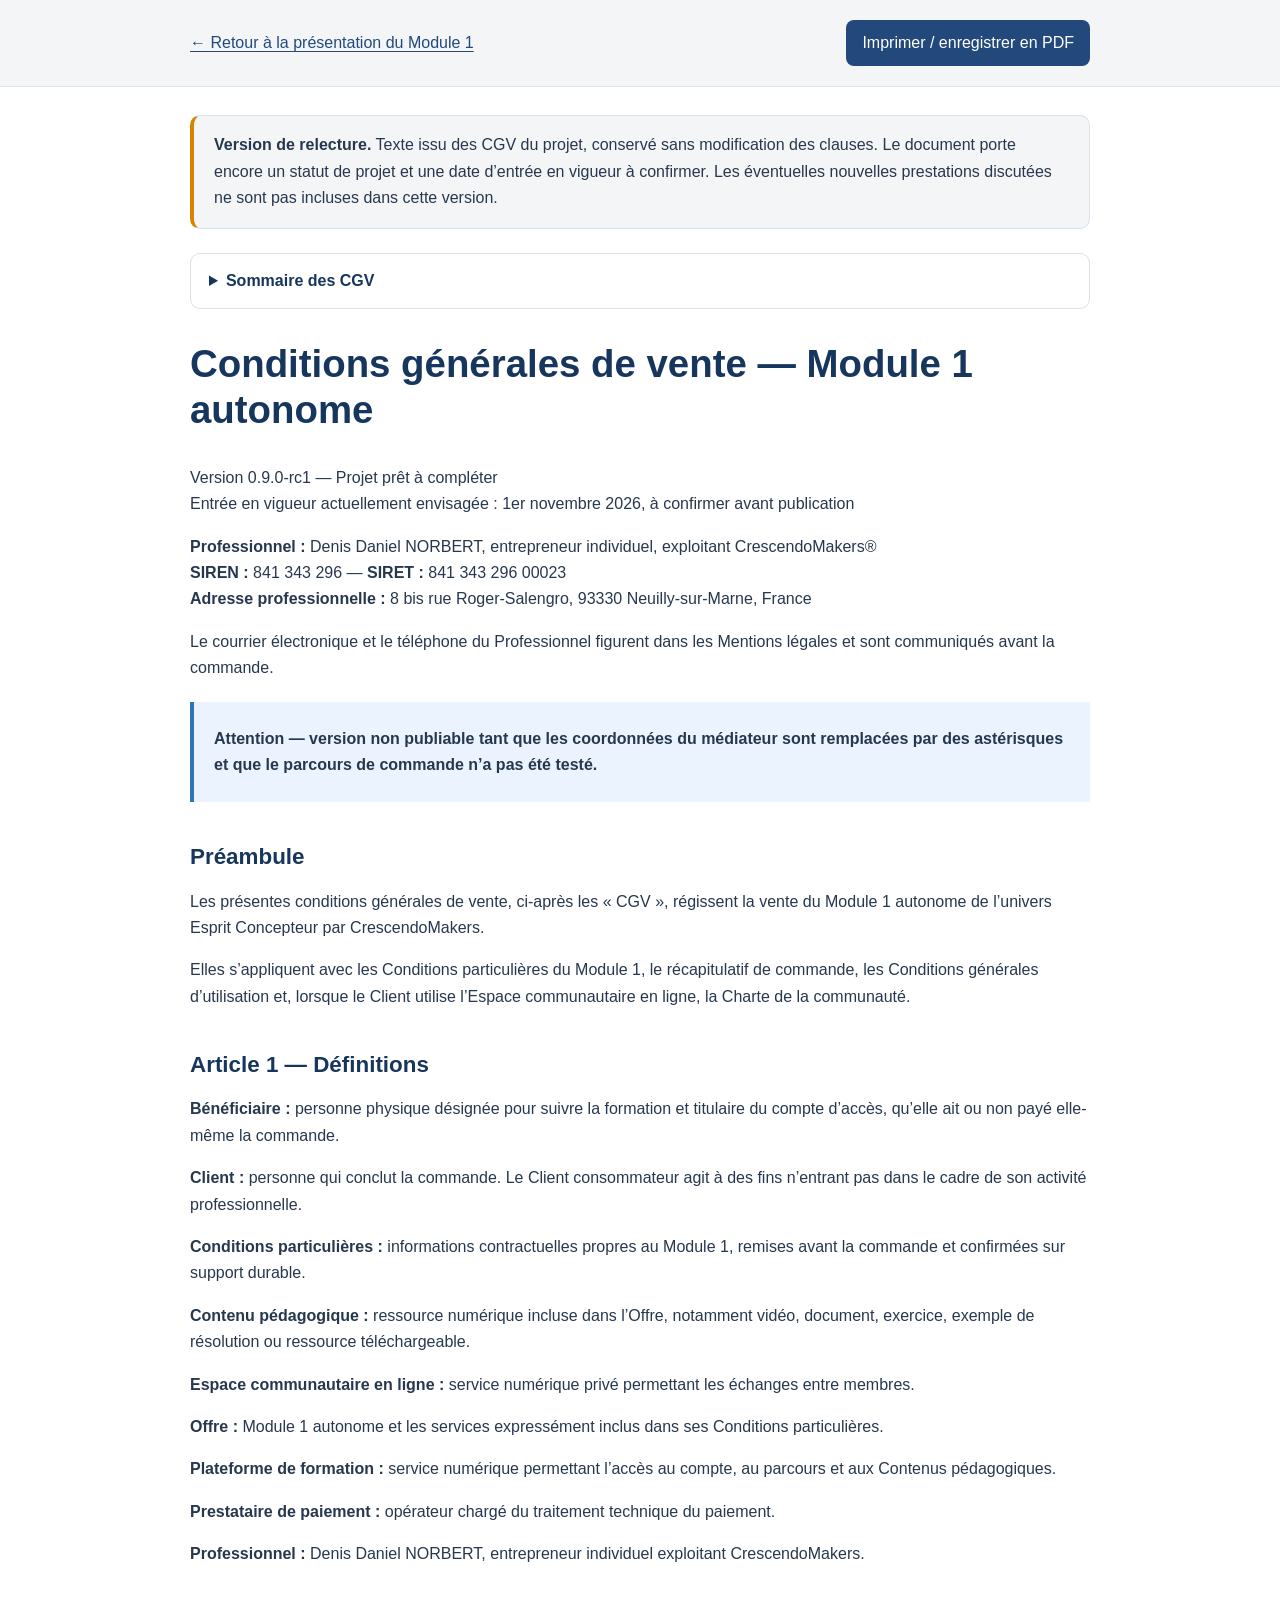
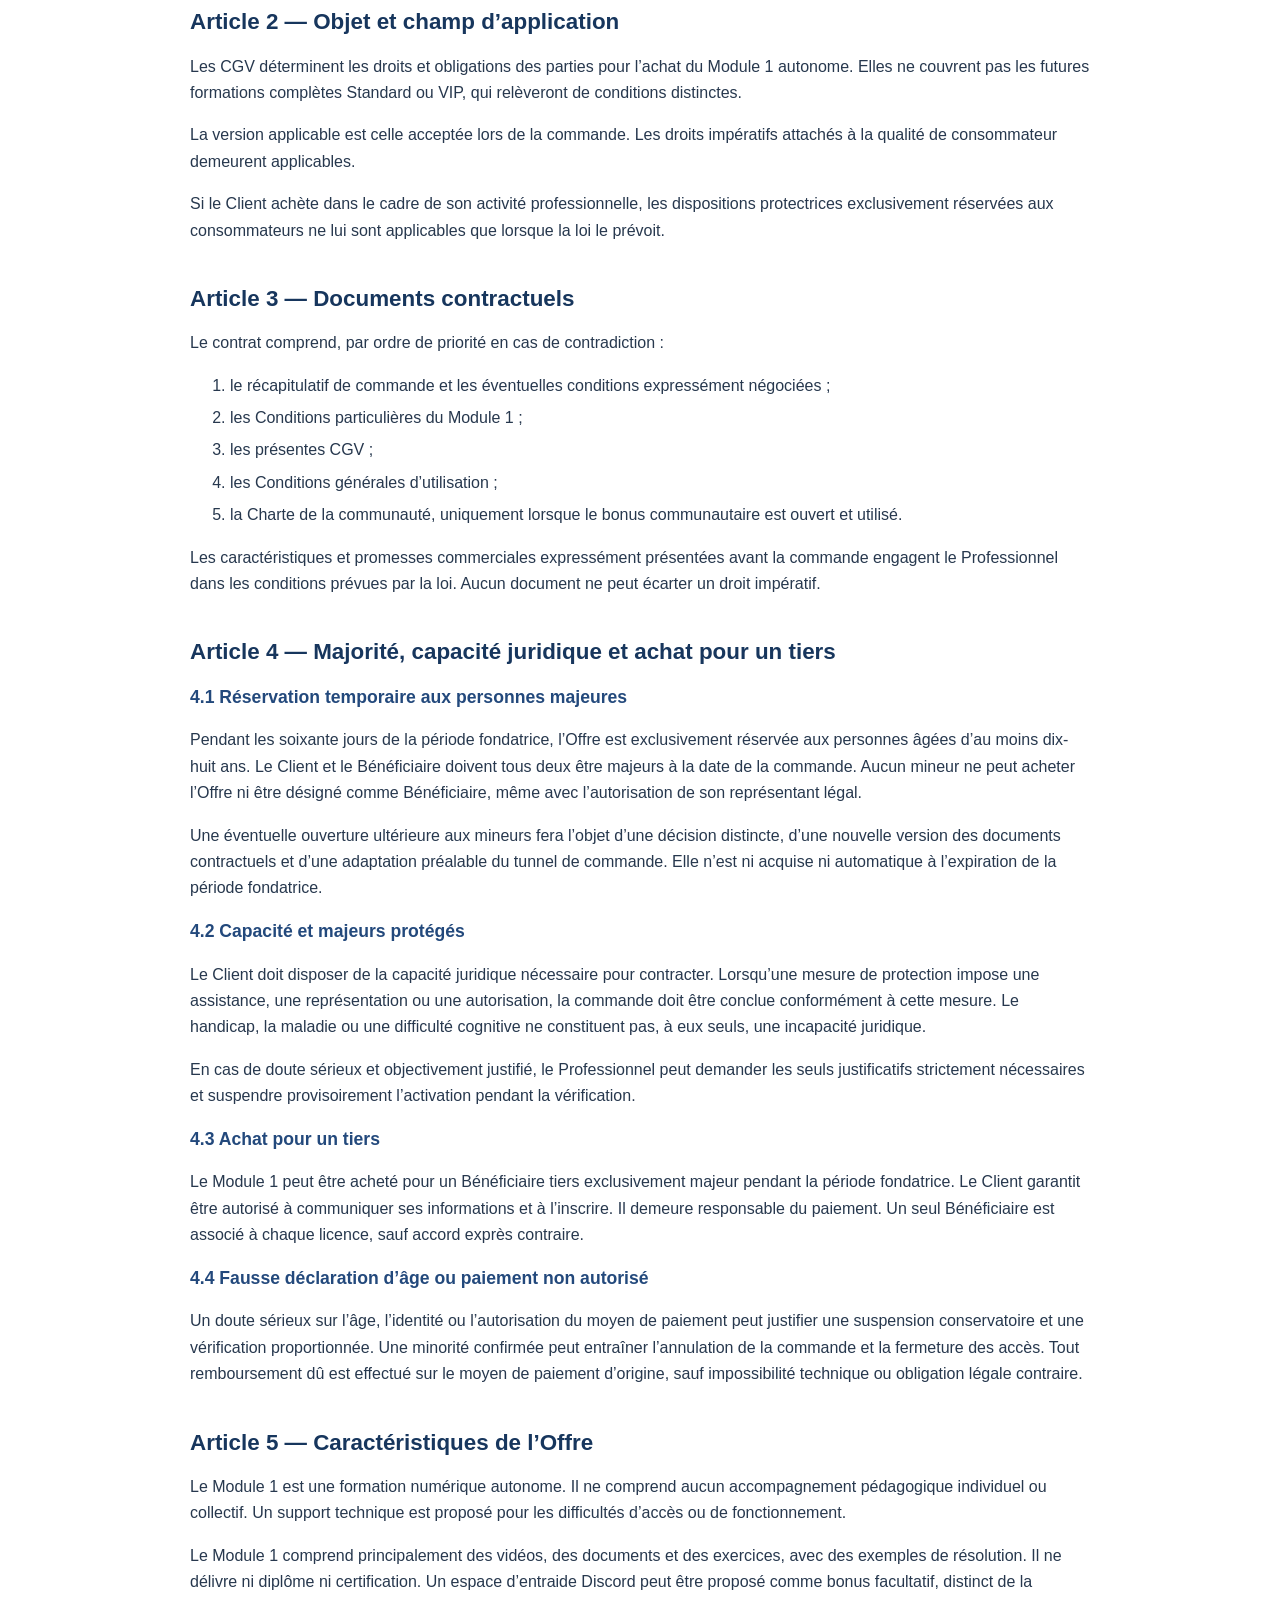
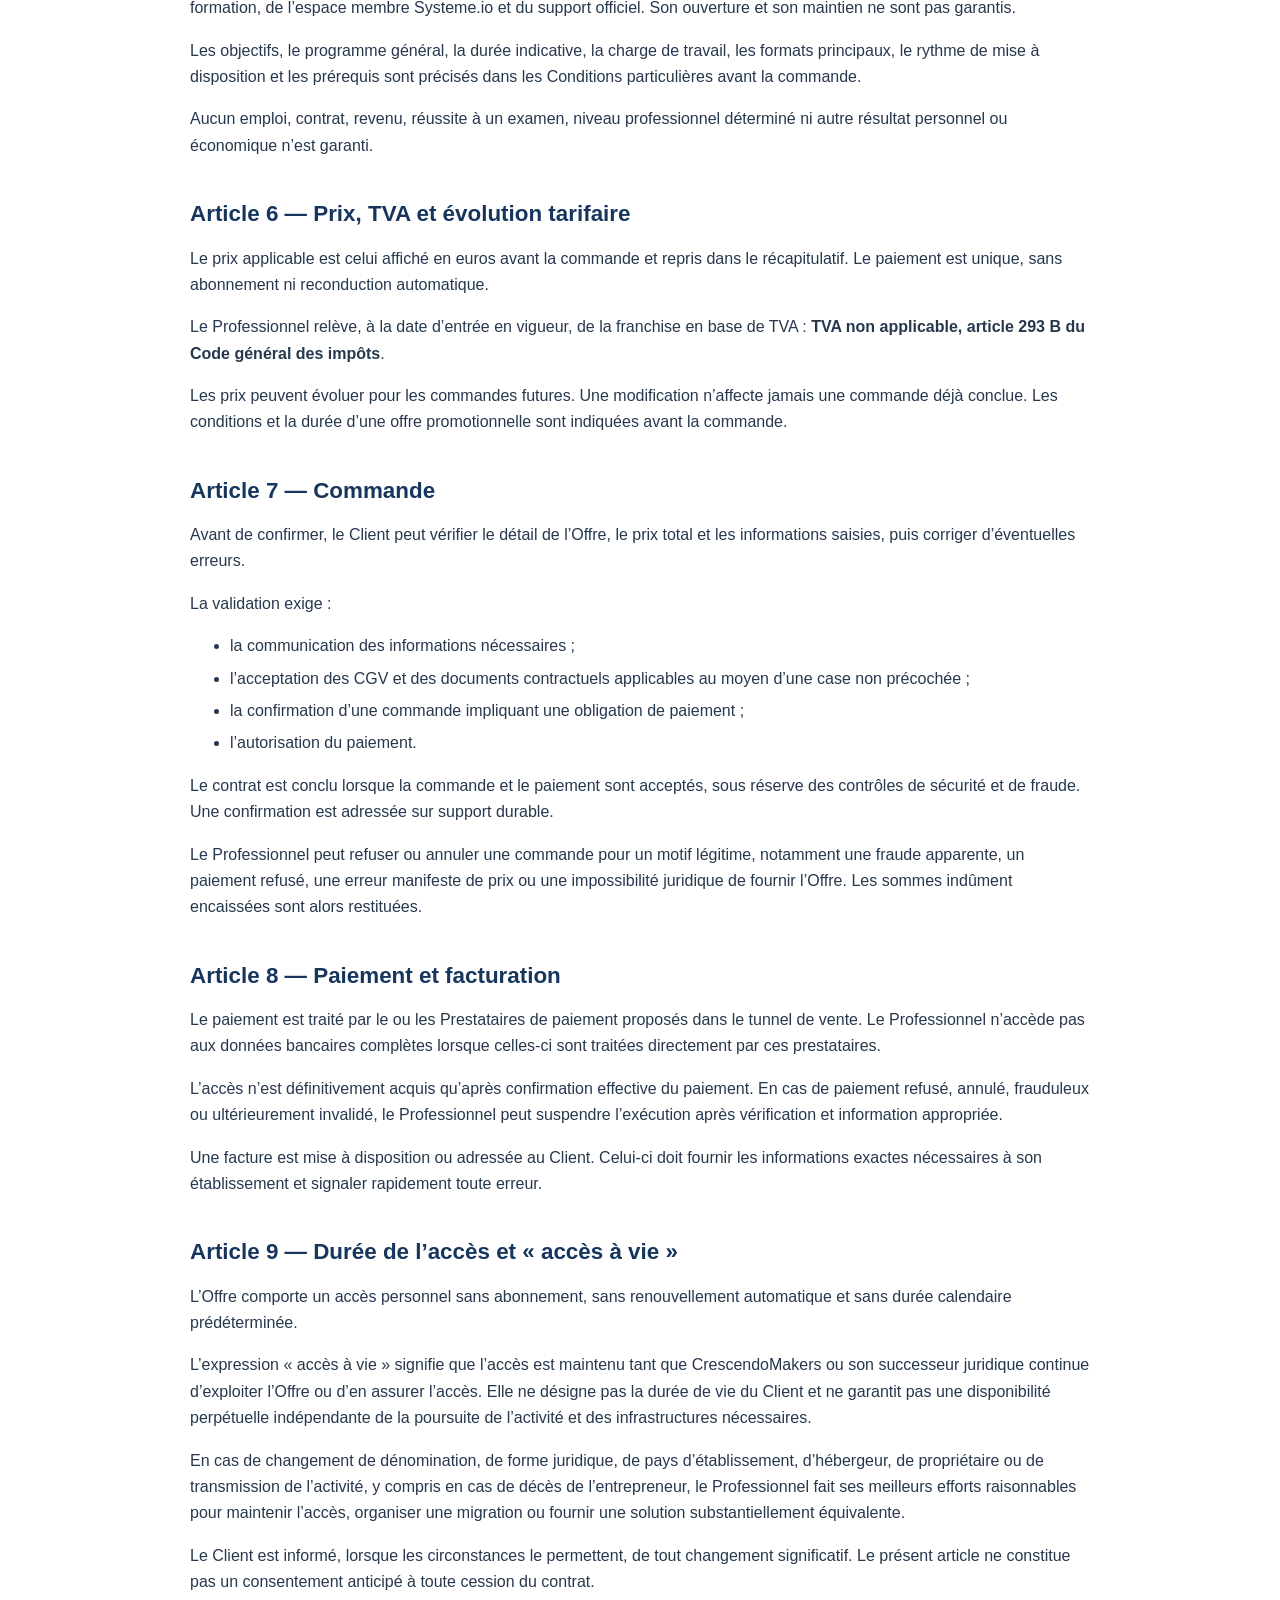
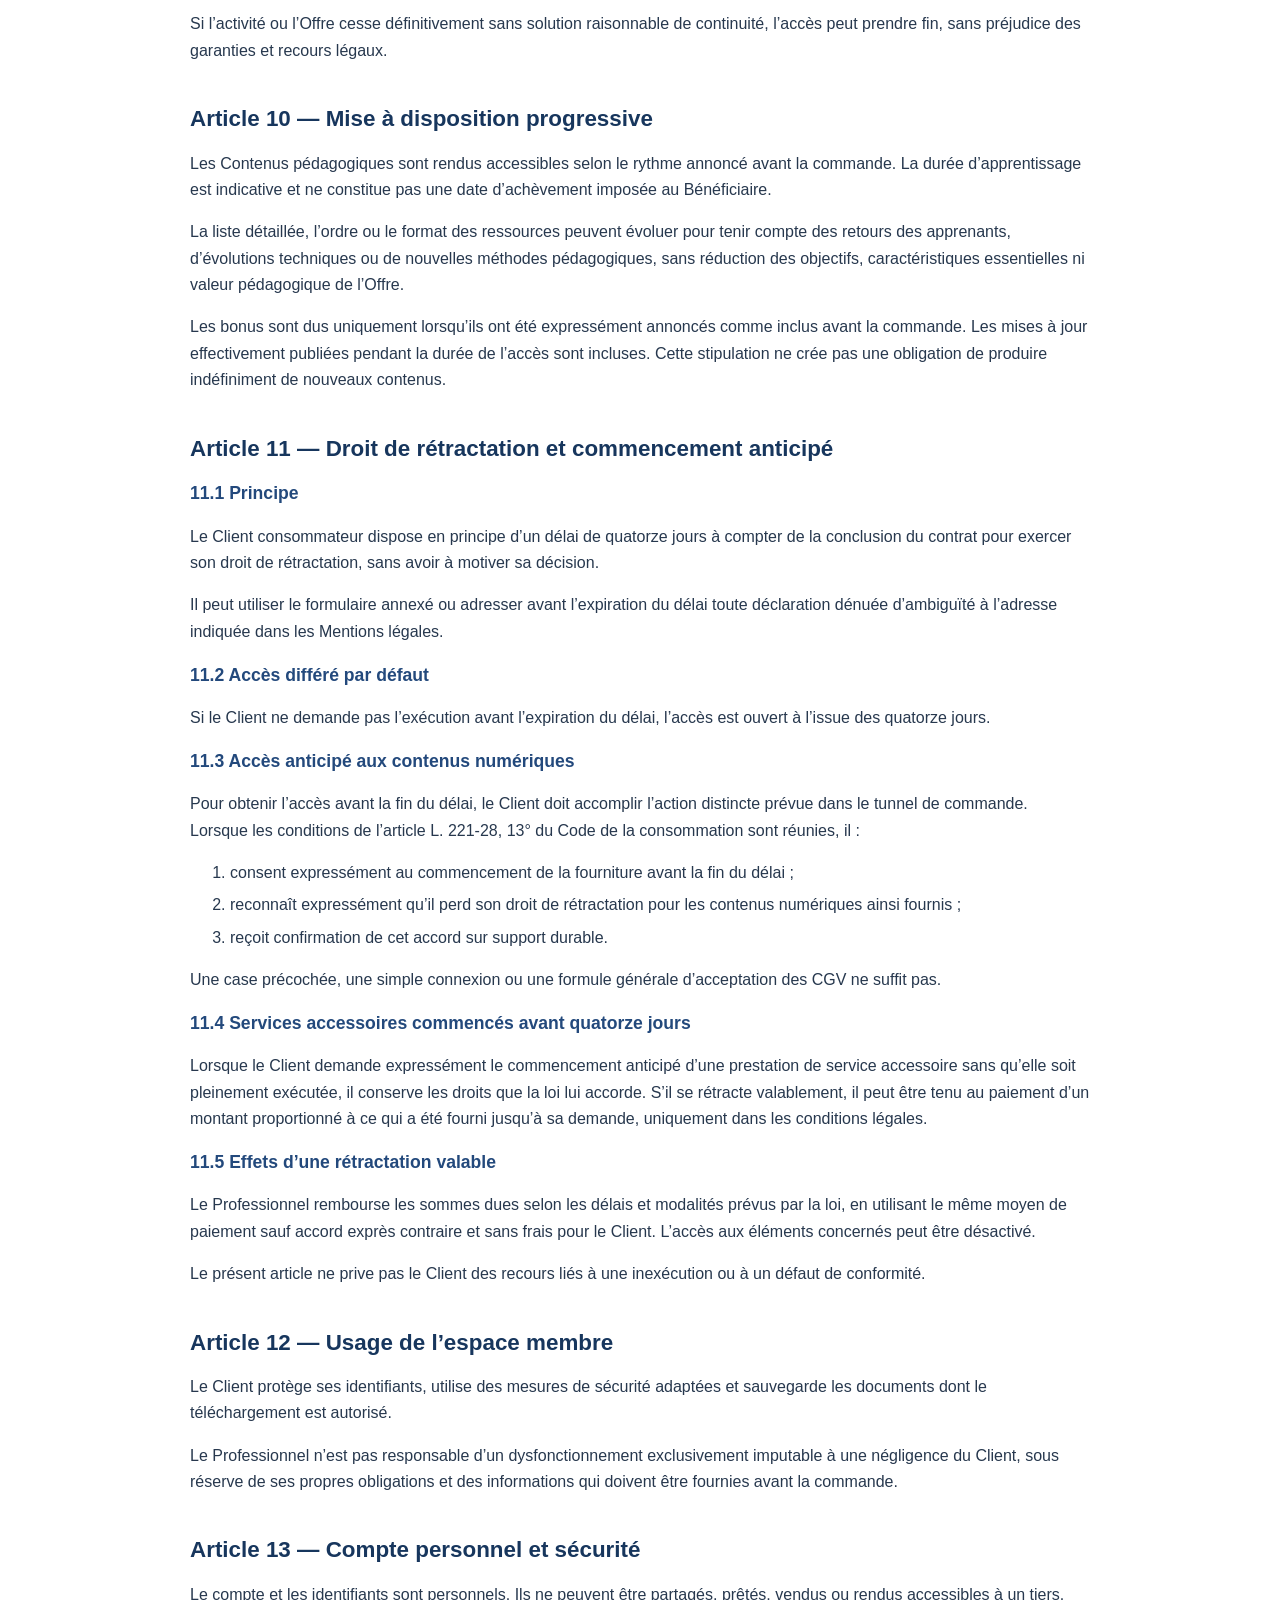
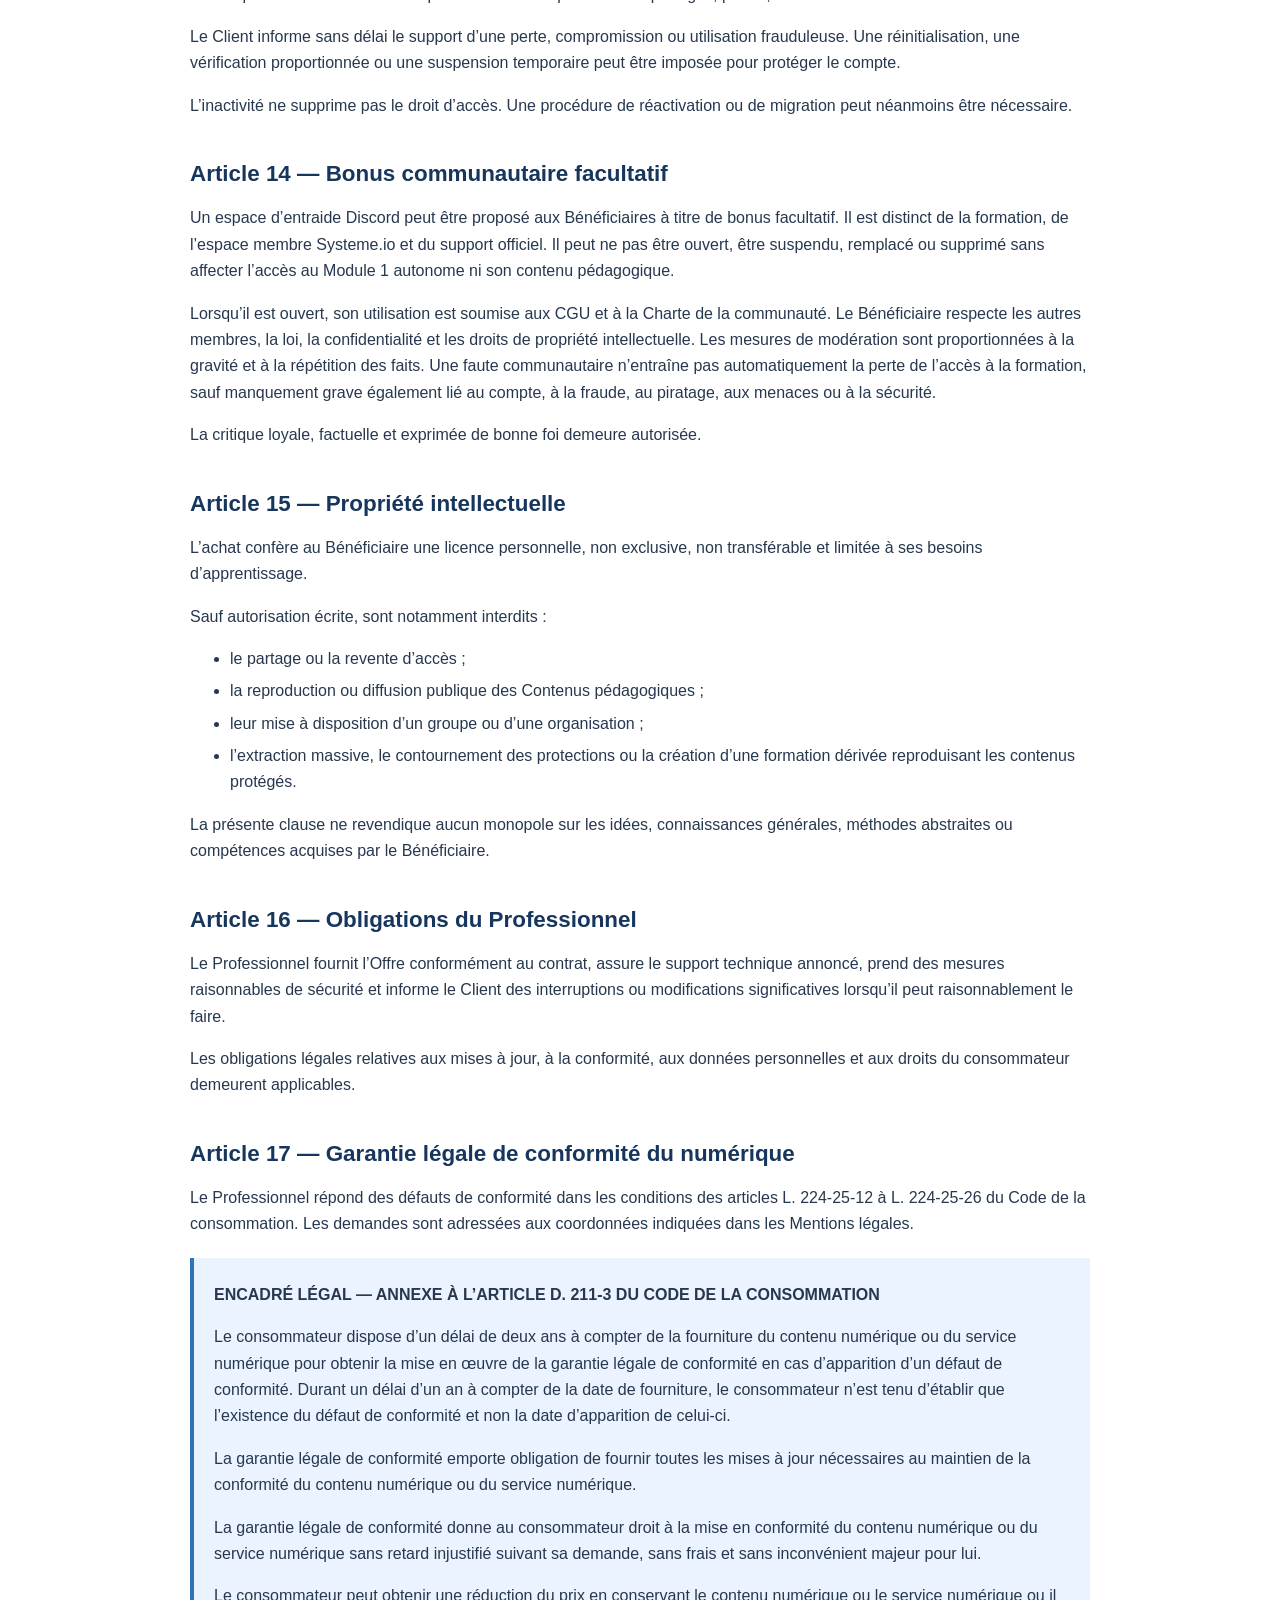
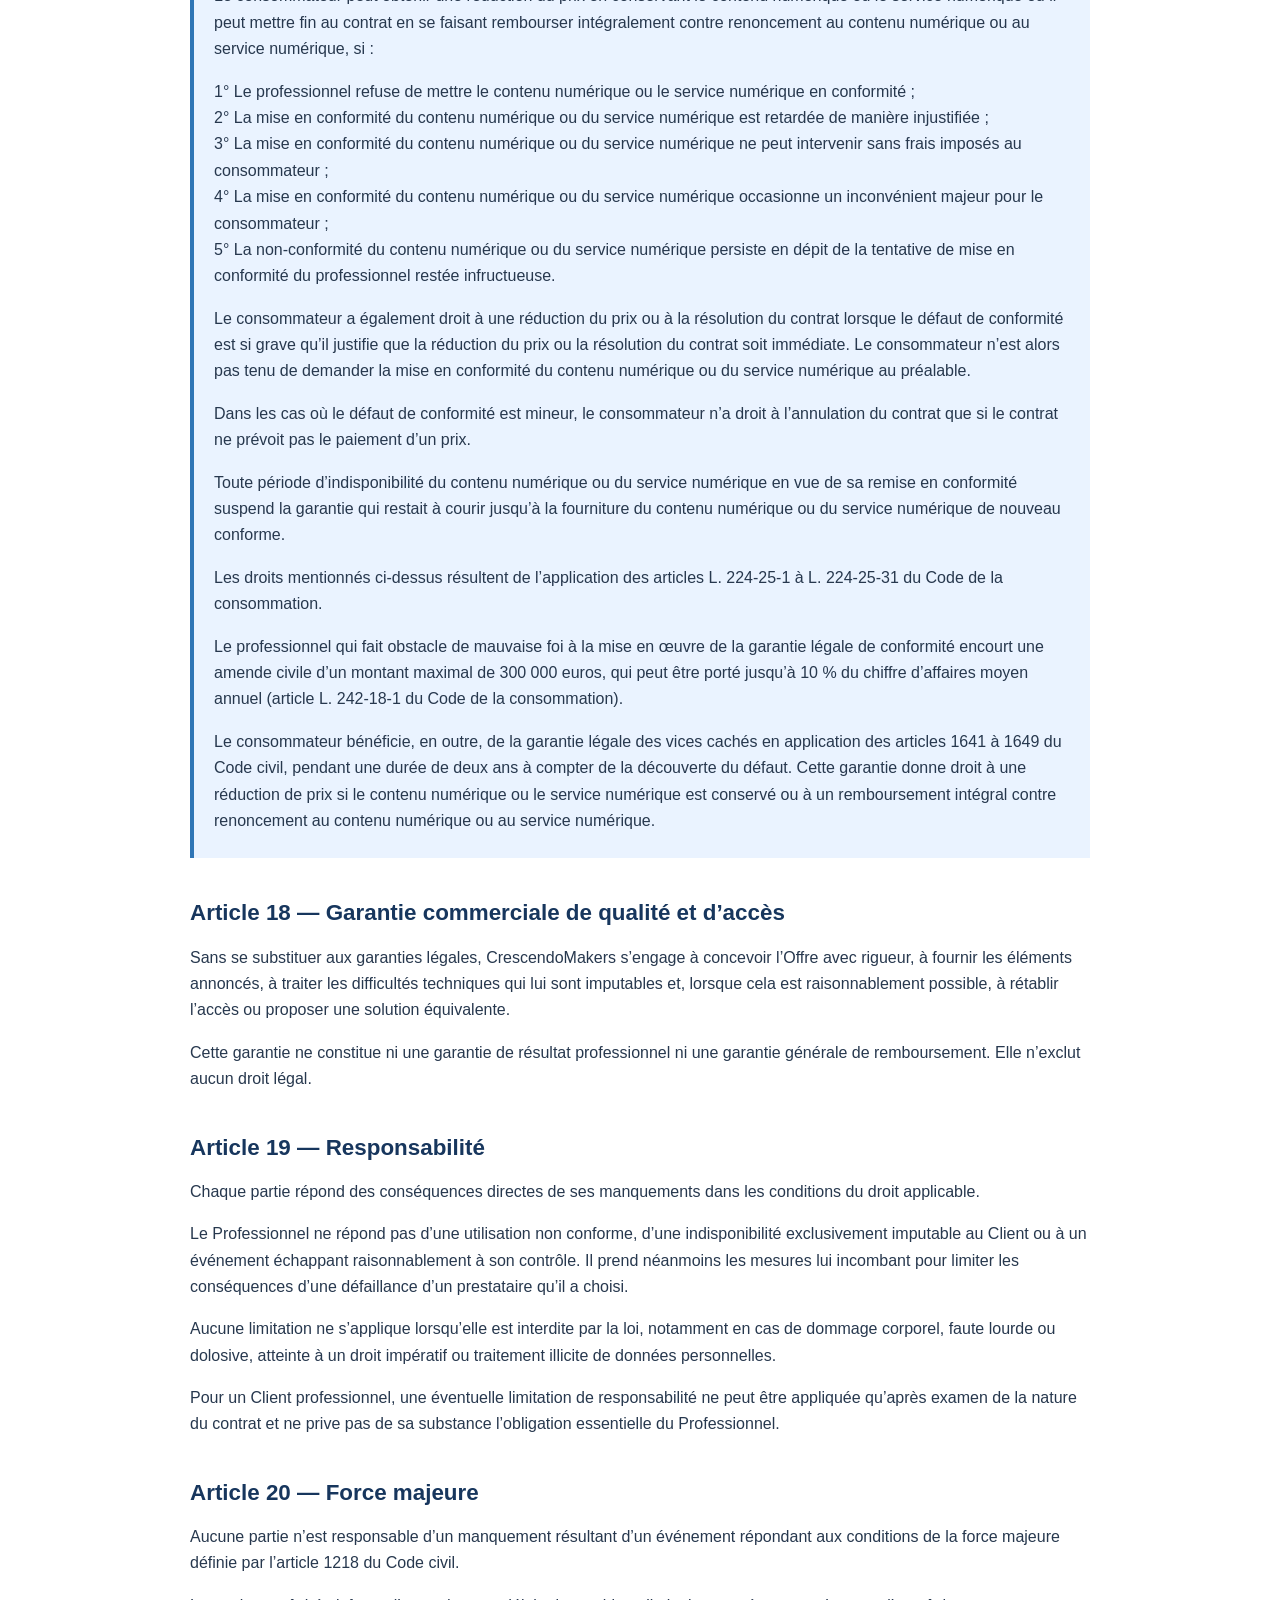
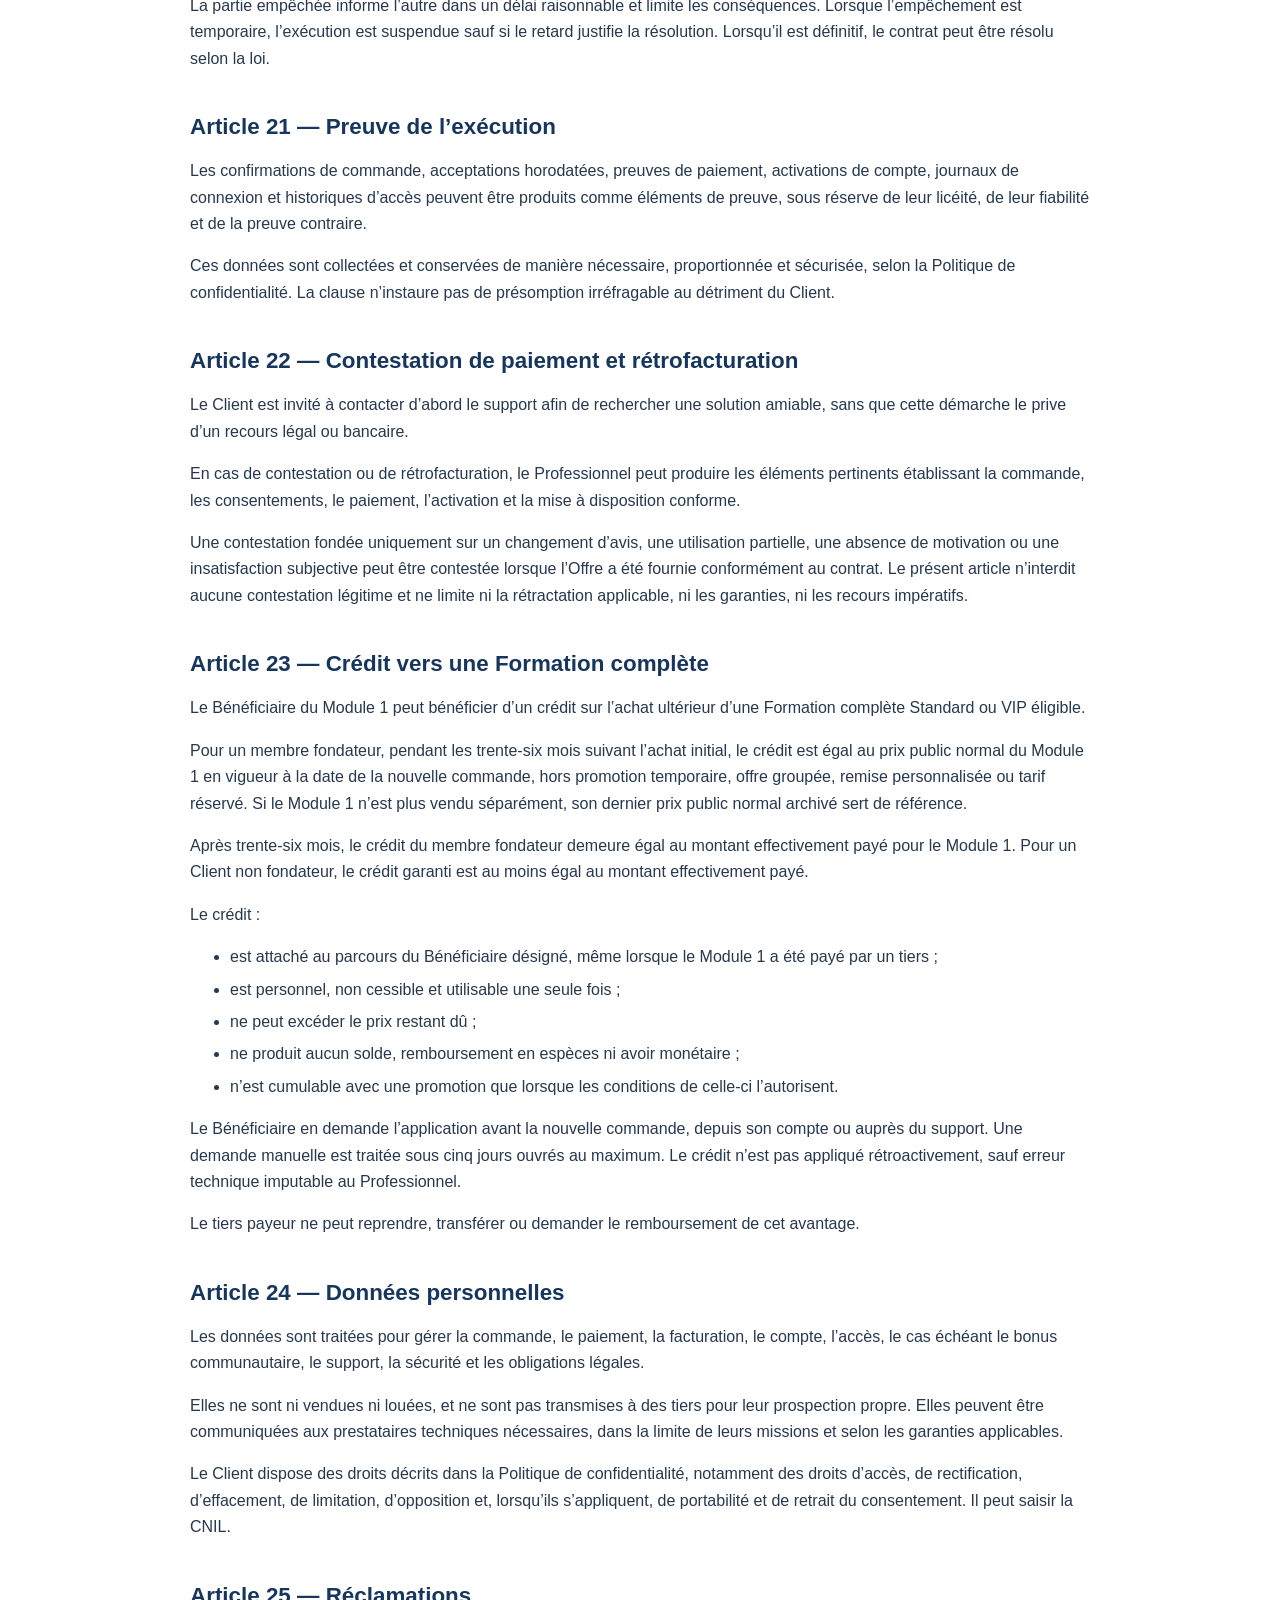
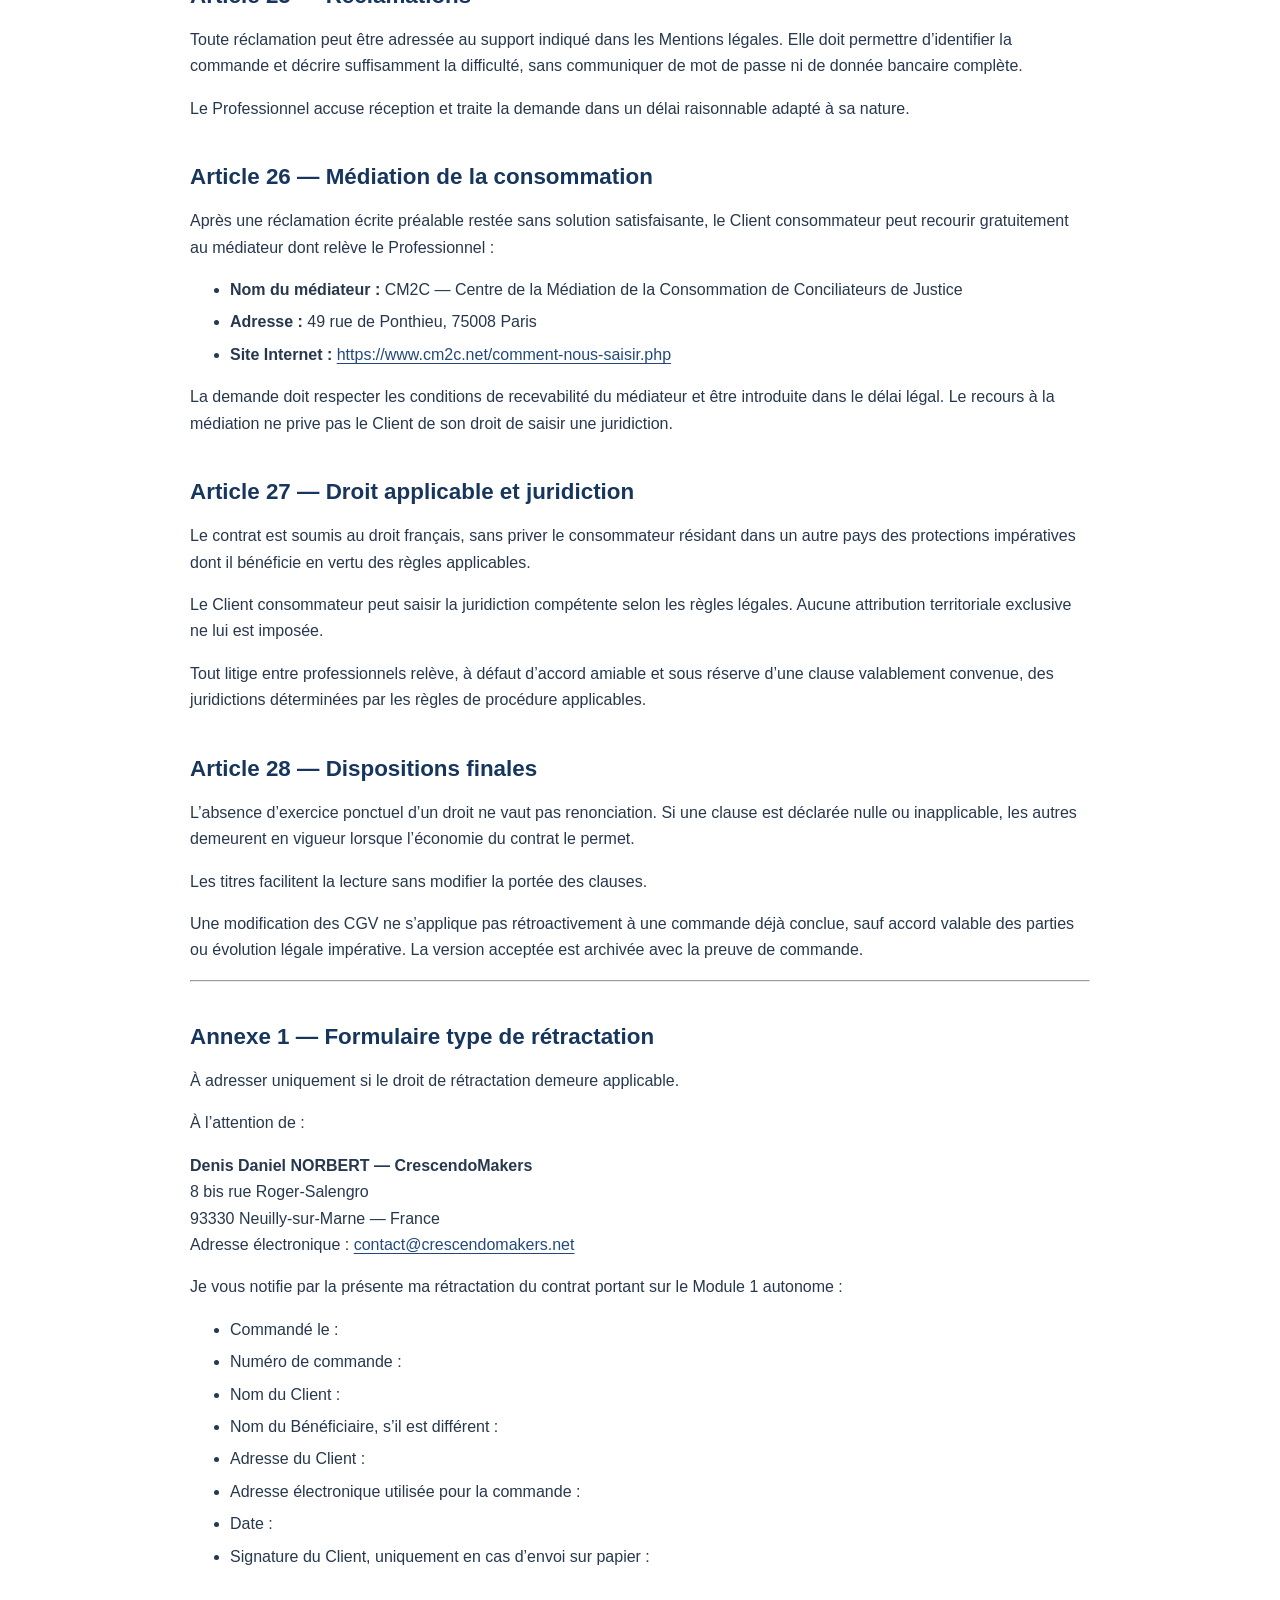
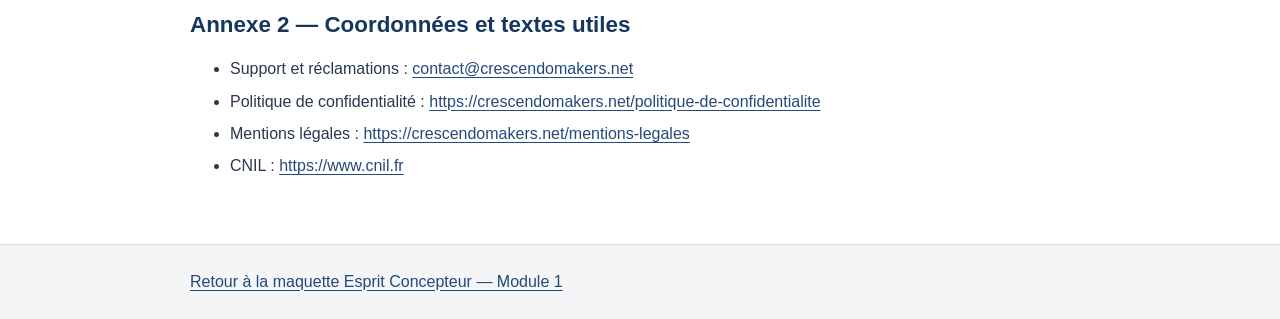
==== cgv-module-1.html @ b5d41f93 "publish: add readable Module 1 CGV page and footer link" ====
<!doctype html>
<html lang="fr"><head><meta charset="utf-8"><meta name="viewport" content="width=device-width, initial-scale=1">
<title>CGV — Module 1 autonome | CrescendoMakers</title>
<meta name="description" content="Conditions générales de vente du Module 1 autonome — version de relecture.">
<style>
*{box-sizing:border-box}body{margin:0;color:#27384e;background:#fff;font:1rem/1.65 Arial,Helvetica,sans-serif}
header{border-bottom:1px solid #d9e1eb;background:#f4f5f7}.wrap{width:min(calc(100% - 2rem),900px);margin:auto}
header .wrap{display:flex;align-items:center;justify-content:space-between;gap:16px;padding:20px 0;flex-wrap:wrap}
a{color:#23497c;text-underline-offset:3px;overflow-wrap:anywhere}a:focus-visible,button:focus-visible,summary:focus-visible{outline:3px solid #d98400;outline-offset:4px}
main{padding:28px 0 48px}h1{font-size:clamp(1.8rem,4vw,2.4rem);line-height:1.2;color:#17365d}
h2{font-size:1.4rem;line-height:1.35;color:#17365d;margin:40px 0 14px;scroll-margin-top:20px}
h3{font-size:1.1rem;line-height:1.4;color:#23497c}p,li{overflow-wrap:anywhere}li{margin:6px 0}
.review{padding:16px 20px;border:1px solid #d9e1eb;border-left:4px solid #d98400;border-radius:10px;background:#f4f5f7;margin:0 0 24px}
blockquote{margin:20px 0;padding:8px 20px;border-left:4px solid #2f75b5;background:#eaf3ff}
button{font:inherit;color:#fff;background:#23497c;border:0;border-radius:8px;padding:10px 16px;cursor:pointer}
details{border:1px solid #d9e1eb;border-radius:10px;padding:14px 18px}summary{font-weight:700;cursor:pointer;color:#17365d}
nav ol{padding-left:24px}footer{padding:24px 0;background:#f4f5f7;border-top:1px solid #d9e1eb}
@media print{@page{size:A4;margin:15mm}header,footer,.review,details{display:none}body{font-size:10pt;color:#000}.wrap{width:100%}main{padding:0}h1{font-size:18pt}h2{font-size:13pt;break-after:avoid}h3{break-after:avoid}a{color:inherit}blockquote{background:none;border-color:#777}}
</style></head><body>
<header><div class="wrap"><a href="./tunnel-preview-v5.html">← Retour à la présentation du Module 1</a><button type="button" onclick="window.print()">Imprimer / enregistrer en PDF</button></div></header>
<main class="wrap"><aside class="review" role="note"><strong>Version de relecture.</strong> Texte issu des CGV du projet, conservé sans modification des clauses. Le document porte encore un statut de projet et une date d’entrée en vigueur à confirmer. Les éventuelles nouvelles prestations discutées ne sont pas incluses dans cette version.</aside>
<details><summary>Sommaire des CGV</summary><nav aria-label="Sommaire des conditions générales de vente"><ol><li><a href="#preambule">Préambule</a></li>
<li><a href="#article-1-definitions">Article 1 — Définitions</a></li>
<li><a href="#article-2-objet-et-champ-d-application">Article 2 — Objet et champ d’application</a></li>
<li><a href="#article-3-documents-contractuels">Article 3 — Documents contractuels</a></li>
<li><a href="#article-4-majorite-capacite-juridique-et-achat-pour-un-tiers">Article 4 — Majorité, capacité juridique et achat pour un tiers</a></li>
<li><a href="#article-5-caracteristiques-de-l-offre">Article 5 — Caractéristiques de l’Offre</a></li>
<li><a href="#article-6-prix-tva-et-evolution-tarifaire">Article 6 — Prix, TVA et évolution tarifaire</a></li>
<li><a href="#article-7-commande">Article 7 — Commande</a></li>
<li><a href="#article-8-paiement-et-facturation">Article 8 — Paiement et facturation</a></li>
<li><a href="#article-9-duree-de-l-acces-et-acces-a-vie">Article 9 — Durée de l’accès et « accès à vie »</a></li>
<li><a href="#article-10-mise-a-disposition-progressive">Article 10 — Mise à disposition progressive</a></li>
<li><a href="#article-11-droit-de-retractation-et-commencement-anticipe">Article 11 — Droit de rétractation et commencement anticipé</a></li>
<li><a href="#article-12-usage-de-l-espace-membre">Article 12 — Usage de l’espace membre</a></li>
<li><a href="#article-13-compte-personnel-et-securite">Article 13 — Compte personnel et sécurité</a></li>
<li><a href="#article-14-bonus-communautaire-facultatif">Article 14 — Bonus communautaire facultatif</a></li>
<li><a href="#article-15-propriete-intellectuelle">Article 15 — Propriété intellectuelle</a></li>
<li><a href="#article-16-obligations-du-professionnel">Article 16 — Obligations du Professionnel</a></li>
<li><a href="#article-17-garantie-legale-de-conformite-du-numerique">Article 17 — Garantie légale de conformité du numérique</a></li>
<li><a href="#article-18-garantie-commerciale-de-qualite-et-d-acces">Article 18 — Garantie commerciale de qualité et d’accès</a></li>
<li><a href="#article-19-responsabilite">Article 19 — Responsabilité</a></li>
<li><a href="#article-20-force-majeure">Article 20 — Force majeure</a></li>
<li><a href="#article-21-preuve-de-l-execution">Article 21 — Preuve de l’exécution</a></li>
<li><a href="#article-22-contestation-de-paiement-et-retrofacturation">Article 22 — Contestation de paiement et rétrofacturation</a></li>
<li><a href="#article-23-credit-vers-une-formation-complete">Article 23 — Crédit vers une Formation complète</a></li>
<li><a href="#article-24-donnees-personnelles">Article 24 — Données personnelles</a></li>
<li><a href="#article-25-reclamations">Article 25 — Réclamations</a></li>
<li><a href="#article-26-mediation-de-la-consommation">Article 26 — Médiation de la consommation</a></li>
<li><a href="#article-27-droit-applicable-et-juridiction">Article 27 — Droit applicable et juridiction</a></li>
<li><a href="#article-28-dispositions-finales">Article 28 — Dispositions finales</a></li>
<li><a href="#annexe-1-formulaire-type-de-retractation">Annexe 1 — Formulaire type de rétractation</a></li>
<li><a href="#annexe-2-coordonnees-et-textes-utiles">Annexe 2 — Coordonnées et textes utiles</a></li></ol></nav></details>
<article id="texte-cgv"><h1>Conditions générales de vente — Module 1 autonome</h1>
<p>Version 0.9.0-rc1 — Projet prêt à compléter<br>Entrée en vigueur actuellement envisagée : 1er novembre 2026, à confirmer avant publication</p>
<p><strong>Professionnel :</strong> Denis Daniel NORBERT, entrepreneur individuel, exploitant
CrescendoMakers®<br><strong>SIREN :</strong> 841 343 296 — <strong>SIRET :</strong> 841 343 296 00023<br><strong>Adresse professionnelle :</strong> 8 bis rue Roger-Salengro, 93330 Neuilly-sur-Marne, France  </p>
<p>Le courrier électronique et le téléphone du Professionnel figurent dans les Mentions
légales et sont communiqués avant la commande.</p>
<blockquote>
<p><strong>Attention — version non publiable tant que les coordonnées du médiateur sont remplacées
par des astérisques et que le parcours de commande n’a pas été testé.</strong></p>
</blockquote>
<h2 id="preambule">Préambule</h2>
<p>Les présentes conditions générales de vente, ci-après les « CGV », régissent la vente du
Module 1 autonome de l’univers Esprit Concepteur par CrescendoMakers.</p>
<p>Elles s’appliquent avec les Conditions particulières du Module 1, le récapitulatif de
commande, les Conditions générales d’utilisation et, lorsque le Client utilise l’Espace
communautaire en ligne, la Charte de la communauté.</p>
<h2 id="article-1-definitions">Article 1 — Définitions</h2>
<p><strong>Bénéficiaire :</strong> personne physique désignée pour suivre la formation et titulaire du
compte d’accès, qu’elle ait ou non payé elle-même la commande.</p>
<p><strong>Client :</strong> personne qui conclut la commande. Le Client consommateur agit à des fins
n’entrant pas dans le cadre de son activité professionnelle.</p>
<p><strong>Conditions particulières :</strong> informations contractuelles propres au Module 1, remises
avant la commande et confirmées sur support durable.</p>
<p><strong>Contenu pédagogique :</strong> ressource numérique incluse dans l’Offre, notamment vidéo,
document, exercice, exemple de résolution ou ressource téléchargeable.</p>
<p><strong>Espace communautaire en ligne :</strong> service numérique privé permettant les échanges entre
membres.</p>
<p><strong>Offre :</strong> Module 1 autonome et les services expressément inclus dans ses Conditions
particulières.</p>
<p><strong>Plateforme de formation :</strong> service numérique permettant l’accès au compte, au parcours
et aux Contenus pédagogiques.</p>
<p><strong>Prestataire de paiement :</strong> opérateur chargé du traitement technique du paiement.</p>
<p><strong>Professionnel :</strong> Denis Daniel NORBERT, entrepreneur individuel exploitant
CrescendoMakers.</p>
<h2 id="article-2-objet-et-champ-d-application">Article 2 — Objet et champ d’application</h2>
<p>Les CGV déterminent les droits et obligations des parties pour l’achat du Module 1
autonome. Elles ne couvrent pas les futures formations complètes Standard ou VIP, qui
relèveront de conditions distinctes.</p>
<p>La version applicable est celle acceptée lors de la commande. Les droits impératifs
attachés à la qualité de consommateur demeurent applicables.</p>
<p>Si le Client achète dans le cadre de son activité professionnelle, les dispositions
protectrices exclusivement réservées aux consommateurs ne lui sont applicables que lorsque
la loi le prévoit.</p>
<h2 id="article-3-documents-contractuels">Article 3 — Documents contractuels</h2>
<p>Le contrat comprend, par ordre de priorité en cas de contradiction :</p>
<ol>
<li>le récapitulatif de commande et les éventuelles conditions expressément négociées ;</li>
<li>les Conditions particulières du Module 1 ;</li>
<li>les présentes CGV ;</li>
<li>les Conditions générales d’utilisation ;</li>
<li>la Charte de la communauté, uniquement lorsque le bonus communautaire est ouvert et utilisé.</li>
</ol>
<p>Les caractéristiques et promesses commerciales expressément présentées avant la commande
engagent le Professionnel dans les conditions prévues par la loi. Aucun document ne peut
écarter un droit impératif.</p>
<h2 id="article-4-majorite-capacite-juridique-et-achat-pour-un-tiers">Article 4 — Majorité, capacité juridique et achat pour un tiers</h2>
<h3>4.1 Réservation temporaire aux personnes majeures</h3>
<p>Pendant les soixante jours de la période fondatrice, l’Offre est exclusivement réservée aux
personnes âgées d’au moins dix-huit ans. Le Client et le Bénéficiaire doivent tous deux être
majeurs à la date de la commande. Aucun mineur ne peut acheter l’Offre ni être désigné comme
Bénéficiaire, même avec l’autorisation de son représentant légal.</p>
<p>Une éventuelle ouverture ultérieure aux mineurs fera l’objet d’une décision distincte, d’une
nouvelle version des documents contractuels et d’une adaptation préalable du tunnel de
commande. Elle n’est ni acquise ni automatique à l’expiration de la période fondatrice.</p>
<h3>4.2 Capacité et majeurs protégés</h3>
<p>Le Client doit disposer de la capacité juridique nécessaire pour contracter. Lorsqu’une
mesure de protection impose une assistance, une représentation ou une autorisation, la
commande doit être conclue conformément à cette mesure. Le handicap, la maladie ou une
difficulté cognitive ne constituent pas, à eux seuls, une incapacité juridique.</p>
<p>En cas de doute sérieux et objectivement justifié, le Professionnel peut demander les seuls
justificatifs strictement nécessaires et suspendre provisoirement l’activation pendant la
vérification.</p>
<h3>4.3 Achat pour un tiers</h3>
<p>Le Module 1 peut être acheté pour un Bénéficiaire tiers exclusivement majeur pendant la
période fondatrice. Le Client garantit être autorisé à communiquer ses informations et à
l’inscrire. Il demeure responsable du paiement. Un seul Bénéficiaire est associé à chaque
licence, sauf accord exprès contraire.</p>
<h3>4.4 Fausse déclaration d’âge ou paiement non autorisé</h3>
<p>Un doute sérieux sur l’âge, l’identité ou l’autorisation du moyen de paiement peut justifier
une suspension conservatoire et une vérification proportionnée. Une minorité confirmée peut
entraîner l’annulation de la commande et la fermeture des accès. Tout remboursement dû est
effectué sur le moyen de paiement d’origine, sauf impossibilité technique ou obligation
légale contraire.</p>
<h2 id="article-5-caracteristiques-de-l-offre">Article 5 — Caractéristiques de l’Offre</h2>
<p>Le Module 1 est une formation numérique autonome. Il ne comprend aucun accompagnement
pédagogique individuel ou collectif. Un support technique est proposé pour les difficultés
d’accès ou de fonctionnement.</p>
<p>Le Module 1 comprend principalement des vidéos, des documents et des exercices, avec des
exemples de résolution. Il ne délivre ni diplôme ni certification. Un espace d’entraide
Discord peut être proposé comme bonus facultatif, distinct de la formation, de l’espace
membre Systeme.io et du support officiel. Son ouverture et son maintien ne sont pas garantis.</p>
<p>Les objectifs, le programme général, la durée indicative, la charge de travail, les formats
principaux, le rythme de mise à disposition et les prérequis sont précisés dans les
Conditions particulières avant la commande.</p>
<p>Aucun emploi, contrat, revenu, réussite à un examen, niveau professionnel déterminé ni autre
résultat personnel ou économique n’est garanti.</p>
<h2 id="article-6-prix-tva-et-evolution-tarifaire">Article 6 — Prix, TVA et évolution tarifaire</h2>
<p>Le prix applicable est celui affiché en euros avant la commande et repris dans le
récapitulatif. Le paiement est unique, sans abonnement ni reconduction automatique.</p>
<p>Le Professionnel relève, à la date d’entrée en vigueur, de la franchise en base de TVA :
<strong>TVA non applicable, article 293 B du Code général des impôts</strong>.</p>
<p>Les prix peuvent évoluer pour les commandes futures. Une modification n’affecte jamais une
commande déjà conclue. Les conditions et la durée d’une offre promotionnelle sont indiquées
avant la commande.</p>
<h2 id="article-7-commande">Article 7 — Commande</h2>
<p>Avant de confirmer, le Client peut vérifier le détail de l’Offre, le prix total et les
informations saisies, puis corriger d’éventuelles erreurs.</p>
<p>La validation exige :</p>
<ul>
<li>la communication des informations nécessaires ;</li>
<li>l’acceptation des CGV et des documents contractuels applicables au moyen d’une case non
précochée ;</li>
<li>la confirmation d’une commande impliquant une obligation de paiement ;</li>
<li>l’autorisation du paiement.</li>
</ul>
<p>Le contrat est conclu lorsque la commande et le paiement sont acceptés, sous réserve des
contrôles de sécurité et de fraude. Une confirmation est adressée sur support durable.</p>
<p>Le Professionnel peut refuser ou annuler une commande pour un motif légitime, notamment une
fraude apparente, un paiement refusé, une erreur manifeste de prix ou une impossibilité
juridique de fournir l’Offre. Les sommes indûment encaissées sont alors restituées.</p>
<h2 id="article-8-paiement-et-facturation">Article 8 — Paiement et facturation</h2>
<p>Le paiement est traité par le ou les Prestataires de paiement proposés dans le tunnel de
vente. Le Professionnel n’accède pas aux données bancaires complètes lorsque celles-ci sont
traitées directement par ces prestataires.</p>
<p>L’accès n’est définitivement acquis qu’après confirmation effective du paiement. En cas de
paiement refusé, annulé, frauduleux ou ultérieurement invalidé, le Professionnel peut
suspendre l’exécution après vérification et information appropriée.</p>
<p>Une facture est mise à disposition ou adressée au Client. Celui-ci doit fournir les
informations exactes nécessaires à son établissement et signaler rapidement toute erreur.</p>
<h2 id="article-9-duree-de-l-acces-et-acces-a-vie">Article 9 — Durée de l’accès et « accès à vie »</h2>
<p>L’Offre comporte un accès personnel sans abonnement, sans renouvellement automatique et
sans durée calendaire prédéterminée.</p>
<p>L’expression « accès à vie » signifie que l’accès est maintenu tant que CrescendoMakers ou
son successeur juridique continue d’exploiter l’Offre ou d’en assurer l’accès. Elle ne
désigne pas la durée de vie du Client et ne garantit pas une disponibilité perpétuelle
indépendante de la poursuite de l’activité et des infrastructures nécessaires.</p>
<p>En cas de changement de dénomination, de forme juridique, de pays d’établissement,
d’hébergeur, de propriétaire ou de transmission de l’activité, y compris en cas de décès de
l’entrepreneur, le Professionnel fait ses meilleurs efforts raisonnables pour maintenir
l’accès, organiser une migration ou fournir une solution substantiellement équivalente.</p>
<p>Le Client est informé, lorsque les circonstances le permettent, de tout changement
significatif. Le présent article ne constitue pas un consentement anticipé à toute cession
du contrat.</p>
<p>Si l’activité ou l’Offre cesse définitivement sans solution raisonnable de continuité,
l’accès peut prendre fin, sans préjudice des garanties et recours légaux.</p>
<h2 id="article-10-mise-a-disposition-progressive">Article 10 — Mise à disposition progressive</h2>
<p>Les Contenus pédagogiques sont rendus accessibles selon le rythme annoncé avant la
commande. La durée d’apprentissage est indicative et ne constitue pas une date
d’achèvement imposée au Bénéficiaire.</p>
<p>La liste détaillée, l’ordre ou le format des ressources peuvent évoluer pour tenir compte
des retours des apprenants, d’évolutions techniques ou de nouvelles méthodes pédagogiques,
sans réduction des objectifs, caractéristiques essentielles ni valeur pédagogique de
l’Offre.</p>
<p>Les bonus sont dus uniquement lorsqu’ils ont été expressément annoncés comme inclus avant
la commande. Les mises à jour effectivement publiées pendant la durée de l’accès sont
incluses. Cette stipulation ne crée pas une obligation de produire indéfiniment de nouveaux
contenus.</p>
<h2 id="article-11-droit-de-retractation-et-commencement-anticipe">Article 11 — Droit de rétractation et commencement anticipé</h2>
<h3>11.1 Principe</h3>
<p>Le Client consommateur dispose en principe d’un délai de quatorze jours à compter de la
conclusion du contrat pour exercer son droit de rétractation, sans avoir à motiver sa
décision.</p>
<p>Il peut utiliser le formulaire annexé ou adresser avant l’expiration du délai toute
déclaration dénuée d’ambiguïté à l’adresse indiquée dans les Mentions légales.</p>
<h3>11.2 Accès différé par défaut</h3>
<p>Si le Client ne demande pas l’exécution avant l’expiration du délai, l’accès est ouvert à
l’issue des quatorze jours.</p>
<h3>11.3 Accès anticipé aux contenus numériques</h3>
<p>Pour obtenir l’accès avant la fin du délai, le Client doit accomplir l’action distincte
prévue dans le tunnel de commande. Lorsque les conditions de l’article L. 221-28, 13° du
Code de la consommation sont réunies, il :</p>
<ol>
<li>consent expressément au commencement de la fourniture avant la fin du délai ;</li>
<li>reconnaît expressément qu’il perd son droit de rétractation pour les contenus numériques
ainsi fournis ;</li>
<li>reçoit confirmation de cet accord sur support durable.</li>
</ol>
<p>Une case précochée, une simple connexion ou une formule générale d’acceptation des CGV ne
suffit pas.</p>
<h3>11.4 Services accessoires commencés avant quatorze jours</h3>
<p>Lorsque le Client demande expressément le commencement anticipé d’une prestation de service
accessoire sans qu’elle soit pleinement exécutée, il conserve les droits que la loi lui
accorde. S’il se rétracte valablement, il peut être tenu au paiement d’un montant
proportionné à ce qui a été fourni jusqu’à sa demande, uniquement dans les conditions
légales.</p>
<h3>11.5 Effets d’une rétractation valable</h3>
<p>Le Professionnel rembourse les sommes dues selon les délais et modalités prévus par la loi,
en utilisant le même moyen de paiement sauf accord exprès contraire et sans frais pour le
Client. L’accès aux éléments concernés peut être désactivé.</p>
<p>Le présent article ne prive pas le Client des recours liés à une inexécution ou à un défaut
de conformité.</p>
<h2 id="article-12-usage-de-l-espace-membre">Article 12 — Usage de l’espace membre</h2>
<p>Le Client protège ses identifiants, utilise des mesures de sécurité adaptées et sauvegarde
les documents dont le téléchargement est autorisé.</p>
<p>Le Professionnel n’est pas responsable d’un dysfonctionnement exclusivement imputable à une
négligence du Client, sous réserve de ses propres obligations et des informations qui doivent
être fournies avant la commande.</p>
<h2 id="article-13-compte-personnel-et-securite">Article 13 — Compte personnel et sécurité</h2>
<p>Le compte et les identifiants sont personnels. Ils ne peuvent être partagés, prêtés, vendus
ou rendus accessibles à un tiers.</p>
<p>Le Client informe sans délai le support d’une perte, compromission ou utilisation
frauduleuse. Une réinitialisation, une vérification proportionnée ou une suspension
temporaire peut être imposée pour protéger le compte.</p>
<p>L’inactivité ne supprime pas le droit d’accès. Une procédure de réactivation ou de migration
peut néanmoins être nécessaire.</p>
<h2 id="article-14-bonus-communautaire-facultatif">Article 14 — Bonus communautaire facultatif</h2>
<p>Un espace d’entraide Discord peut être proposé aux Bénéficiaires à titre de bonus facultatif.
Il est distinct de la formation, de l’espace membre Systeme.io et du support officiel. Il
peut ne pas être ouvert, être suspendu, remplacé ou supprimé sans affecter l’accès au Module
1 autonome ni son contenu pédagogique.</p>
<p>Lorsqu’il est ouvert, son utilisation est soumise aux CGU et à la Charte de la communauté.
Le Bénéficiaire respecte les autres membres, la loi, la confidentialité et les droits de
propriété intellectuelle. Les mesures de modération sont proportionnées à la gravité et à
la répétition des faits. Une faute communautaire n’entraîne pas automatiquement la perte de
l’accès à la formation, sauf manquement grave également lié au compte, à la fraude, au
piratage, aux menaces ou à la sécurité.</p>
<p>La critique loyale, factuelle et exprimée de bonne foi demeure autorisée.</p>
<h2 id="article-15-propriete-intellectuelle">Article 15 — Propriété intellectuelle</h2>
<p>L’achat confère au Bénéficiaire une licence personnelle, non exclusive, non transférable et
limitée à ses besoins d’apprentissage.</p>
<p>Sauf autorisation écrite, sont notamment interdits :</p>
<ul>
<li>le partage ou la revente d’accès ;</li>
<li>la reproduction ou diffusion publique des Contenus pédagogiques ;</li>
<li>leur mise à disposition d’un groupe ou d’une organisation ;</li>
<li>l’extraction massive, le contournement des protections ou la création d’une formation
dérivée reproduisant les contenus protégés.</li>
</ul>
<p>La présente clause ne revendique aucun monopole sur les idées, connaissances générales,
méthodes abstraites ou compétences acquises par le Bénéficiaire.</p>
<h2 id="article-16-obligations-du-professionnel">Article 16 — Obligations du Professionnel</h2>
<p>Le Professionnel fournit l’Offre conformément au contrat, assure le support technique
annoncé, prend des mesures raisonnables de sécurité et informe le Client des interruptions
ou modifications significatives lorsqu’il peut raisonnablement le faire.</p>
<p>Les obligations légales relatives aux mises à jour, à la conformité, aux données
personnelles et aux droits du consommateur demeurent applicables.</p>
<h2 id="article-17-garantie-legale-de-conformite-du-numerique">Article 17 — Garantie légale de conformité du numérique</h2>
<p>Le Professionnel répond des défauts de conformité dans les conditions des articles
L. 224-25-12 à L. 224-25-26 du Code de la consommation. Les demandes sont adressées aux
coordonnées indiquées dans les Mentions légales.</p>
<blockquote>
<p><strong>ENCADRÉ LÉGAL — ANNEXE À L’ARTICLE D. 211-3 DU CODE DE LA CONSOMMATION</strong></p>
<p>Le consommateur dispose d’un délai de deux ans à compter de la fourniture du contenu
numérique ou du service numérique pour obtenir la mise en œuvre de la garantie légale de
conformité en cas d’apparition d’un défaut de conformité. Durant un délai d’un an à
compter de la date de fourniture, le consommateur n’est tenu d’établir que l’existence du
défaut de conformité et non la date d’apparition de celui-ci.</p>
<p>La garantie légale de conformité emporte obligation de fournir toutes les mises à jour
nécessaires au maintien de la conformité du contenu numérique ou du service numérique.</p>
<p>La garantie légale de conformité donne au consommateur droit à la mise en conformité du
contenu numérique ou du service numérique sans retard injustifié suivant sa demande, sans
frais et sans inconvénient majeur pour lui.</p>
<p>Le consommateur peut obtenir une réduction du prix en conservant le contenu numérique ou
le service numérique ou il peut mettre fin au contrat en se faisant rembourser
intégralement contre renoncement au contenu numérique ou au service numérique, si :</p>
<p>1° Le professionnel refuse de mettre le contenu numérique ou le service numérique en
conformité ;<br>2° La mise en conformité du contenu numérique ou du service numérique est retardée de
manière injustifiée ;<br>3° La mise en conformité du contenu numérique ou du service numérique ne peut intervenir
sans frais imposés au consommateur ;<br>4° La mise en conformité du contenu numérique ou du service numérique occasionne un
inconvénient majeur pour le consommateur ;<br>5° La non-conformité du contenu numérique ou du service numérique persiste en dépit de la
tentative de mise en conformité du professionnel restée infructueuse.</p>
<p>Le consommateur a également droit à une réduction du prix ou à la résolution du contrat
lorsque le défaut de conformité est si grave qu’il justifie que la réduction du prix ou la
résolution du contrat soit immédiate. Le consommateur n’est alors pas tenu de demander la
mise en conformité du contenu numérique ou du service numérique au préalable.</p>
<p>Dans les cas où le défaut de conformité est mineur, le consommateur n’a droit à
l’annulation du contrat que si le contrat ne prévoit pas le paiement d’un prix.</p>
<p>Toute période d’indisponibilité du contenu numérique ou du service numérique en vue de sa
remise en conformité suspend la garantie qui restait à courir jusqu’à la fourniture du
contenu numérique ou du service numérique de nouveau conforme.</p>
<p>Les droits mentionnés ci-dessus résultent de l’application des articles L. 224-25-1 à
L. 224-25-31 du Code de la consommation.</p>
<p>Le professionnel qui fait obstacle de mauvaise foi à la mise en œuvre de la garantie
légale de conformité encourt une amende civile d’un montant maximal de 300 000 euros, qui
peut être porté jusqu’à 10 % du chiffre d’affaires moyen annuel (article L. 242-18-1 du
Code de la consommation).</p>
<p>Le consommateur bénéficie, en outre, de la garantie légale des vices cachés en application
des articles 1641 à 1649 du Code civil, pendant une durée de deux ans à compter de la
découverte du défaut. Cette garantie donne droit à une réduction de prix si le contenu
numérique ou le service numérique est conservé ou à un remboursement intégral contre
renoncement au contenu numérique ou au service numérique.</p>
</blockquote>
<h2 id="article-18-garantie-commerciale-de-qualite-et-d-acces">Article 18 — Garantie commerciale de qualité et d’accès</h2>
<p>Sans se substituer aux garanties légales, CrescendoMakers s’engage à concevoir l’Offre avec
rigueur, à fournir les éléments annoncés, à traiter les difficultés techniques qui lui sont
imputables et, lorsque cela est raisonnablement possible, à rétablir l’accès ou proposer une
solution équivalente.</p>
<p>Cette garantie ne constitue ni une garantie de résultat professionnel ni une garantie
générale de remboursement. Elle n’exclut aucun droit légal.</p>
<h2 id="article-19-responsabilite">Article 19 — Responsabilité</h2>
<p>Chaque partie répond des conséquences directes de ses manquements dans les conditions du
droit applicable.</p>
<p>Le Professionnel ne répond pas d’une utilisation non conforme, d’une indisponibilité
exclusivement imputable au Client ou à un événement échappant raisonnablement à son
contrôle. Il prend néanmoins les mesures lui incombant pour limiter les conséquences d’une
défaillance d’un prestataire qu’il a choisi.</p>
<p>Aucune limitation ne s’applique lorsqu’elle est interdite par la loi, notamment en cas de
dommage corporel, faute lourde ou dolosive, atteinte à un droit impératif ou traitement
illicite de données personnelles.</p>
<p>Pour un Client professionnel, une éventuelle limitation de responsabilité ne peut être
appliquée qu’après examen de la nature du contrat et ne prive pas de sa substance
l’obligation essentielle du Professionnel.</p>
<h2 id="article-20-force-majeure">Article 20 — Force majeure</h2>
<p>Aucune partie n’est responsable d’un manquement résultant d’un événement répondant aux
conditions de la force majeure définie par l’article 1218 du Code civil.</p>
<p>La partie empêchée informe l’autre dans un délai raisonnable et limite les conséquences.
Lorsque l’empêchement est temporaire, l’exécution est suspendue sauf si le retard justifie
la résolution. Lorsqu’il est définitif, le contrat peut être résolu selon la loi.</p>
<h2 id="article-21-preuve-de-l-execution">Article 21 — Preuve de l’exécution</h2>
<p>Les confirmations de commande, acceptations horodatées, preuves de paiement, activations de
compte, journaux de connexion et historiques d’accès peuvent être produits comme éléments
de preuve, sous réserve de leur licéité, de leur fiabilité et de la preuve contraire.</p>
<p>Ces données sont collectées et conservées de manière nécessaire, proportionnée et sécurisée,
selon la Politique de confidentialité. La clause n’instaure pas de présomption irréfragable
au détriment du Client.</p>
<h2 id="article-22-contestation-de-paiement-et-retrofacturation">Article 22 — Contestation de paiement et rétrofacturation</h2>
<p>Le Client est invité à contacter d’abord le support afin de rechercher une solution amiable,
sans que cette démarche le prive d’un recours légal ou bancaire.</p>
<p>En cas de contestation ou de rétrofacturation, le Professionnel peut produire les éléments
pertinents établissant la commande, les consentements, le paiement, l’activation et la mise
à disposition conforme.</p>
<p>Une contestation fondée uniquement sur un changement d’avis, une utilisation partielle, une
absence de motivation ou une insatisfaction subjective peut être contestée lorsque
l’Offre a été fournie conformément au contrat. Le présent article n’interdit aucune
contestation légitime et ne limite ni la rétractation applicable, ni les garanties, ni les
recours impératifs.</p>
<h2 id="article-23-credit-vers-une-formation-complete">Article 23 — Crédit vers une Formation complète</h2>
<p>Le Bénéficiaire du Module 1 peut bénéficier d’un crédit sur l’achat ultérieur d’une
Formation complète Standard ou VIP éligible.</p>
<p>Pour un membre fondateur, pendant les trente-six mois suivant l’achat initial, le crédit est
égal au prix public normal du Module 1 en vigueur à la date de la nouvelle commande, hors
promotion temporaire, offre groupée, remise personnalisée ou tarif réservé. Si le Module 1
n’est plus vendu séparément, son dernier prix public normal archivé sert de référence.</p>
<p>Après trente-six mois, le crédit du membre fondateur demeure égal au montant effectivement
payé pour le Module 1. Pour un Client non fondateur, le crédit garanti est au moins égal au
montant effectivement payé.</p>
<p>Le crédit :</p>
<ul>
<li>est attaché au parcours du Bénéficiaire désigné, même lorsque le Module 1 a été payé par
un tiers ;</li>
<li>est personnel, non cessible et utilisable une seule fois ;</li>
<li>ne peut excéder le prix restant dû ;</li>
<li>ne produit aucun solde, remboursement en espèces ni avoir monétaire ;</li>
<li>n’est cumulable avec une promotion que lorsque les conditions de celle-ci l’autorisent.</li>
</ul>
<p>Le Bénéficiaire en demande l’application avant la nouvelle commande, depuis son compte ou
auprès du support. Une demande manuelle est traitée sous cinq jours ouvrés au maximum. Le
crédit n’est pas appliqué rétroactivement, sauf erreur technique imputable au
Professionnel.</p>
<p>Le tiers payeur ne peut reprendre, transférer ou demander le remboursement de cet avantage.</p>
<h2 id="article-24-donnees-personnelles">Article 24 — Données personnelles</h2>
<p>Les données sont traitées pour gérer la commande, le paiement, la facturation, le compte,
l’accès, le cas échéant le bonus communautaire, le support, la sécurité et les obligations
légales.</p>
<p>Elles ne sont ni vendues ni louées, et ne sont pas transmises à des tiers pour leur
prospection propre. Elles peuvent être communiquées aux prestataires techniques nécessaires,
dans la limite de leurs missions et selon les garanties applicables.</p>
<p>Le Client dispose des droits décrits dans la Politique de confidentialité, notamment des
droits d’accès, de rectification, d’effacement, de limitation, d’opposition et, lorsqu’ils
s’appliquent, de portabilité et de retrait du consentement. Il peut saisir la CNIL.</p>
<h2 id="article-25-reclamations">Article 25 — Réclamations</h2>
<p>Toute réclamation peut être adressée au support indiqué dans les Mentions légales. Elle doit
permettre d’identifier la commande et décrire suffisamment la difficulté, sans communiquer
de mot de passe ni de donnée bancaire complète.</p>
<p>Le Professionnel accuse réception et traite la demande dans un délai raisonnable adapté à
sa nature.</p>
<h2 id="article-26-mediation-de-la-consommation">Article 26 — Médiation de la consommation</h2>
<p>Après une réclamation écrite préalable restée sans solution satisfaisante, le Client
consommateur peut recourir gratuitement au médiateur dont relève le Professionnel :</p>
<ul>
<li><strong>Nom du médiateur :</strong> CM2C — Centre de la Médiation de la Consommation de Conciliateurs de Justice</li>
<li><strong>Adresse :</strong> 49 rue de Ponthieu, 75008 Paris</li>
<li><strong>Site Internet :</strong> <a href="https://www.cm2c.net/comment-nous-saisir.php">https://www.cm2c.net/comment-nous-saisir.php</a></li>
</ul>
<p>La demande doit respecter les conditions de recevabilité du médiateur et être introduite
dans le délai légal. Le recours à la médiation ne prive pas le Client de son droit de saisir
une juridiction.</p>
<h2 id="article-27-droit-applicable-et-juridiction">Article 27 — Droit applicable et juridiction</h2>
<p>Le contrat est soumis au droit français, sans priver le consommateur résidant dans un autre
pays des protections impératives dont il bénéficie en vertu des règles applicables.</p>
<p>Le Client consommateur peut saisir la juridiction compétente selon les règles légales.
Aucune attribution territoriale exclusive ne lui est imposée.</p>
<p>Tout litige entre professionnels relève, à défaut d’accord amiable et sous réserve d’une
clause valablement convenue, des juridictions déterminées par les règles de procédure
applicables.</p>
<h2 id="article-28-dispositions-finales">Article 28 — Dispositions finales</h2>
<p>L’absence d’exercice ponctuel d’un droit ne vaut pas renonciation. Si une clause est déclarée
nulle ou inapplicable, les autres demeurent en vigueur lorsque l’économie du contrat le
permet.</p>
<p>Les titres facilitent la lecture sans modifier la portée des clauses.</p>
<p>Une modification des CGV ne s’applique pas rétroactivement à une commande déjà conclue,
sauf accord valable des parties ou évolution légale impérative. La version acceptée est
archivée avec la preuve de commande.</p>
<hr>
<h2 id="annexe-1-formulaire-type-de-retractation">Annexe 1 — Formulaire type de rétractation</h2>
<p>À adresser uniquement si le droit de rétractation demeure applicable.</p>
<p>À l’attention de :</p>
<p><strong>Denis Daniel NORBERT — CrescendoMakers</strong><br>8 bis rue Roger-Salengro<br>93330 Neuilly-sur-Marne — France<br>Adresse électronique : <a href="mailto:contact@crescendomakers.net">contact@crescendomakers.net</a></p>
<p>Je vous notifie par la présente ma rétractation du contrat portant sur le Module 1 autonome :</p>
<ul>
<li>Commandé le :</li>
<li>Numéro de commande :</li>
<li>Nom du Client :</li>
<li>Nom du Bénéficiaire, s’il est différent :</li>
<li>Adresse du Client :</li>
<li>Adresse électronique utilisée pour la commande :</li>
<li>Date :</li>
<li>Signature du Client, uniquement en cas d’envoi sur papier :</li>
</ul>
<h2 id="annexe-2-coordonnees-et-textes-utiles">Annexe 2 — Coordonnées et textes utiles</h2>
<ul>
<li>Support et réclamations : <a href="mailto:contact@crescendomakers.net">contact@crescendomakers.net</a></li>
<li>Politique de confidentialité : <a href="https://crescendomakers.net/politique-de-confidentialite">https://crescendomakers.net/politique-de-confidentialite</a></li>
<li>Mentions légales : <a href="https://crescendomakers.net/mentions-legales">https://crescendomakers.net/mentions-legales</a></li>
<li>CNIL : <a href="https://www.cnil.fr">https://www.cnil.fr</a></li>
</ul>
</article>
</main><footer><div class="wrap"><a href="./tunnel-preview-v5.html">Retour à la maquette Esprit Concepteur — Module 1</a></div></footer></body></html>
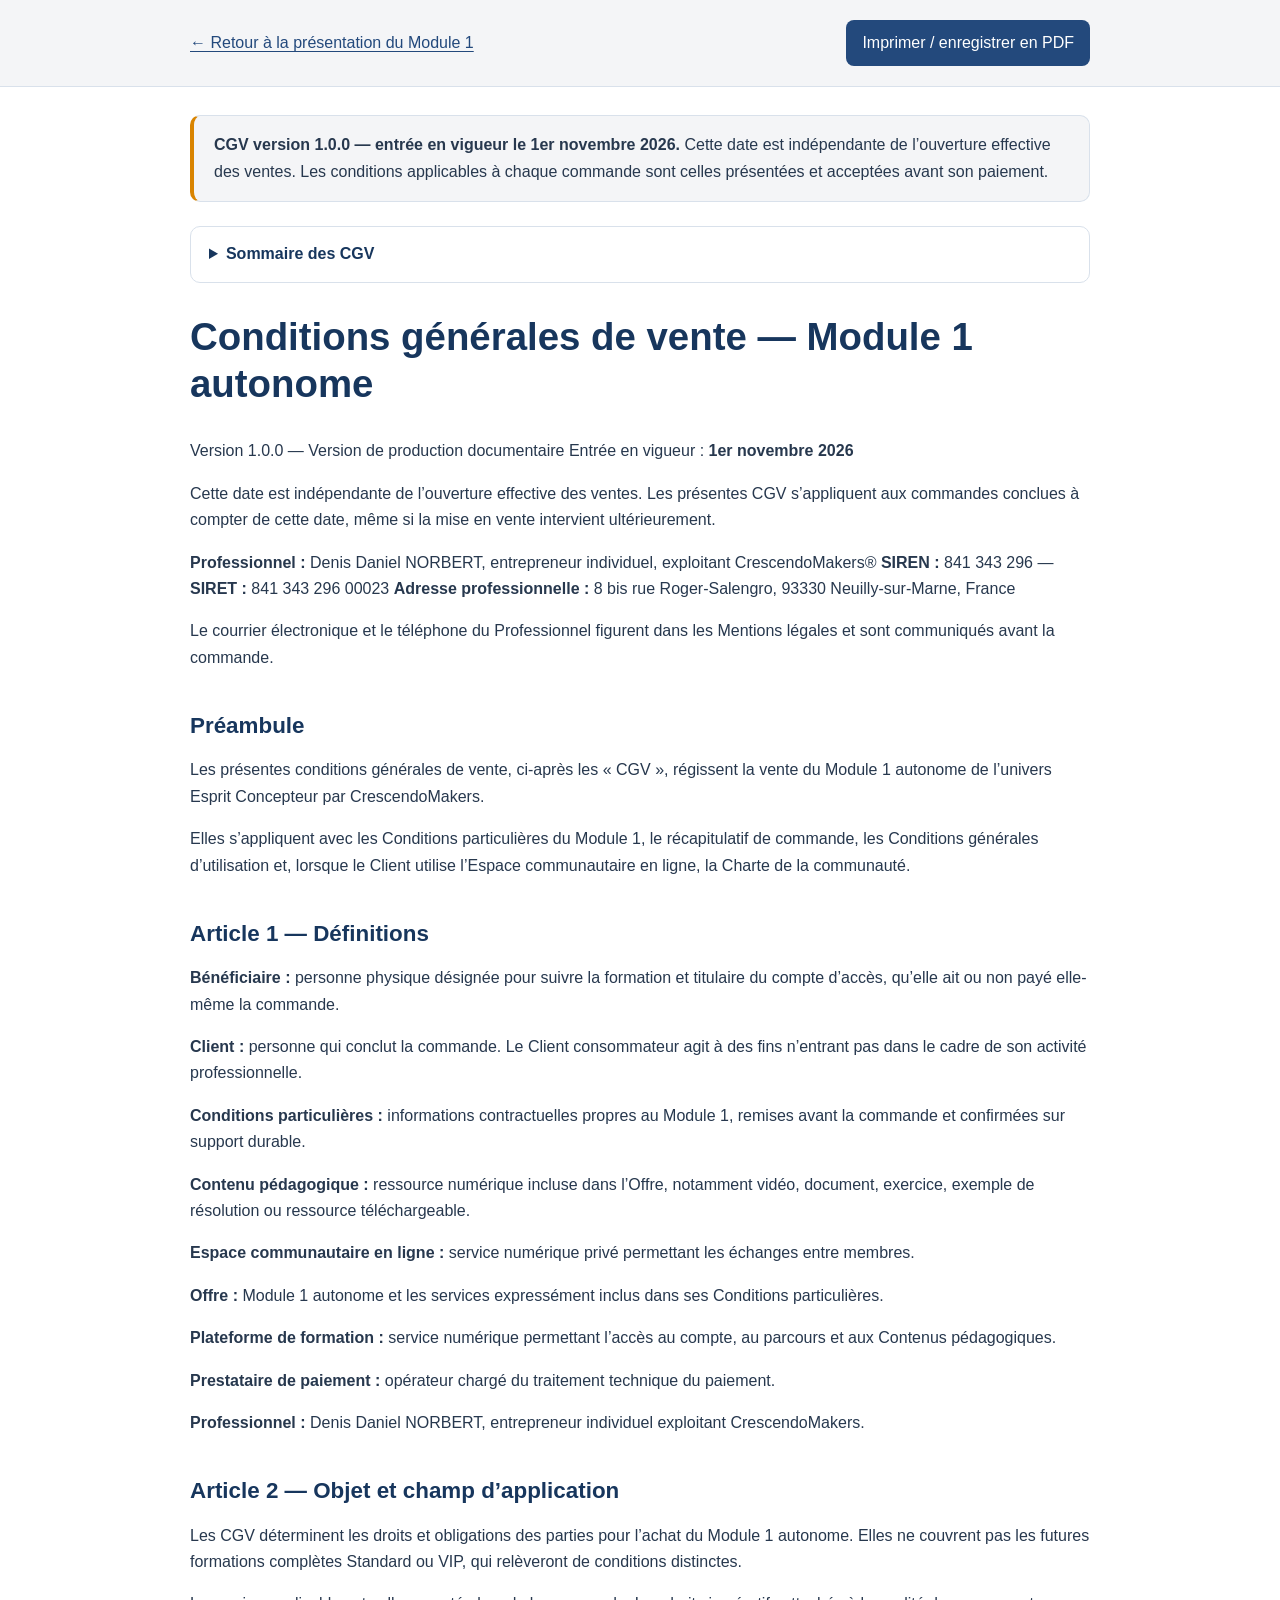
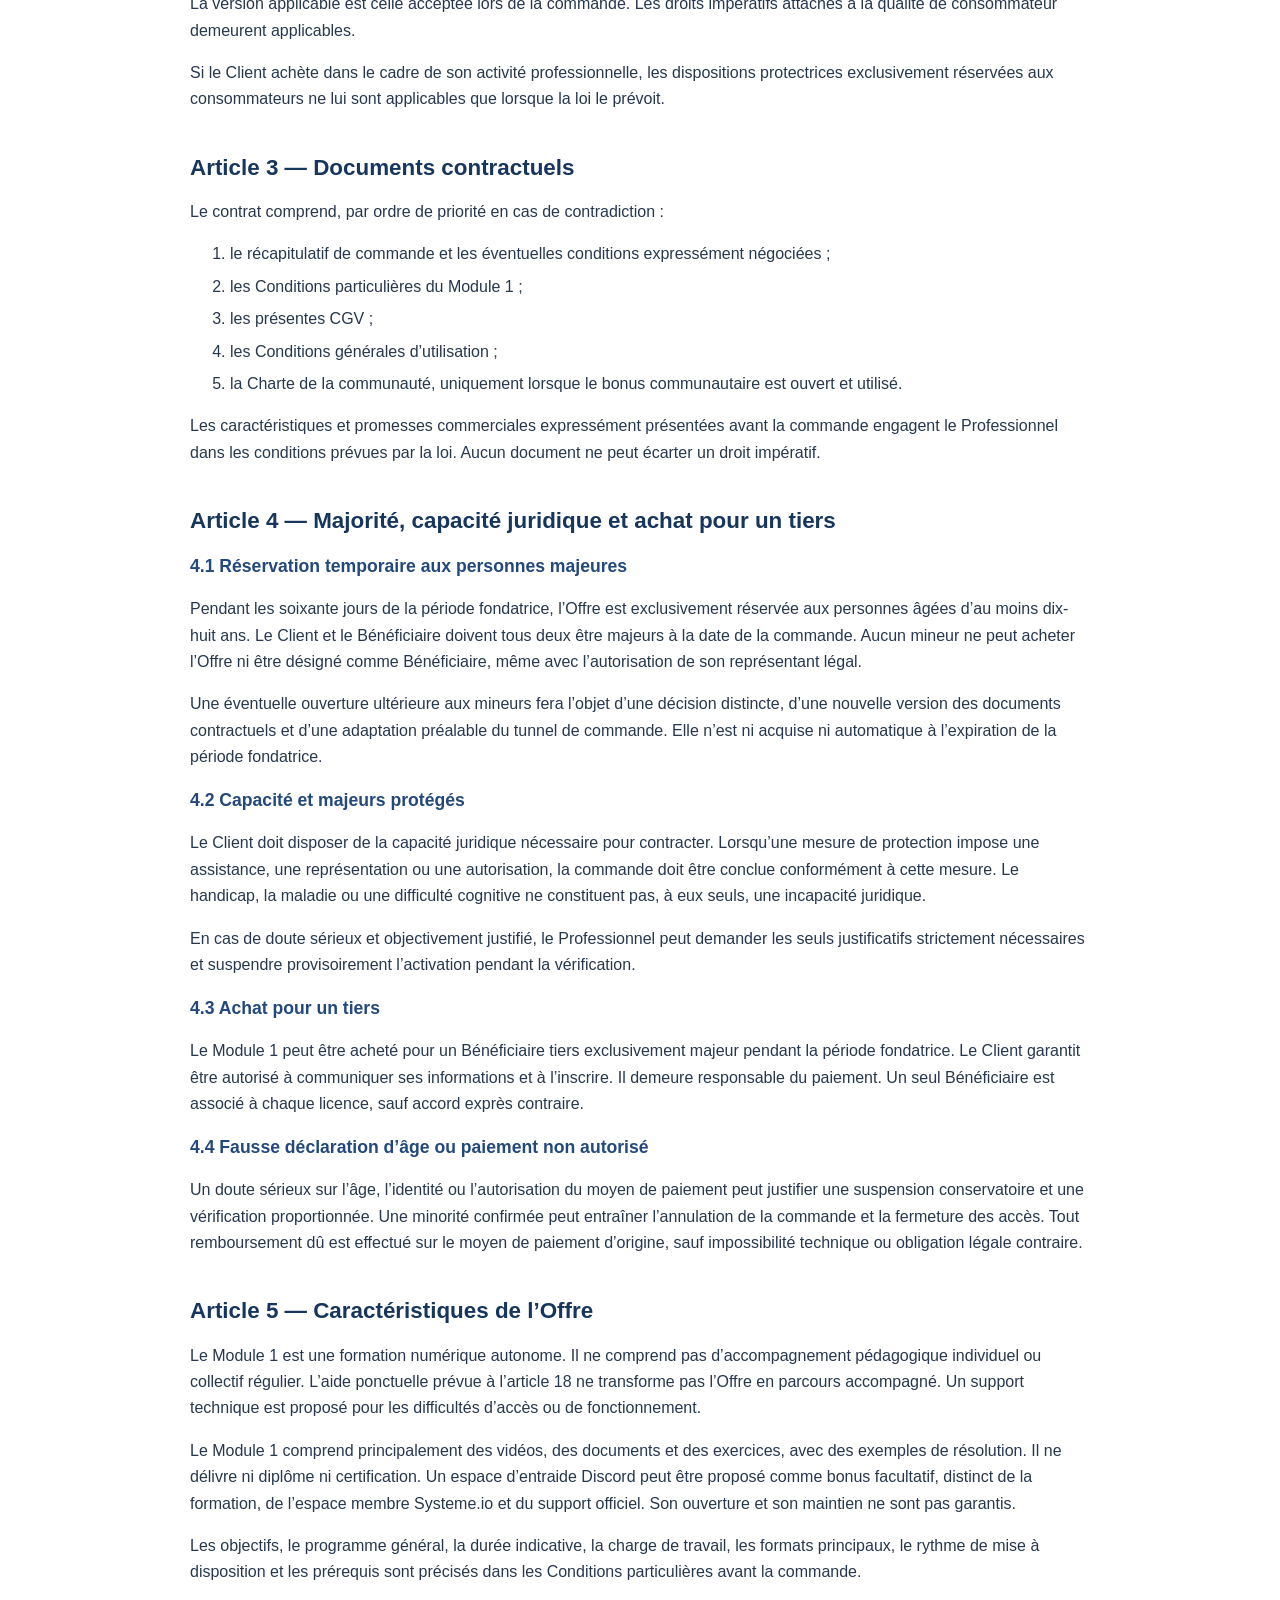
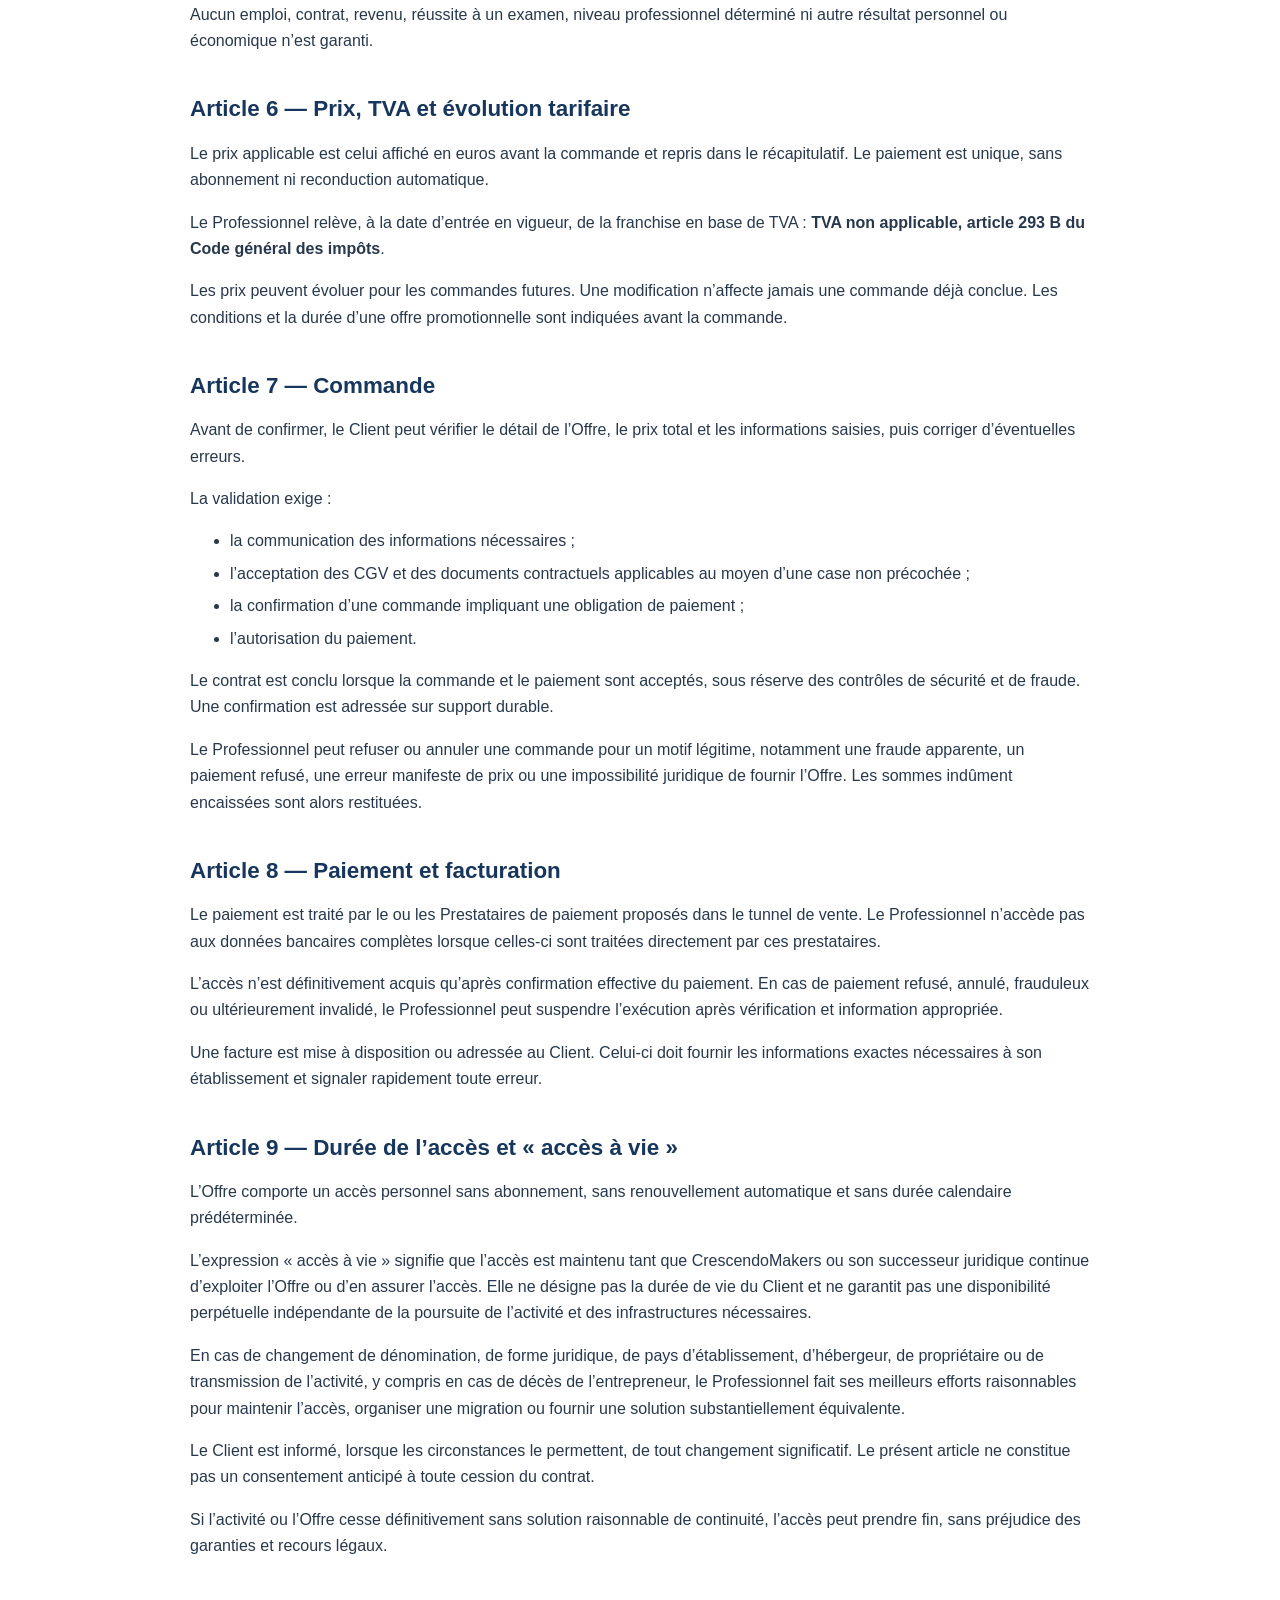
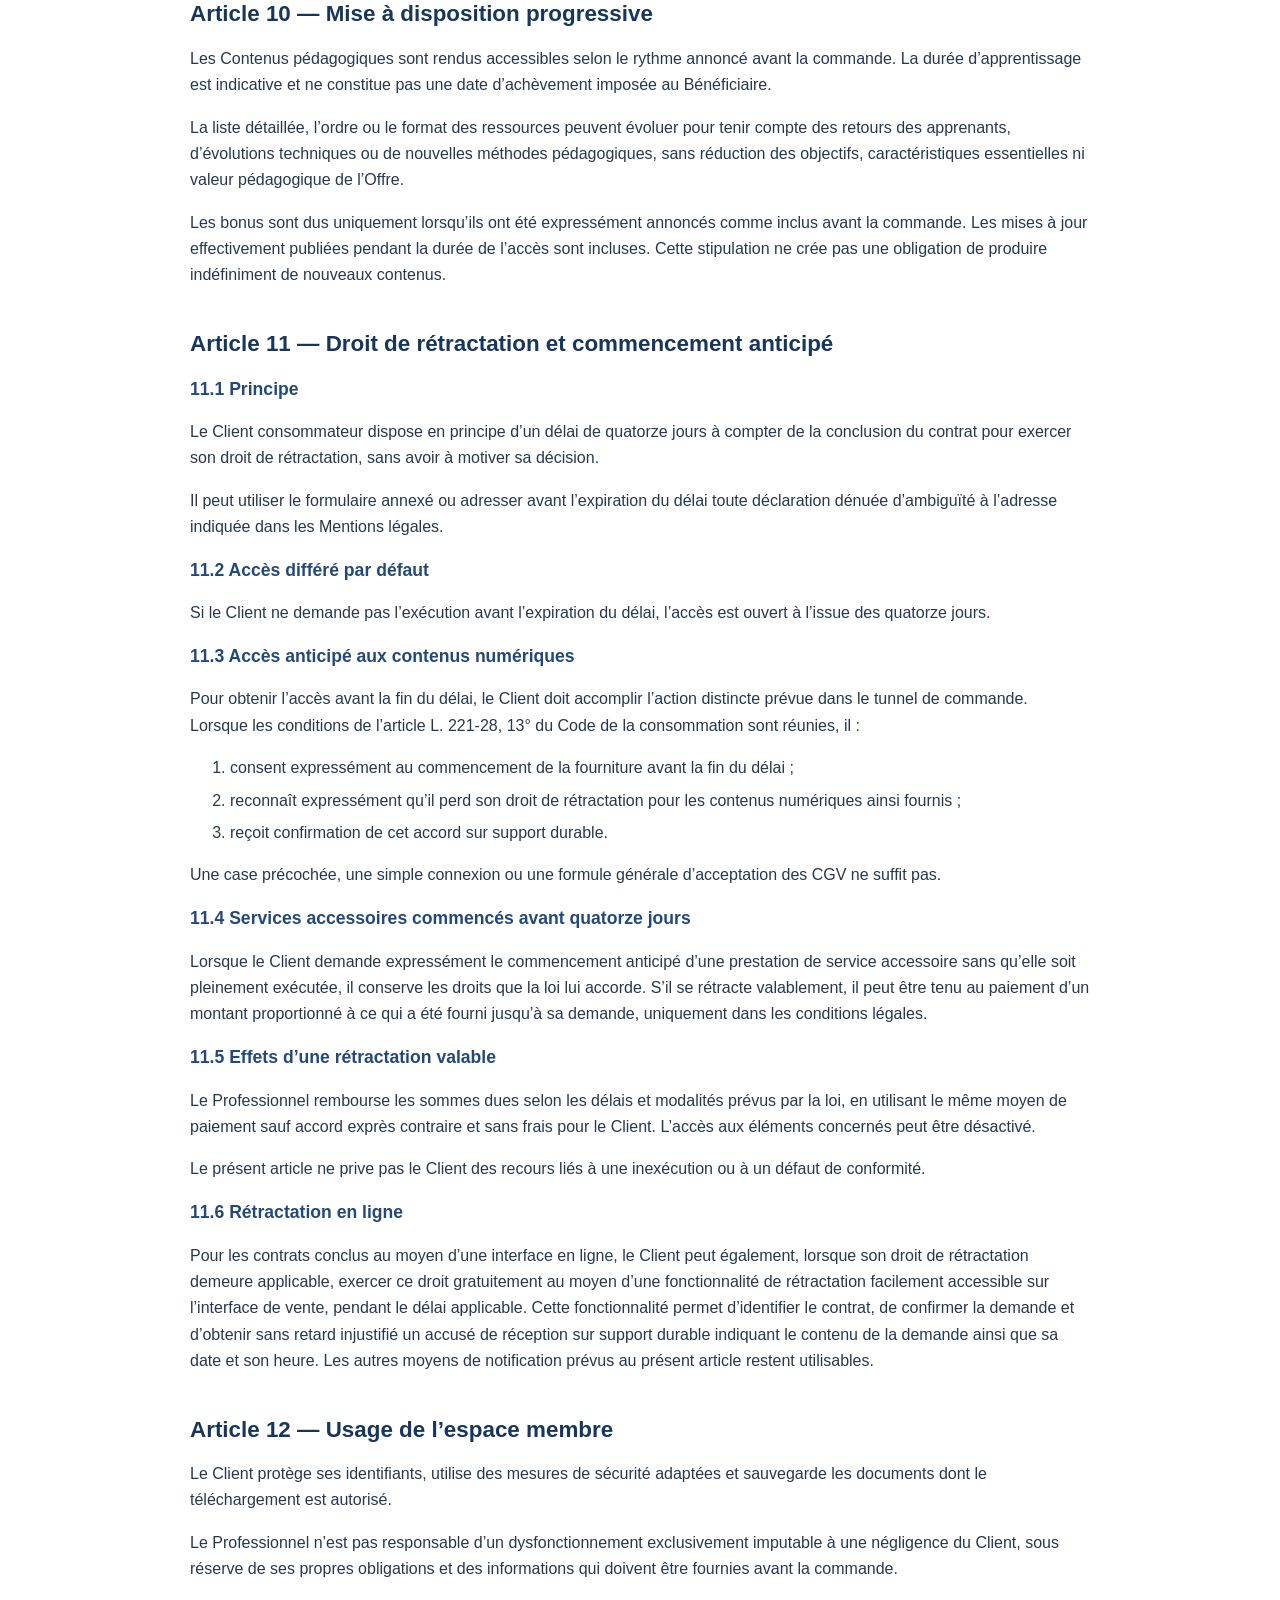
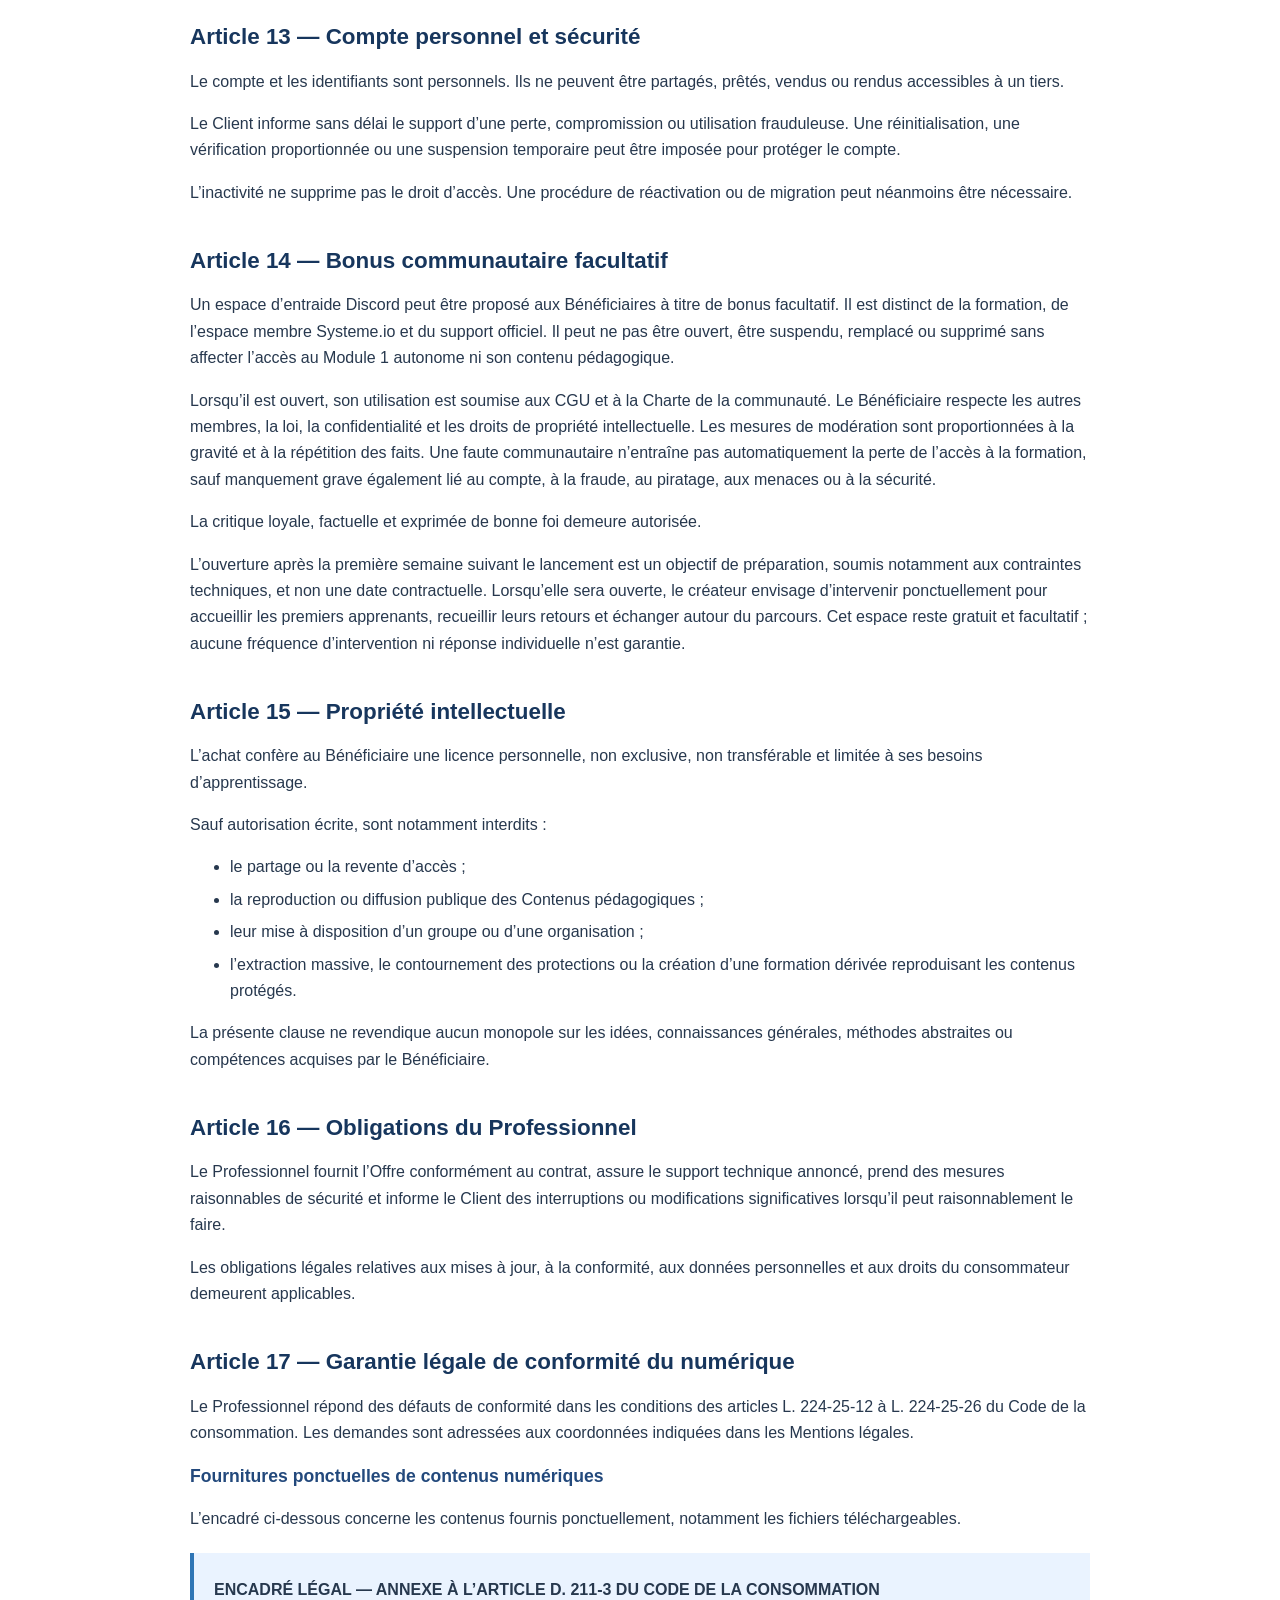
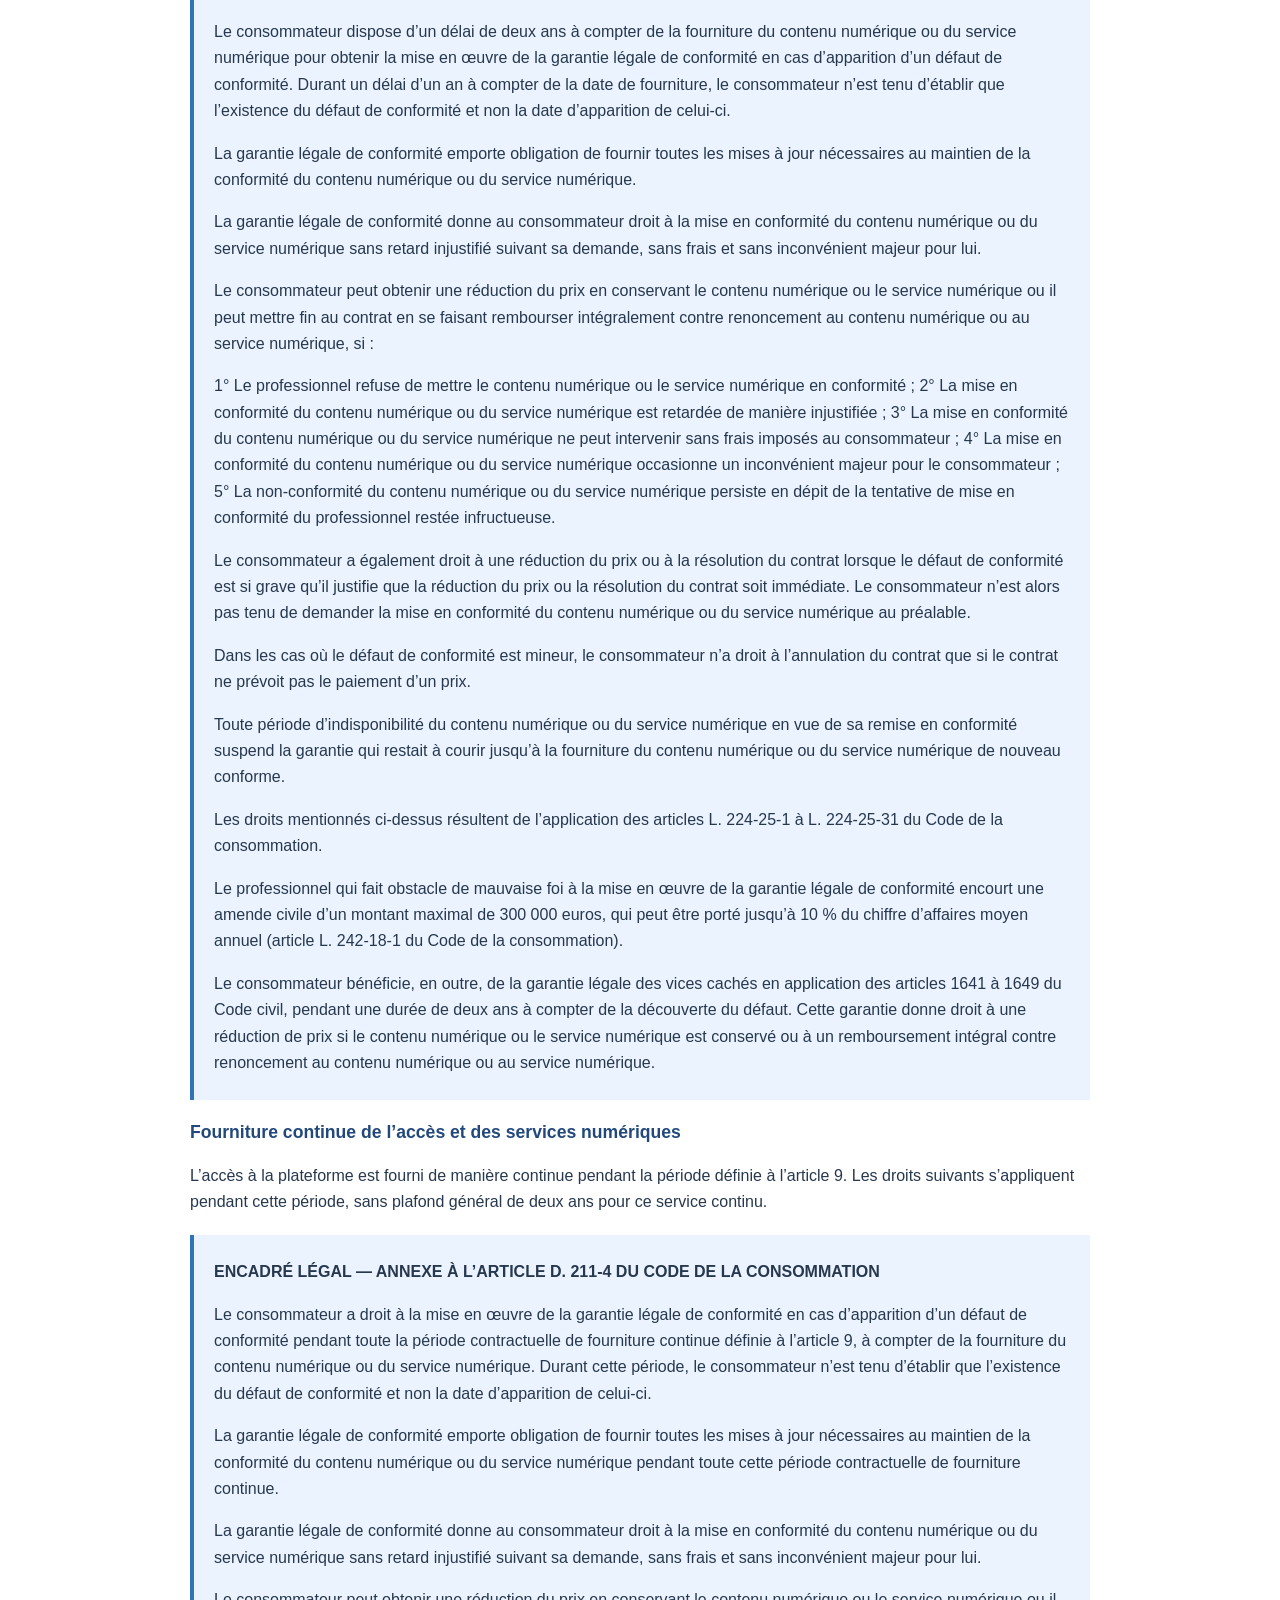
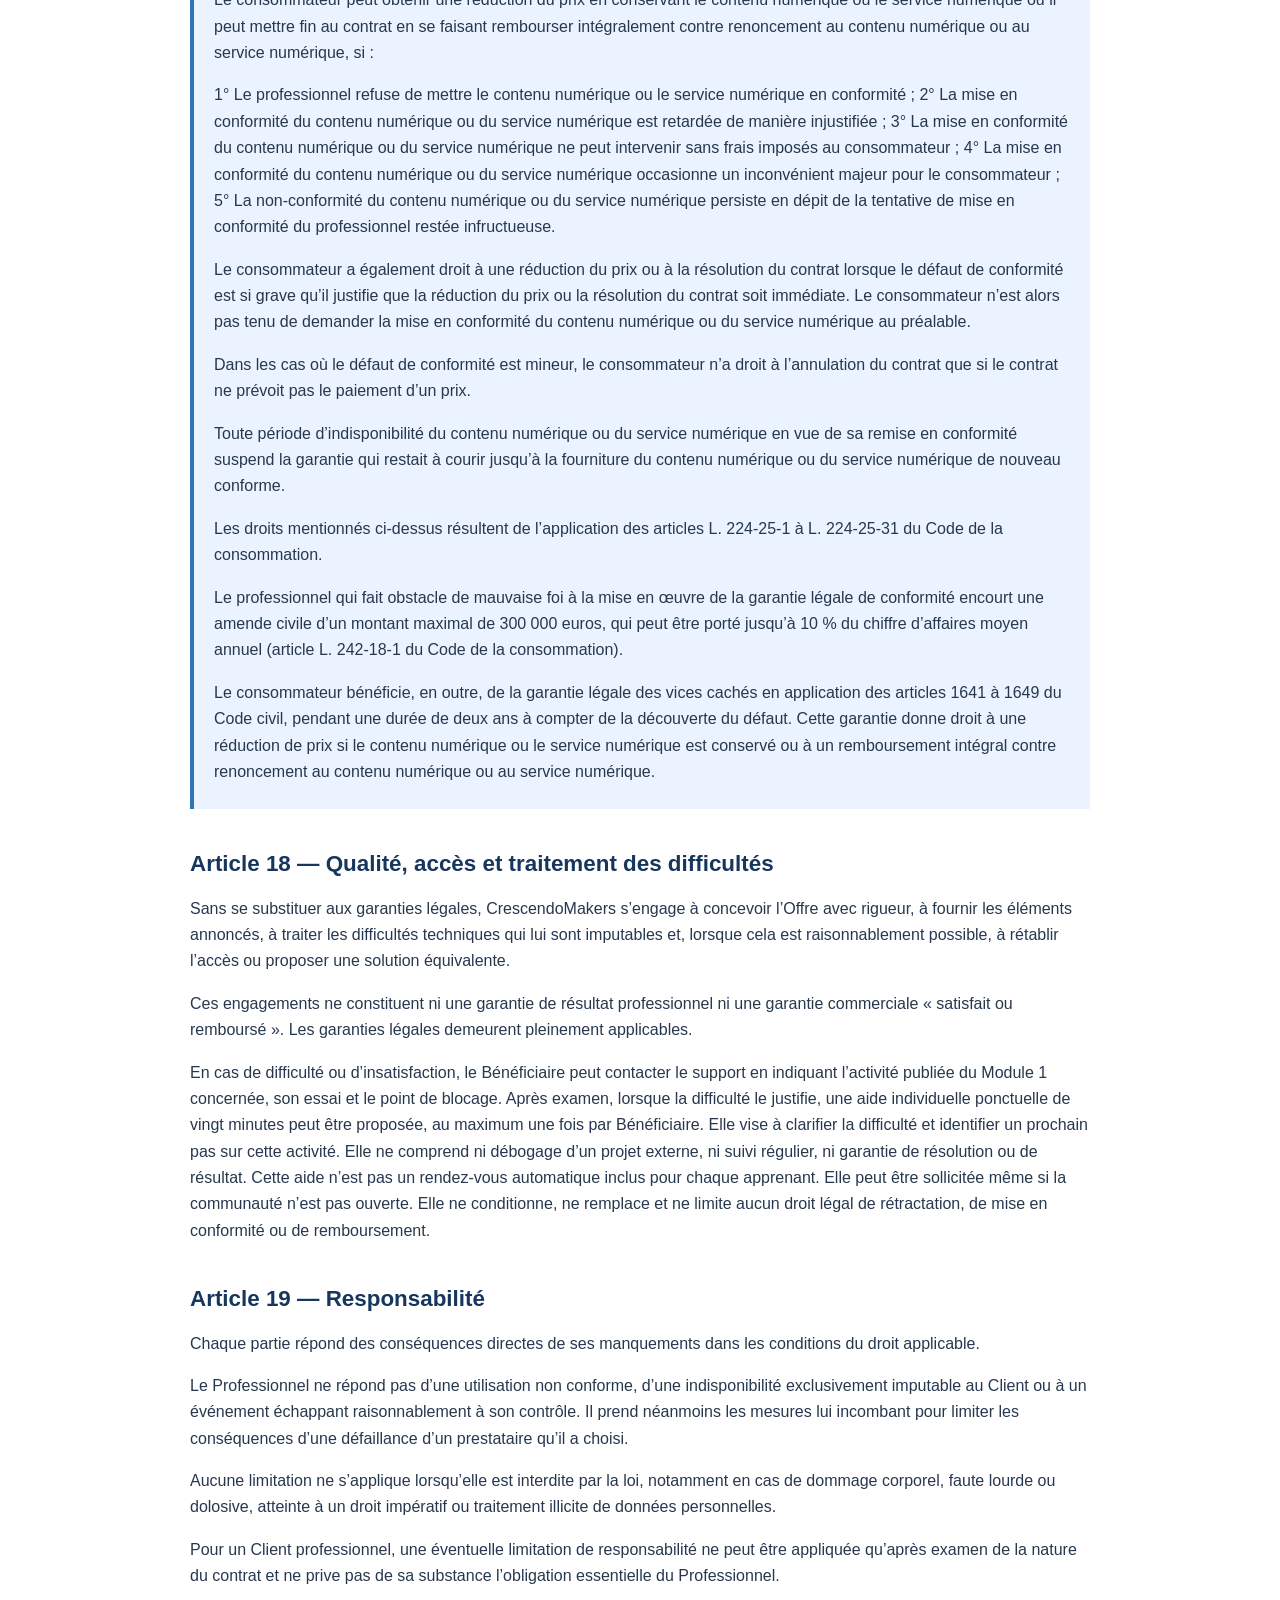
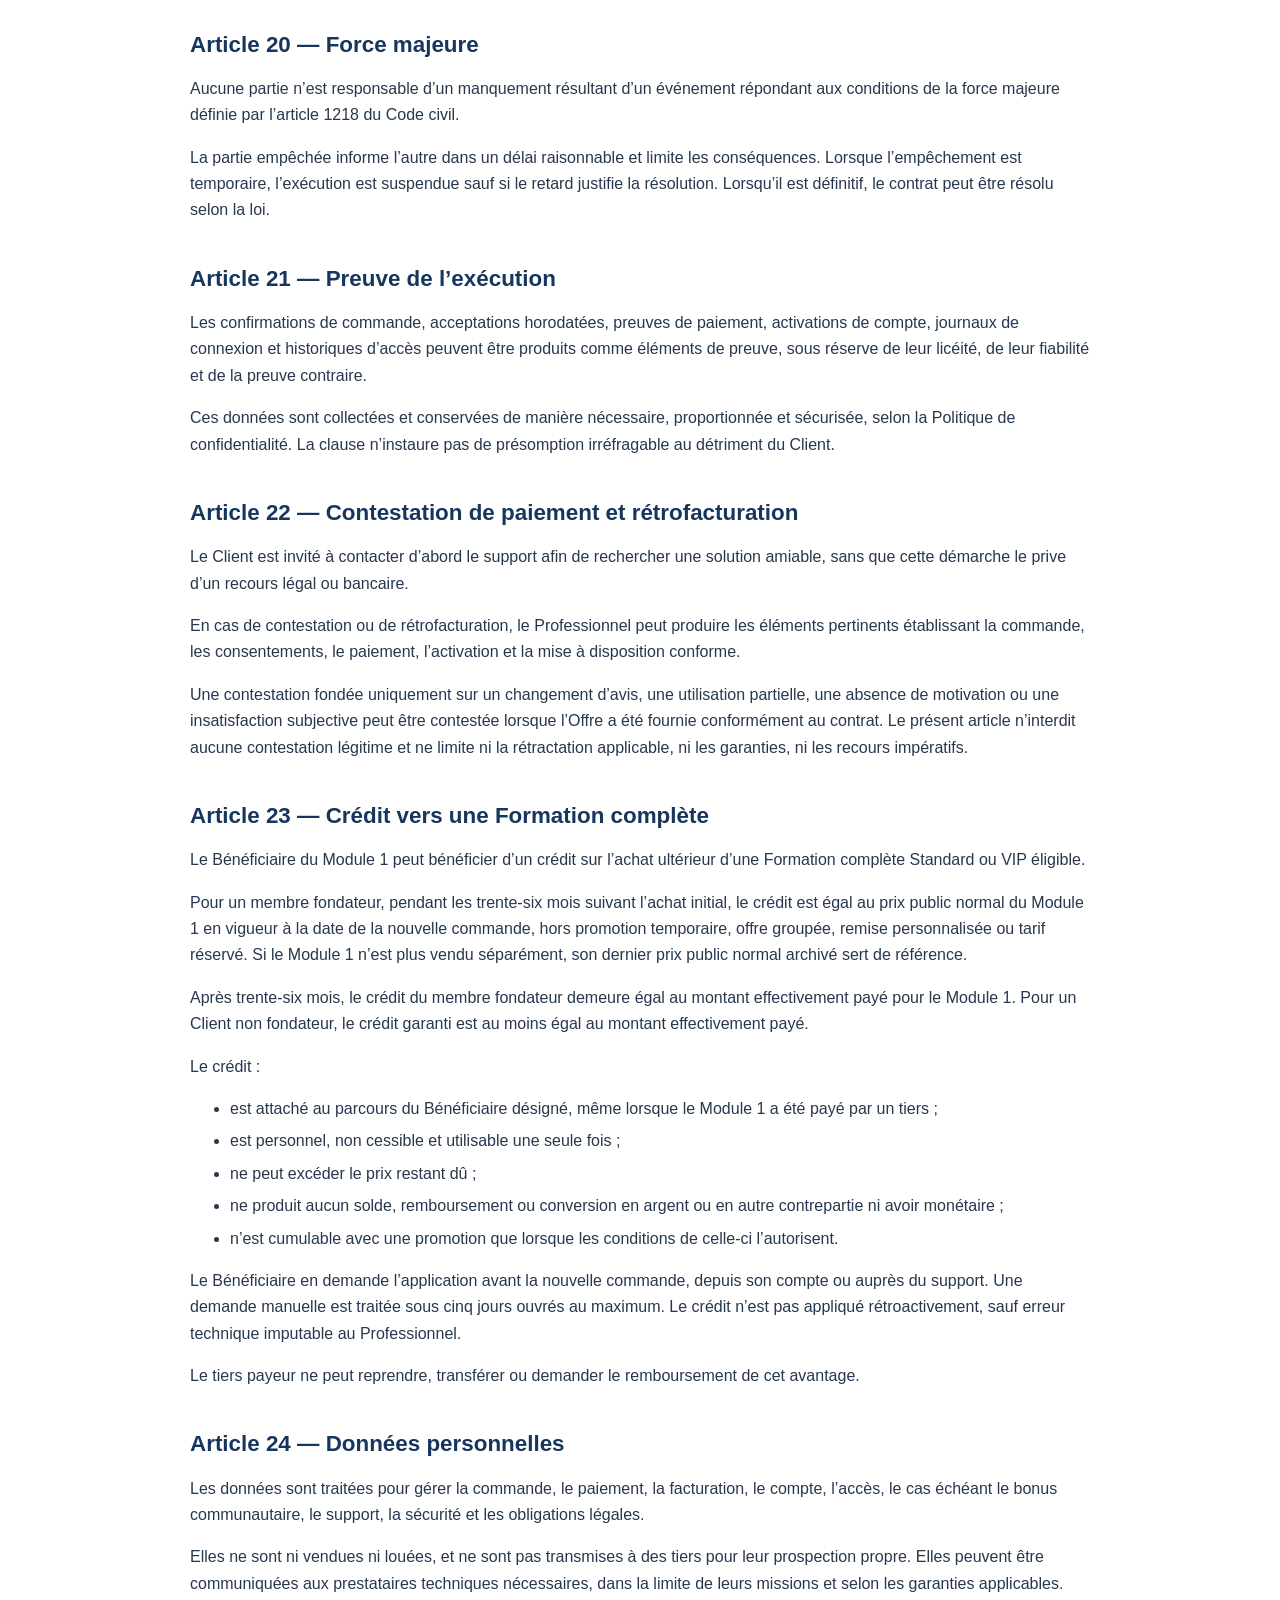
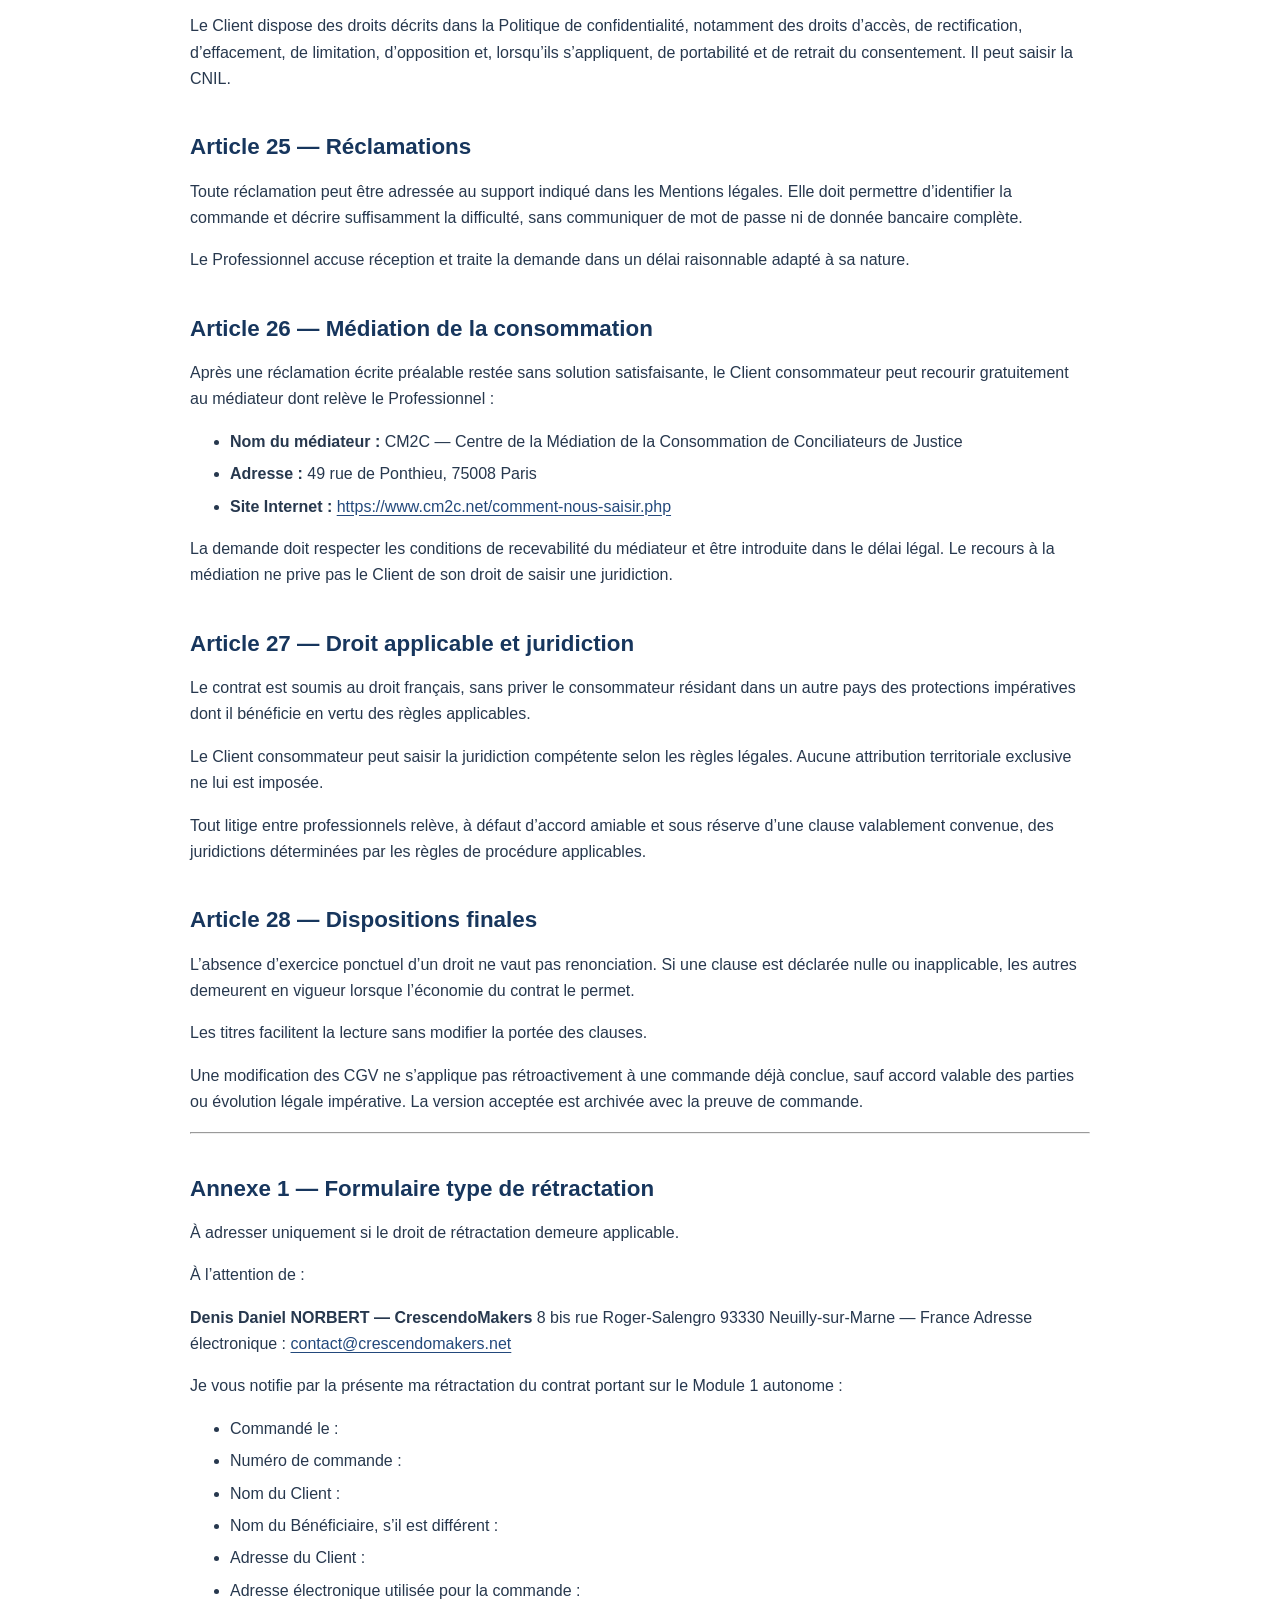
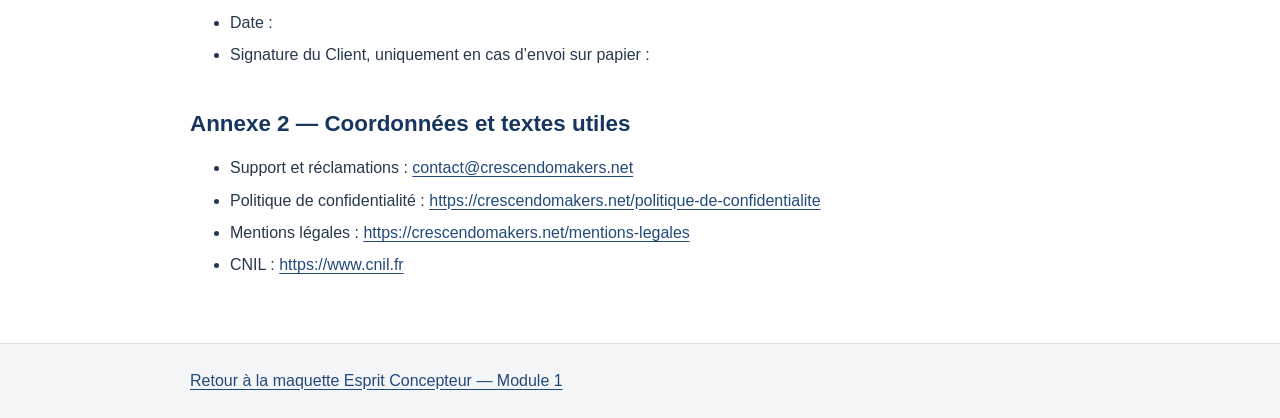
==== commit 1a4adf74: "publish: update CGV effective date and occasional support" ====
--- a/cgv-module-1.html
+++ b/cgv-module-1.html
@@ -1,7 +1,7 @@
 <!doctype html>
 <html lang="fr"><head><meta charset="utf-8"><meta name="viewport" content="width=device-width, initial-scale=1">
 <title>CGV — Module 1 autonome | CrescendoMakers</title>
-<meta name="description" content="Conditions générales de vente du Module 1 autonome — version de relecture.">
+<meta name="description" content="Conditions générales de vente du Module 1 autonome — version 1.0.0 applicable à compter du 1er novembre 2026.">
 <style>
 *{box-sizing:border-box}body{margin:0;color:#27384e;background:#fff;font:1rem/1.65 Arial,Helvetica,sans-serif}
 header{border-bottom:1px solid #d9e1eb;background:#f4f5f7}.wrap{width:min(calc(100% - 2rem),900px);margin:auto}
@@ -18,7 +18,7 @@
 @media print{@page{size:A4;margin:15mm}header,footer,.review,details{display:none}body{font-size:10pt;color:#000}.wrap{width:100%}main{padding:0}h1{font-size:18pt}h2{font-size:13pt;break-after:avoid}h3{break-after:avoid}a{color:inherit}blockquote{background:none;border-color:#777}}
 </style></head><body>
 <header><div class="wrap"><a href="./tunnel-preview-v5.html">← Retour à la présentation du Module 1</a><button type="button" onclick="window.print()">Imprimer / enregistrer en PDF</button></div></header>
-<main class="wrap"><aside class="review" role="note"><strong>Version de relecture.</strong> Texte issu des CGV du projet, conservé sans modification des clauses. Le document porte encore un statut de projet et une date d’entrée en vigueur à confirmer. Les éventuelles nouvelles prestations discutées ne sont pas incluses dans cette version.</aside>
+<main class="wrap"><aside class="review" role="note"><strong>CGV version 1.0.0 — entrée en vigueur le 1er novembre 2026.</strong> Cette date est indépendante de l’ouverture effective des ventes. Les conditions applicables à chaque commande sont celles présentées et acceptées avant son paiement.</aside>
 <details><summary>Sommaire des CGV</summary><nav aria-label="Sommaire des conditions générales de vente"><ol><li><a href="#preambule">Préambule</a></li>
 <li><a href="#article-1-definitions">Article 1 — Définitions</a></li>
 <li><a href="#article-2-objet-et-champ-d-application">Article 2 — Objet et champ d’application</a></li>
@@ -37,7 +37,7 @@
 <li><a href="#article-15-propriete-intellectuelle">Article 15 — Propriété intellectuelle</a></li>
 <li><a href="#article-16-obligations-du-professionnel">Article 16 — Obligations du Professionnel</a></li>
 <li><a href="#article-17-garantie-legale-de-conformite-du-numerique">Article 17 — Garantie légale de conformité du numérique</a></li>
-<li><a href="#article-18-garantie-commerciale-de-qualite-et-d-acces">Article 18 — Garantie commerciale de qualité et d’accès</a></li>
+<li><a href="#article-18-qualite-acces-et-traitement-des-difficultes">Article 18 — Qualité, accès et traitement des difficultés</a></li>
 <li><a href="#article-19-responsabilite">Article 19 — Responsabilité</a></li>
 <li><a href="#article-20-force-majeure">Article 20 — Force majeure</a></li>
 <li><a href="#article-21-preuve-de-l-execution">Article 21 — Preuve de l’exécution</a></li>
@@ -50,16 +50,19 @@
 <li><a href="#article-28-dispositions-finales">Article 28 — Dispositions finales</a></li>
 <li><a href="#annexe-1-formulaire-type-de-retractation">Annexe 1 — Formulaire type de rétractation</a></li>
 <li><a href="#annexe-2-coordonnees-et-textes-utiles">Annexe 2 — Coordonnées et textes utiles</a></li></ol></nav></details>
-<article id="texte-cgv"><h1>Conditions générales de vente — Module 1 autonome</h1>
-<p>Version 0.9.0-rc1 — Projet prêt à compléter<br>Entrée en vigueur actuellement envisagée : 1er novembre 2026, à confirmer avant publication</p>
+<article id="texte-cgv">
+<h1>Conditions générales de vente — Module 1 autonome</h1>
+<p>Version 1.0.0 — Version de production documentaire
+Entrée en vigueur : <strong>1er novembre 2026</strong></p>
+<p>Cette date est indépendante de l’ouverture effective des ventes. Les présentes CGV
+s’appliquent aux commandes conclues à compter de cette date, même si la mise en vente
+intervient ultérieurement.</p>
 <p><strong>Professionnel :</strong> Denis Daniel NORBERT, entrepreneur individuel, exploitant
-CrescendoMakers®<br><strong>SIREN :</strong> 841 343 296 — <strong>SIRET :</strong> 841 343 296 00023<br><strong>Adresse professionnelle :</strong> 8 bis rue Roger-Salengro, 93330 Neuilly-sur-Marne, France  </p>
+CrescendoMakers®
+<strong>SIREN :</strong> 841 343 296 — <strong>SIRET :</strong> 841 343 296 00023
+<strong>Adresse professionnelle :</strong> 8 bis rue Roger-Salengro, 93330 Neuilly-sur-Marne, France</p>
 <p>Le courrier électronique et le téléphone du Professionnel figurent dans les Mentions
 légales et sont communiqués avant la commande.</p>
-<blockquote>
-<p><strong>Attention — version non publiable tant que les coordonnées du médiateur sont remplacées
-par des astérisques et que le parcours de commande n’a pas été testé.</strong></p>
-</blockquote>
 <h2 id="preambule">Préambule</h2>
 <p>Les présentes conditions générales de vente, ci-après les « CGV », régissent la vente du
 Module 1 autonome de l’univers Esprit Concepteur par CrescendoMakers.</p>
@@ -134,8 +137,9 @@
 effectué sur le moyen de paiement d’origine, sauf impossibilité technique ou obligation
 légale contraire.</p>
 <h2 id="article-5-caracteristiques-de-l-offre">Article 5 — Caractéristiques de l’Offre</h2>
-<p>Le Module 1 est une formation numérique autonome. Il ne comprend aucun accompagnement
-pédagogique individuel ou collectif. Un support technique est proposé pour les difficultés
+<p>Le Module 1 est une formation numérique autonome. Il ne comprend pas d’accompagnement
+pédagogique individuel ou collectif régulier. L’aide ponctuelle prévue à l’article 18
+ne transforme pas l’Offre en parcours accompagné. Un support technique est proposé pour les difficultés
 d’accès ou de fonctionnement.</p>
 <p>Le Module 1 comprend principalement des vidéos, des documents et des exercices, avec des
 exemples de résolution. Il ne délivre ni diplôme ni certification. Un espace d’entraide
@@ -241,6 +245,14 @@
 Client. L’accès aux éléments concernés peut être désactivé.</p>
 <p>Le présent article ne prive pas le Client des recours liés à une inexécution ou à un défaut
 de conformité.</p>
+<h3>11.6 Rétractation en ligne</h3>
+<p>Pour les contrats conclus au moyen d’une interface en ligne, le Client peut également,
+lorsque son droit de rétractation demeure applicable, exercer ce droit gratuitement au
+moyen d’une fonctionnalité de rétractation facilement accessible sur l’interface de vente,
+pendant le délai applicable. Cette fonctionnalité permet d’identifier le contrat, de
+confirmer la demande et d’obtenir sans retard injustifié un accusé de réception sur
+support durable indiquant le contenu de la demande ainsi que sa date et son heure.
+Les autres moyens de notification prévus au présent article restent utilisables.</p>
 <h2 id="article-12-usage-de-l-espace-membre">Article 12 — Usage de l’espace membre</h2>
 <p>Le Client protège ses identifiants, utilise des mesures de sécurité adaptées et sauvegarde
 les documents dont le téléchargement est autorisé.</p>
@@ -267,6 +279,11 @@
 l’accès à la formation, sauf manquement grave également lié au compte, à la fraude, au
 piratage, aux menaces ou à la sécurité.</p>
 <p>La critique loyale, factuelle et exprimée de bonne foi demeure autorisée.</p>
+<p>L’ouverture après la première semaine suivant le lancement est un objectif de préparation,
+soumis notamment aux contraintes techniques, et non une date contractuelle. Lorsqu’elle
+sera ouverte, le créateur envisage d’intervenir ponctuellement pour accueillir les premiers
+apprenants, recueillir leurs retours et échanger autour du parcours. Cet espace reste gratuit
+et facultatif ; aucune fréquence d’intervention ni réponse individuelle n’est garantie.</p>
 <h2 id="article-15-propriete-intellectuelle">Article 15 — Propriété intellectuelle</h2>
 <p>L’achat confère au Bénéficiaire une licence personnelle, non exclusive, non transférable et
 limitée à ses besoins d’apprentissage.</p>
@@ -290,6 +307,9 @@
 <p>Le Professionnel répond des défauts de conformité dans les conditions des articles
 L. 224-25-12 à L. 224-25-26 du Code de la consommation. Les demandes sont adressées aux
 coordonnées indiquées dans les Mentions légales.</p>
+<h3>Fournitures ponctuelles de contenus numériques</h3>
+<p>L’encadré ci-dessous concerne les contenus fournis ponctuellement, notamment les fichiers
+téléchargeables.</p>
 <blockquote>
 <p><strong>ENCADRÉ LÉGAL — ANNEXE À L’ARTICLE D. 211-3 DU CODE DE LA CONSOMMATION</strong></p>
 <p>Le consommateur dispose d’un délai de deux ans à compter de la fourniture du contenu
@@ -306,10 +326,14 @@
 le service numérique ou il peut mettre fin au contrat en se faisant rembourser
 intégralement contre renoncement au contenu numérique ou au service numérique, si :</p>
 <p>1° Le professionnel refuse de mettre le contenu numérique ou le service numérique en
-conformité ;<br>2° La mise en conformité du contenu numérique ou du service numérique est retardée de
-manière injustifiée ;<br>3° La mise en conformité du contenu numérique ou du service numérique ne peut intervenir
-sans frais imposés au consommateur ;<br>4° La mise en conformité du contenu numérique ou du service numérique occasionne un
-inconvénient majeur pour le consommateur ;<br>5° La non-conformité du contenu numérique ou du service numérique persiste en dépit de la
+conformité ;
+2° La mise en conformité du contenu numérique ou du service numérique est retardée de
+manière injustifiée ;
+3° La mise en conformité du contenu numérique ou du service numérique ne peut intervenir
+sans frais imposés au consommateur ;
+4° La mise en conformité du contenu numérique ou du service numérique occasionne un
+inconvénient majeur pour le consommateur ;
+5° La non-conformité du contenu numérique ou du service numérique persiste en dépit de la
 tentative de mise en conformité du professionnel restée infructueuse.</p>
 <p>Le consommateur a également droit à une réduction du prix ou à la résolution du contrat
 lorsque le défaut de conformité est si grave qu’il justifie que la réduction du prix ou la
@@ -332,13 +356,73 @@
 numérique ou le service numérique est conservé ou à un remboursement intégral contre
 renoncement au contenu numérique ou au service numérique.</p>
 </blockquote>
-<h2 id="article-18-garantie-commerciale-de-qualite-et-d-acces">Article 18 — Garantie commerciale de qualité et d’accès</h2>
+<h3>Fourniture continue de l’accès et des services numériques</h3>
+<p>L’accès à la plateforme est fourni de manière continue pendant la période définie à
+l’article 9. Les droits suivants s’appliquent pendant cette période, sans plafond général
+de deux ans pour ce service continu.</p>
+<blockquote>
+<p><strong>ENCADRÉ LÉGAL — ANNEXE À L’ARTICLE D. 211-4 DU CODE DE LA CONSOMMATION</strong></p>
+<p>Le consommateur a droit à la mise en œuvre de la garantie légale de conformité en cas
+d’apparition d’un défaut de conformité pendant toute la période contractuelle de fourniture
+continue définie à l’article 9, à compter de la fourniture du contenu numérique ou du service
+numérique. Durant cette période, le consommateur n’est tenu d’établir que l’existence du
+défaut de conformité et non la date d’apparition de celui-ci.</p>
+<p>La garantie légale de conformité emporte obligation de fournir toutes les mises à jour
+nécessaires au maintien de la conformité du contenu numérique ou du service numérique
+pendant toute cette période contractuelle de fourniture continue.</p>
+<p>La garantie légale de conformité donne au consommateur droit à la mise en conformité du
+contenu numérique ou du service numérique sans retard injustifié suivant sa demande, sans
+frais et sans inconvénient majeur pour lui.</p>
+<p>Le consommateur peut obtenir une réduction du prix en conservant le contenu numérique ou
+le service numérique ou il peut mettre fin au contrat en se faisant rembourser
+intégralement contre renoncement au contenu numérique ou au service numérique, si :</p>
+<p>1° Le professionnel refuse de mettre le contenu numérique ou le service numérique en
+conformité ;
+2° La mise en conformité du contenu numérique ou du service numérique est retardée de
+manière injustifiée ;
+3° La mise en conformité du contenu numérique ou du service numérique ne peut intervenir
+sans frais imposés au consommateur ;
+4° La mise en conformité du contenu numérique ou du service numérique occasionne un
+inconvénient majeur pour le consommateur ;
+5° La non-conformité du contenu numérique ou du service numérique persiste en dépit de la
+tentative de mise en conformité du professionnel restée infructueuse.</p>
+<p>Le consommateur a également droit à une réduction du prix ou à la résolution du contrat
+lorsque le défaut de conformité est si grave qu’il justifie que la réduction du prix ou la
+résolution du contrat soit immédiate. Le consommateur n’est alors pas tenu de demander la
+mise en conformité du contenu numérique ou du service numérique au préalable.</p>
+<p>Dans les cas où le défaut de conformité est mineur, le consommateur n’a droit à
+l’annulation du contrat que si le contrat ne prévoit pas le paiement d’un prix.</p>
+<p>Toute période d’indisponibilité du contenu numérique ou du service numérique en vue de sa
+remise en conformité suspend la garantie qui restait à courir jusqu’à la fourniture du
+contenu numérique ou du service numérique de nouveau conforme.</p>
+<p>Les droits mentionnés ci-dessus résultent de l’application des articles L. 224-25-1 à
+L. 224-25-31 du Code de la consommation.</p>
+<p>Le professionnel qui fait obstacle de mauvaise foi à la mise en œuvre de la garantie
+légale de conformité encourt une amende civile d’un montant maximal de 300 000 euros, qui
+peut être porté jusqu’à 10 % du chiffre d’affaires moyen annuel (article L. 242-18-1 du
+Code de la consommation).</p>
+<p>Le consommateur bénéficie, en outre, de la garantie légale des vices cachés en application
+des articles 1641 à 1649 du Code civil, pendant une durée de deux ans à compter de la
+découverte du défaut. Cette garantie donne droit à une réduction de prix si le contenu
+numérique ou le service numérique est conservé ou à un remboursement intégral contre
+renoncement au contenu numérique ou au service numérique.</p>
+</blockquote>
+<h2 id="article-18-qualite-acces-et-traitement-des-difficultes">Article 18 — Qualité, accès et traitement des difficultés</h2>
 <p>Sans se substituer aux garanties légales, CrescendoMakers s’engage à concevoir l’Offre avec
 rigueur, à fournir les éléments annoncés, à traiter les difficultés techniques qui lui sont
 imputables et, lorsque cela est raisonnablement possible, à rétablir l’accès ou proposer une
 solution équivalente.</p>
-<p>Cette garantie ne constitue ni une garantie de résultat professionnel ni une garantie
-générale de remboursement. Elle n’exclut aucun droit légal.</p>
+<p>Ces engagements ne constituent ni une garantie de résultat professionnel ni une garantie
+commerciale « satisfait ou remboursé ». Les garanties légales demeurent pleinement applicables.</p>
+<p>En cas de difficulté ou d’insatisfaction, le Bénéficiaire peut contacter le support en
+indiquant l’activité publiée du Module 1 concernée, son essai et le point de blocage.
+Après examen, lorsque la difficulté le justifie, une aide individuelle ponctuelle de
+vingt minutes peut être proposée, au maximum une fois par Bénéficiaire. Elle vise à
+clarifier la difficulté et identifier un prochain pas sur cette activité. Elle ne comprend
+ni débogage d’un projet externe, ni suivi régulier, ni garantie de résolution ou de résultat.
+Cette aide n’est pas un rendez-vous automatique inclus pour chaque apprenant. Elle peut
+être sollicitée même si la communauté n’est pas ouverte. Elle ne conditionne, ne remplace
+et ne limite aucun droit légal de rétractation, de mise en conformité ou de remboursement.</p>
 <h2 id="article-19-responsabilite">Article 19 — Responsabilité</h2>
 <p>Chaque partie répond des conséquences directes de ses manquements dans les conditions du
 droit applicable.</p>
@@ -392,7 +476,7 @@
 un tiers ;</li>
 <li>est personnel, non cessible et utilisable une seule fois ;</li>
 <li>ne peut excéder le prix restant dû ;</li>
-<li>ne produit aucun solde, remboursement en espèces ni avoir monétaire ;</li>
+<li>ne produit aucun solde, remboursement ou conversion en argent ou en autre contrepartie ni avoir monétaire ;</li>
 <li>n’est cumulable avec une promotion que lorsque les conditions de celle-ci l’autorisent.</li>
 </ul>
 <p>Le Bénéficiaire en demande l’application avant la nouvelle commande, depuis son compte ou
@@ -447,7 +531,10 @@
 <h2 id="annexe-1-formulaire-type-de-retractation">Annexe 1 — Formulaire type de rétractation</h2>
 <p>À adresser uniquement si le droit de rétractation demeure applicable.</p>
 <p>À l’attention de :</p>
-<p><strong>Denis Daniel NORBERT — CrescendoMakers</strong><br>8 bis rue Roger-Salengro<br>93330 Neuilly-sur-Marne — France<br>Adresse électronique : <a href="mailto:contact@crescendomakers.net">contact@crescendomakers.net</a></p>
+<p><strong>Denis Daniel NORBERT — CrescendoMakers</strong>
+8 bis rue Roger-Salengro
+93330 Neuilly-sur-Marne — France
+Adresse électronique : <a href="mailto:contact@crescendomakers.net">contact@crescendomakers.net</a></p>
 <p>Je vous notifie par la présente ma rétractation du contrat portant sur le Module 1 autonome :</p>
 <ul>
 <li>Commandé le :</li>
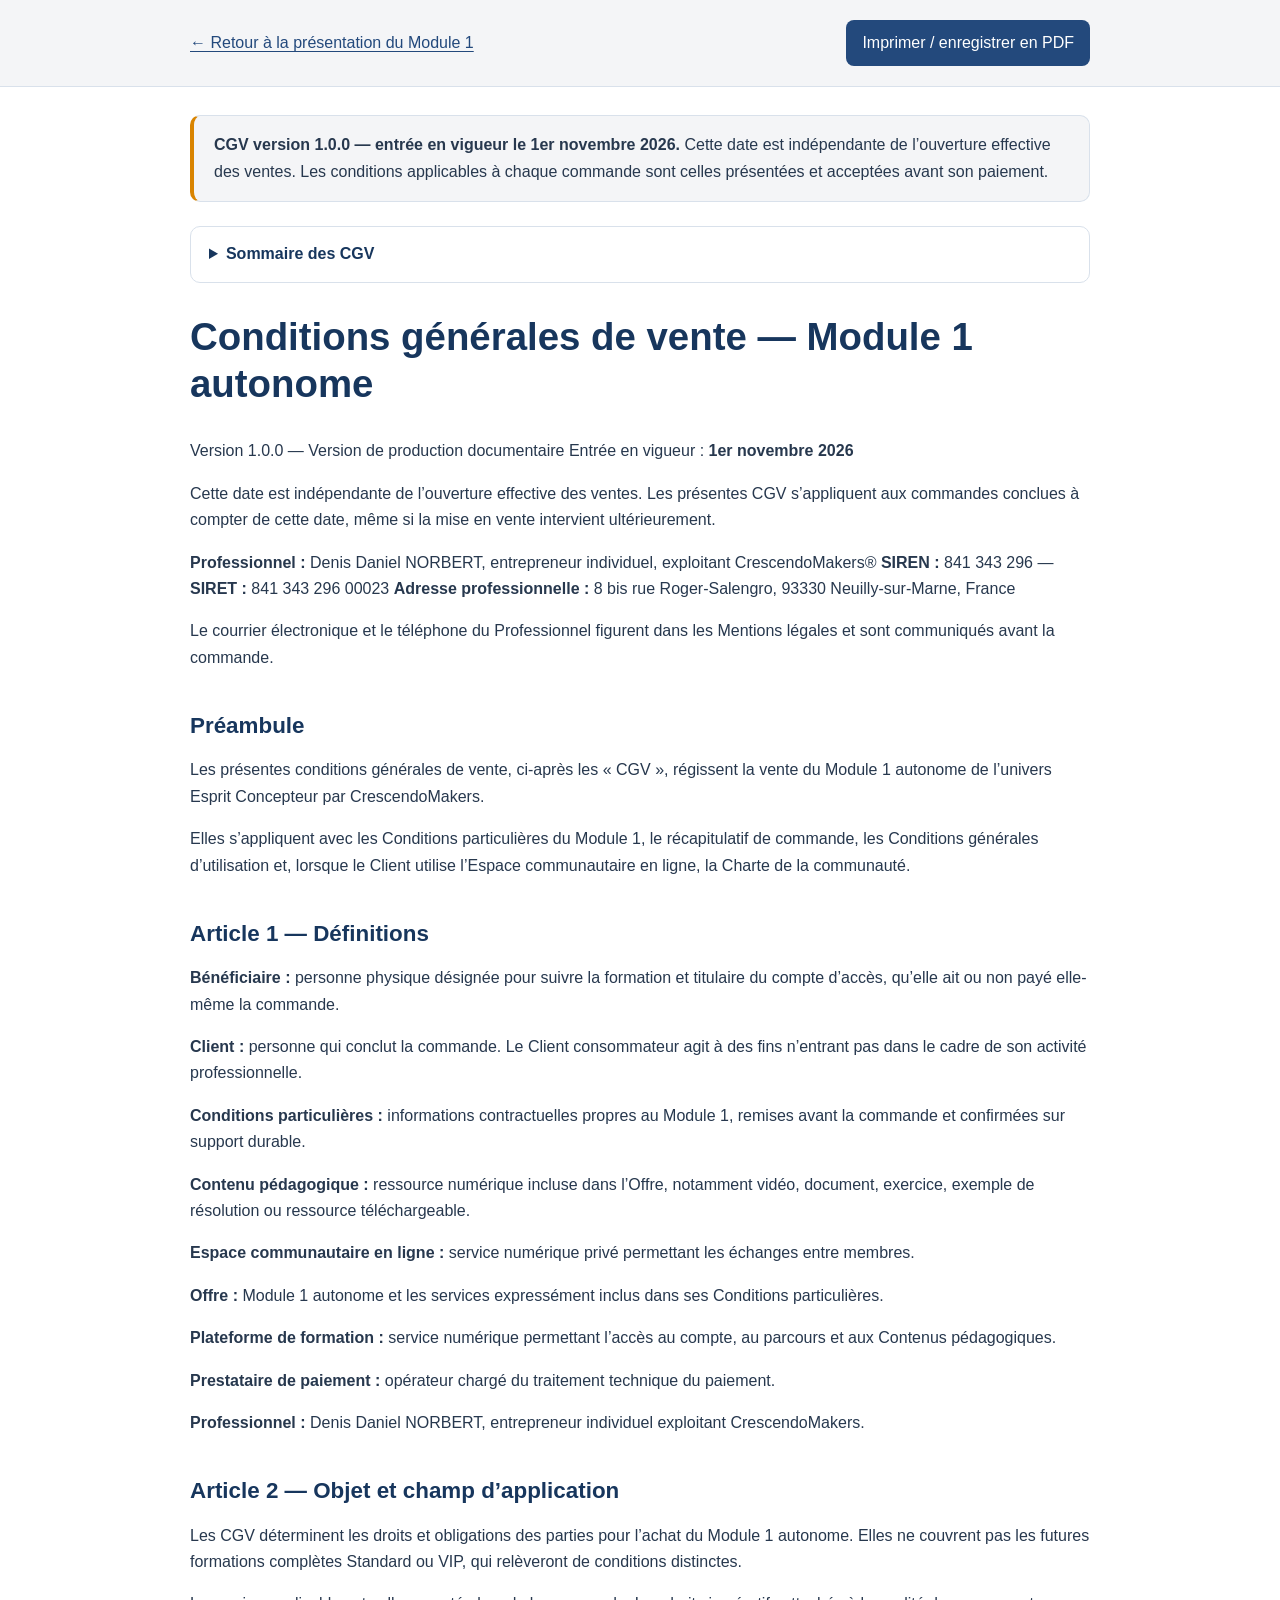
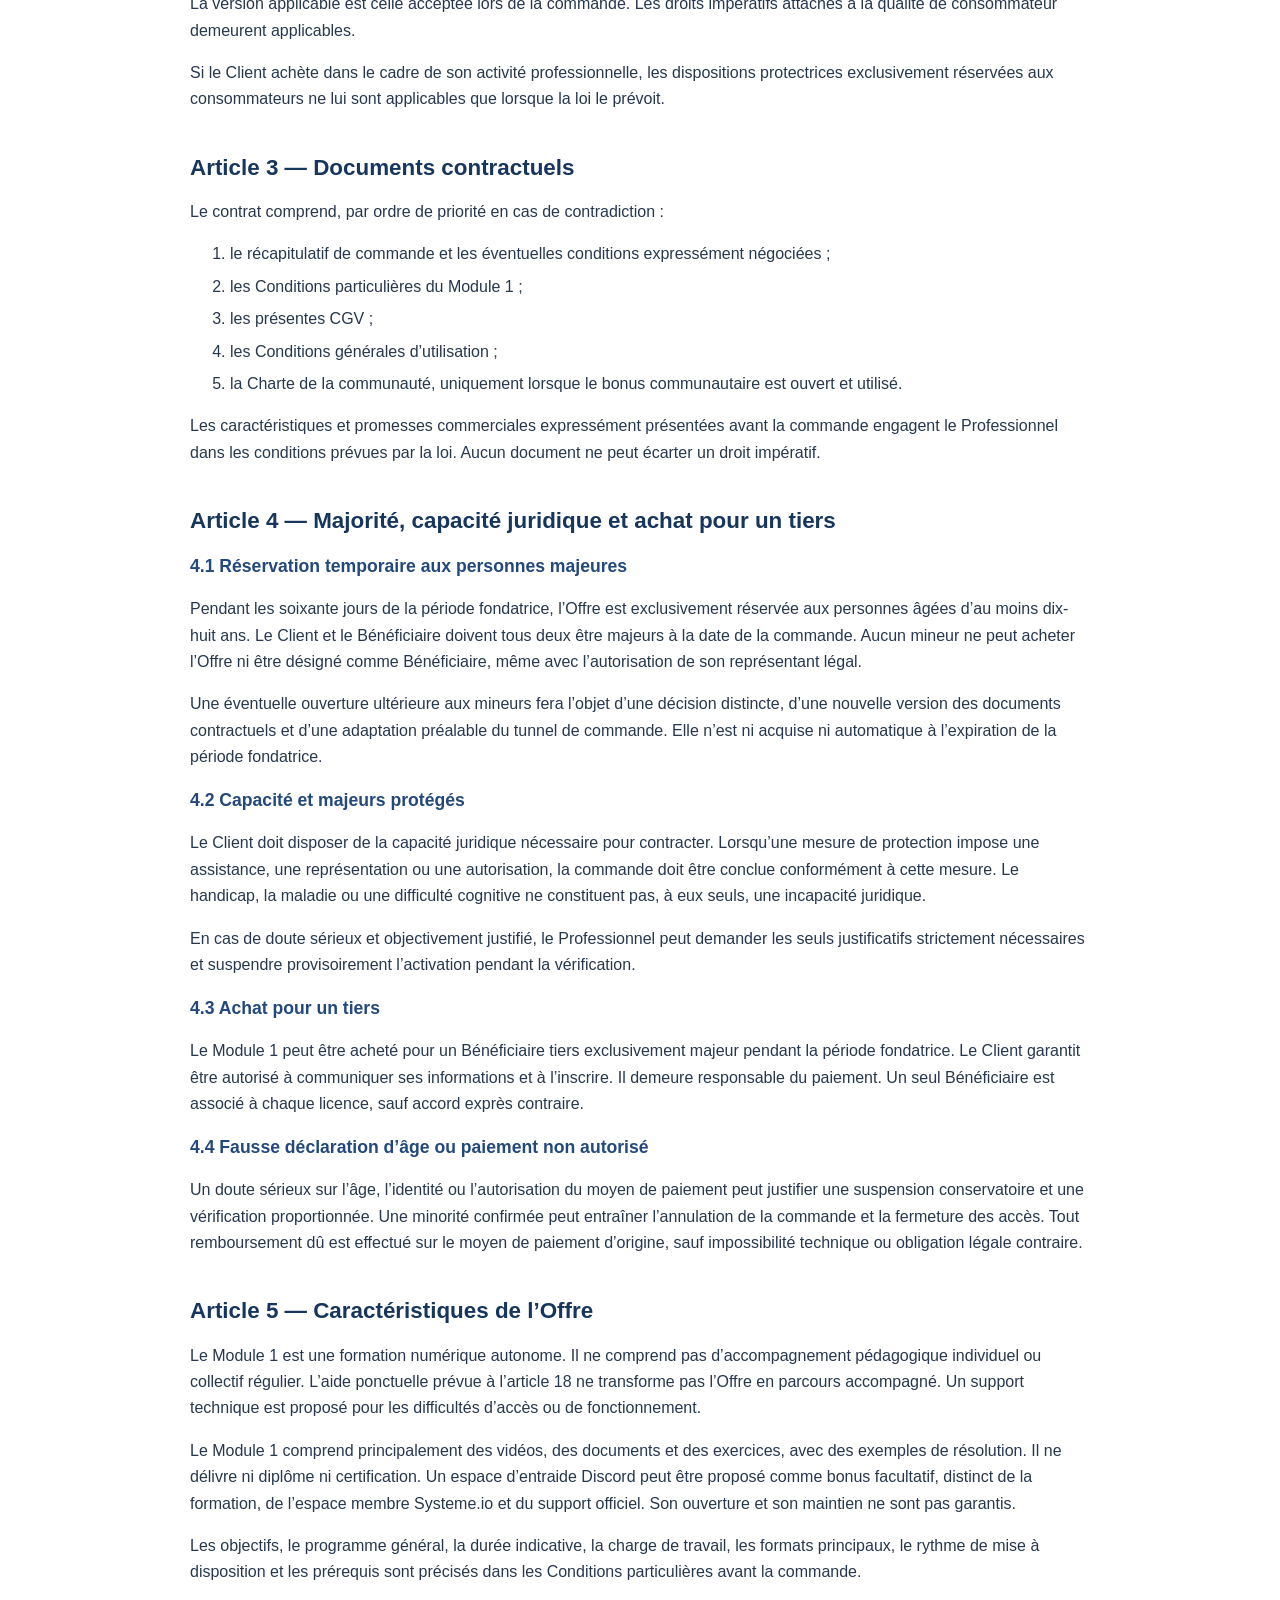
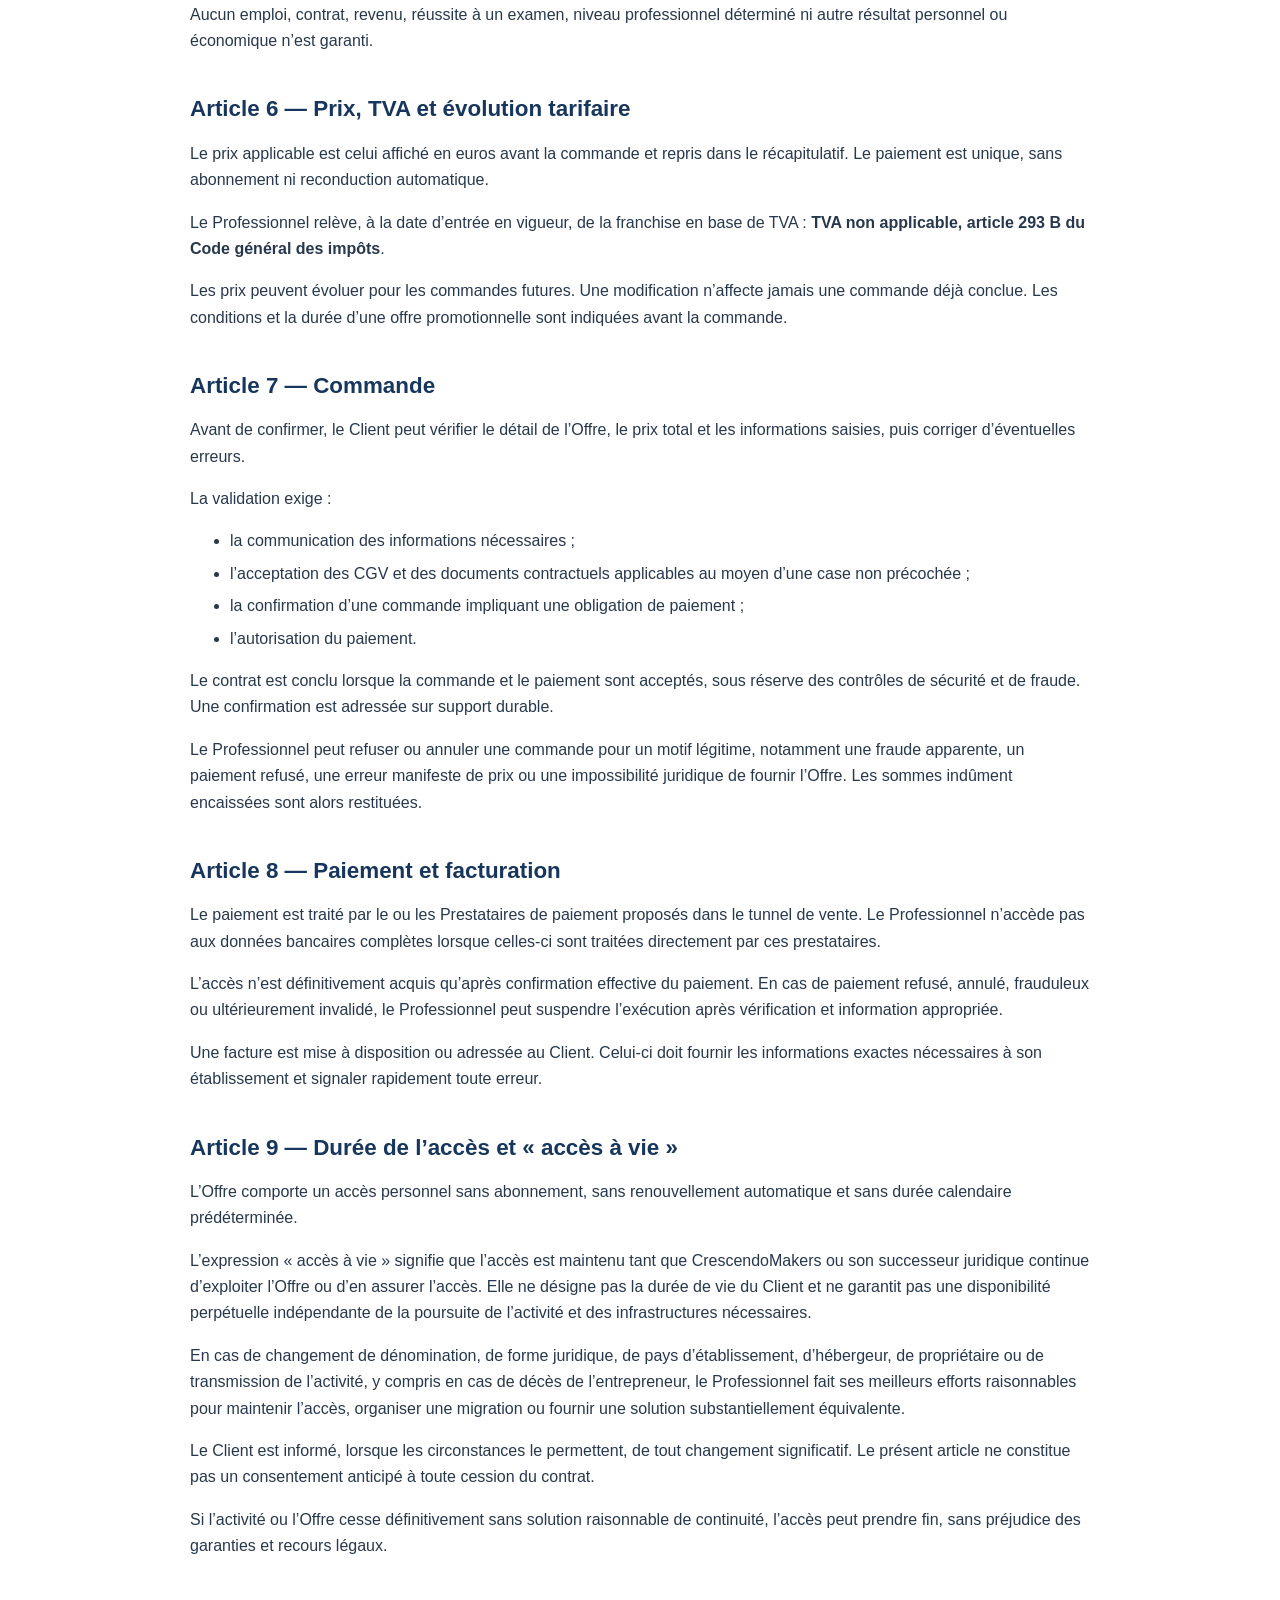
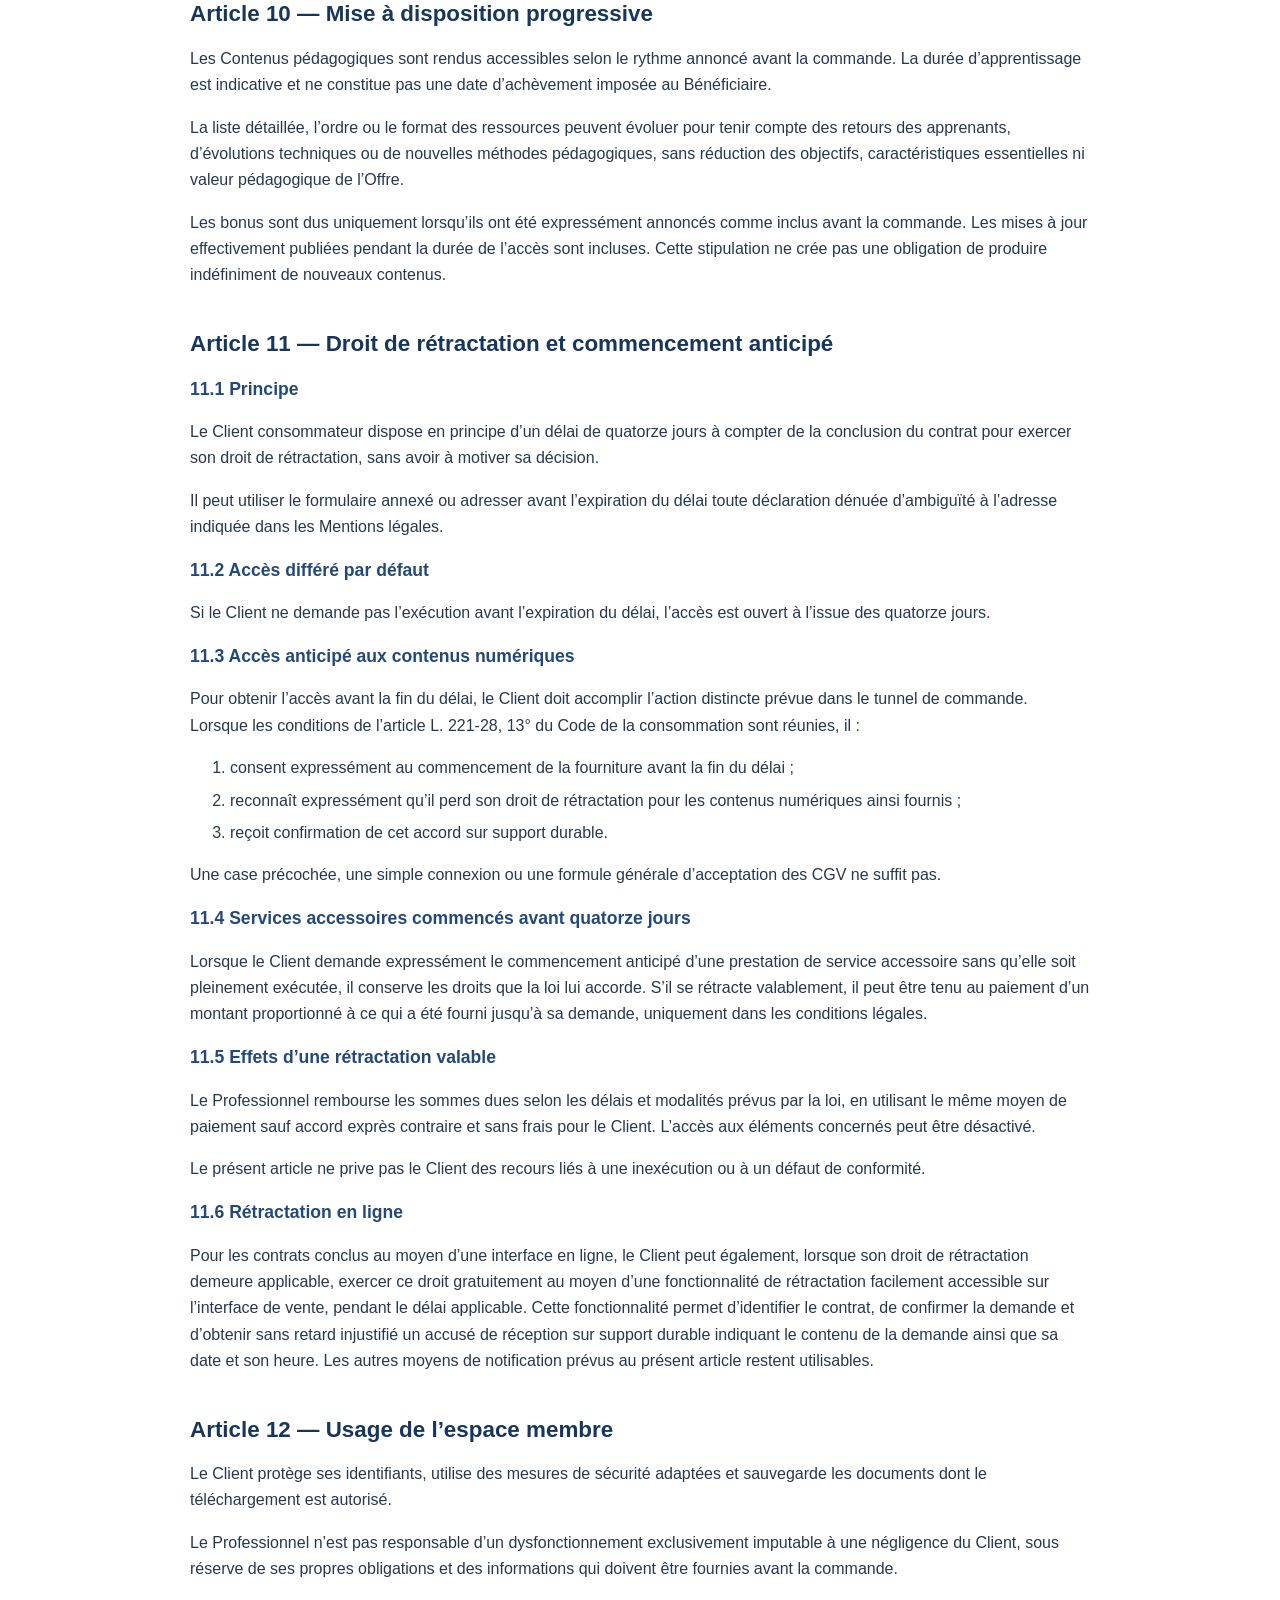
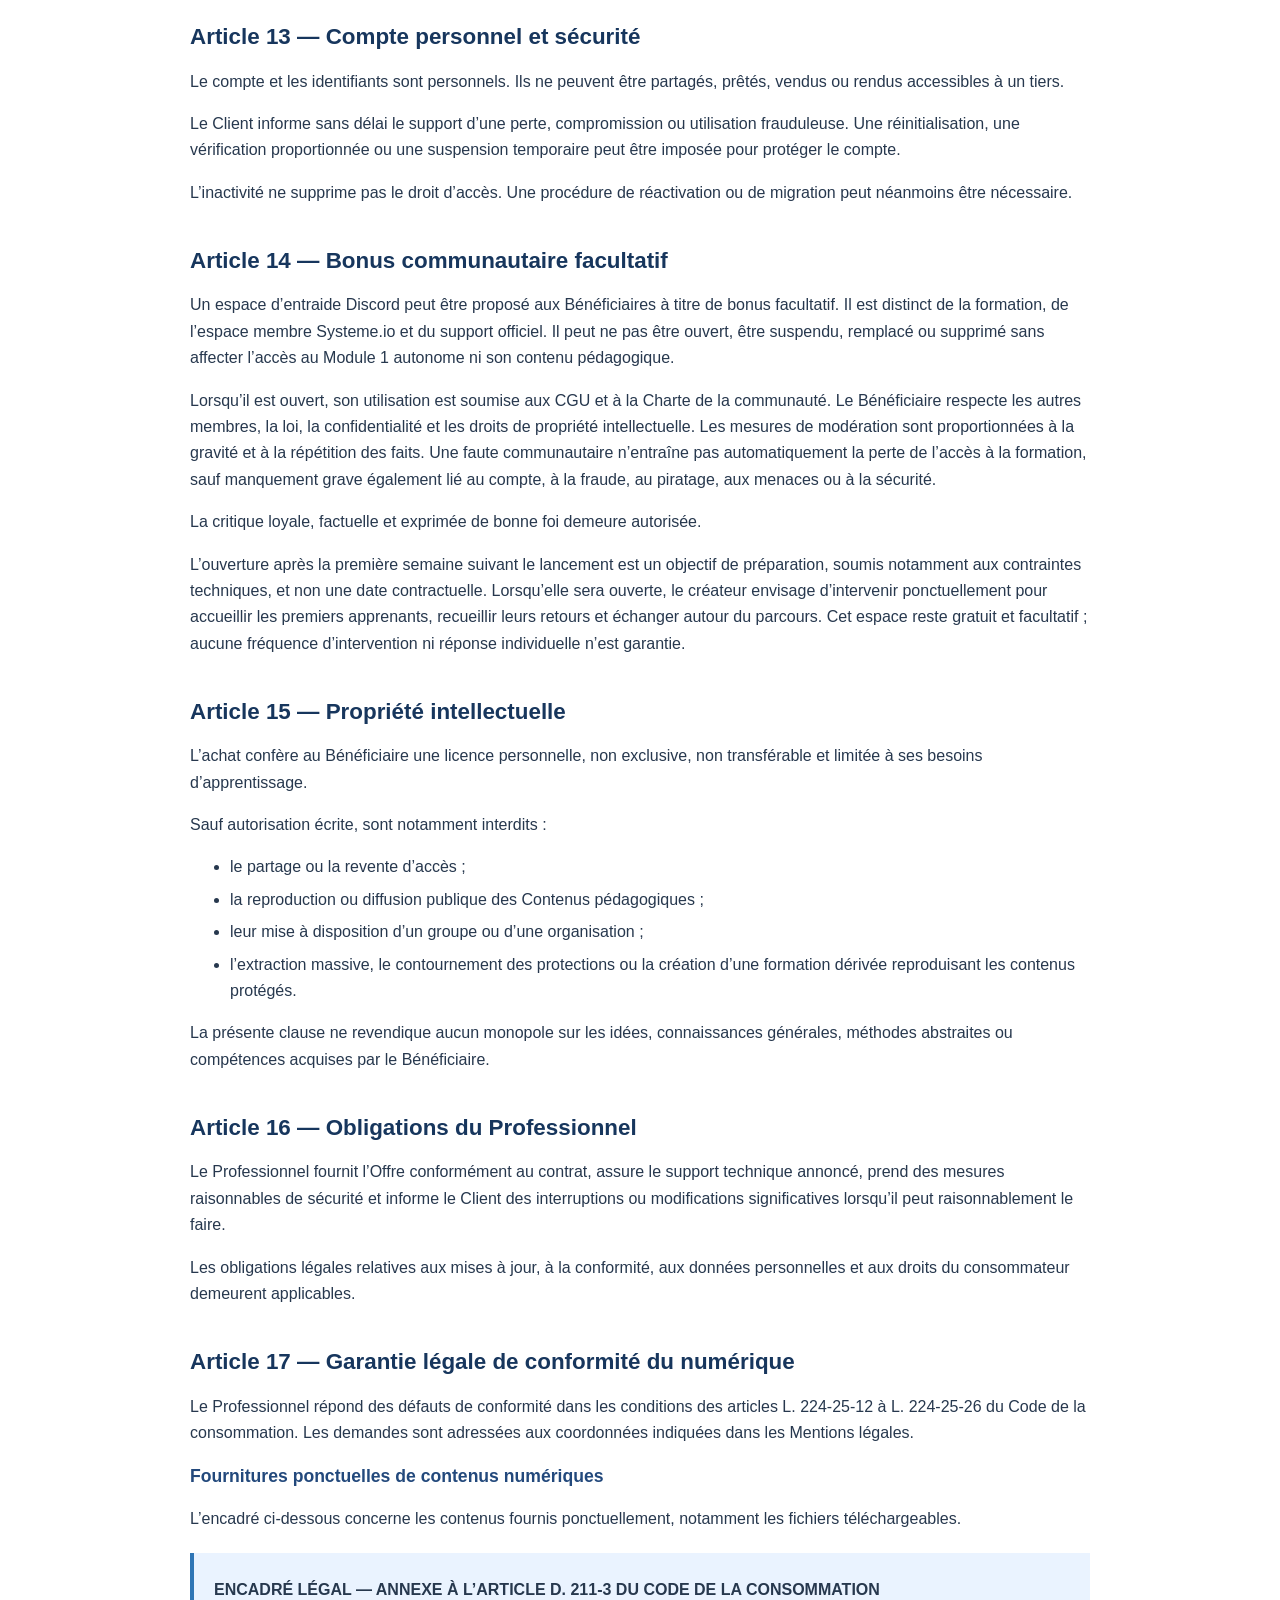
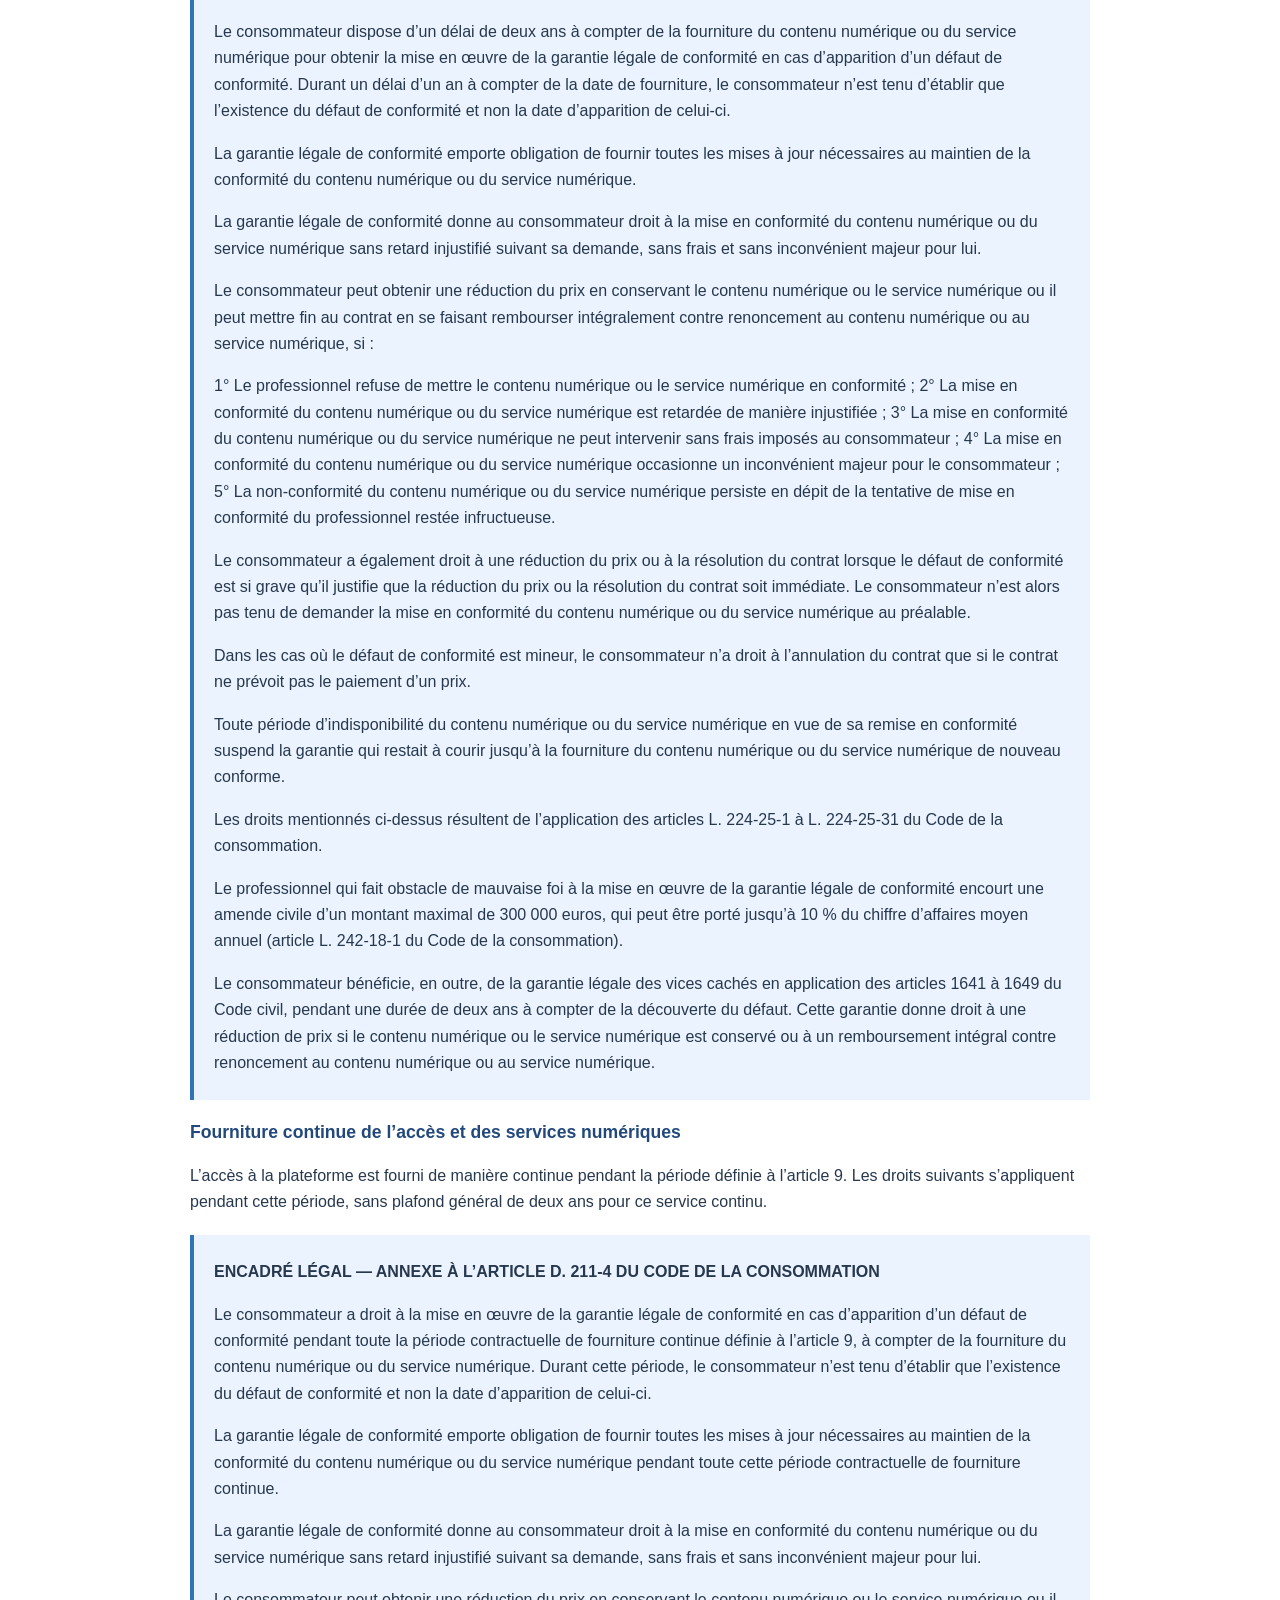
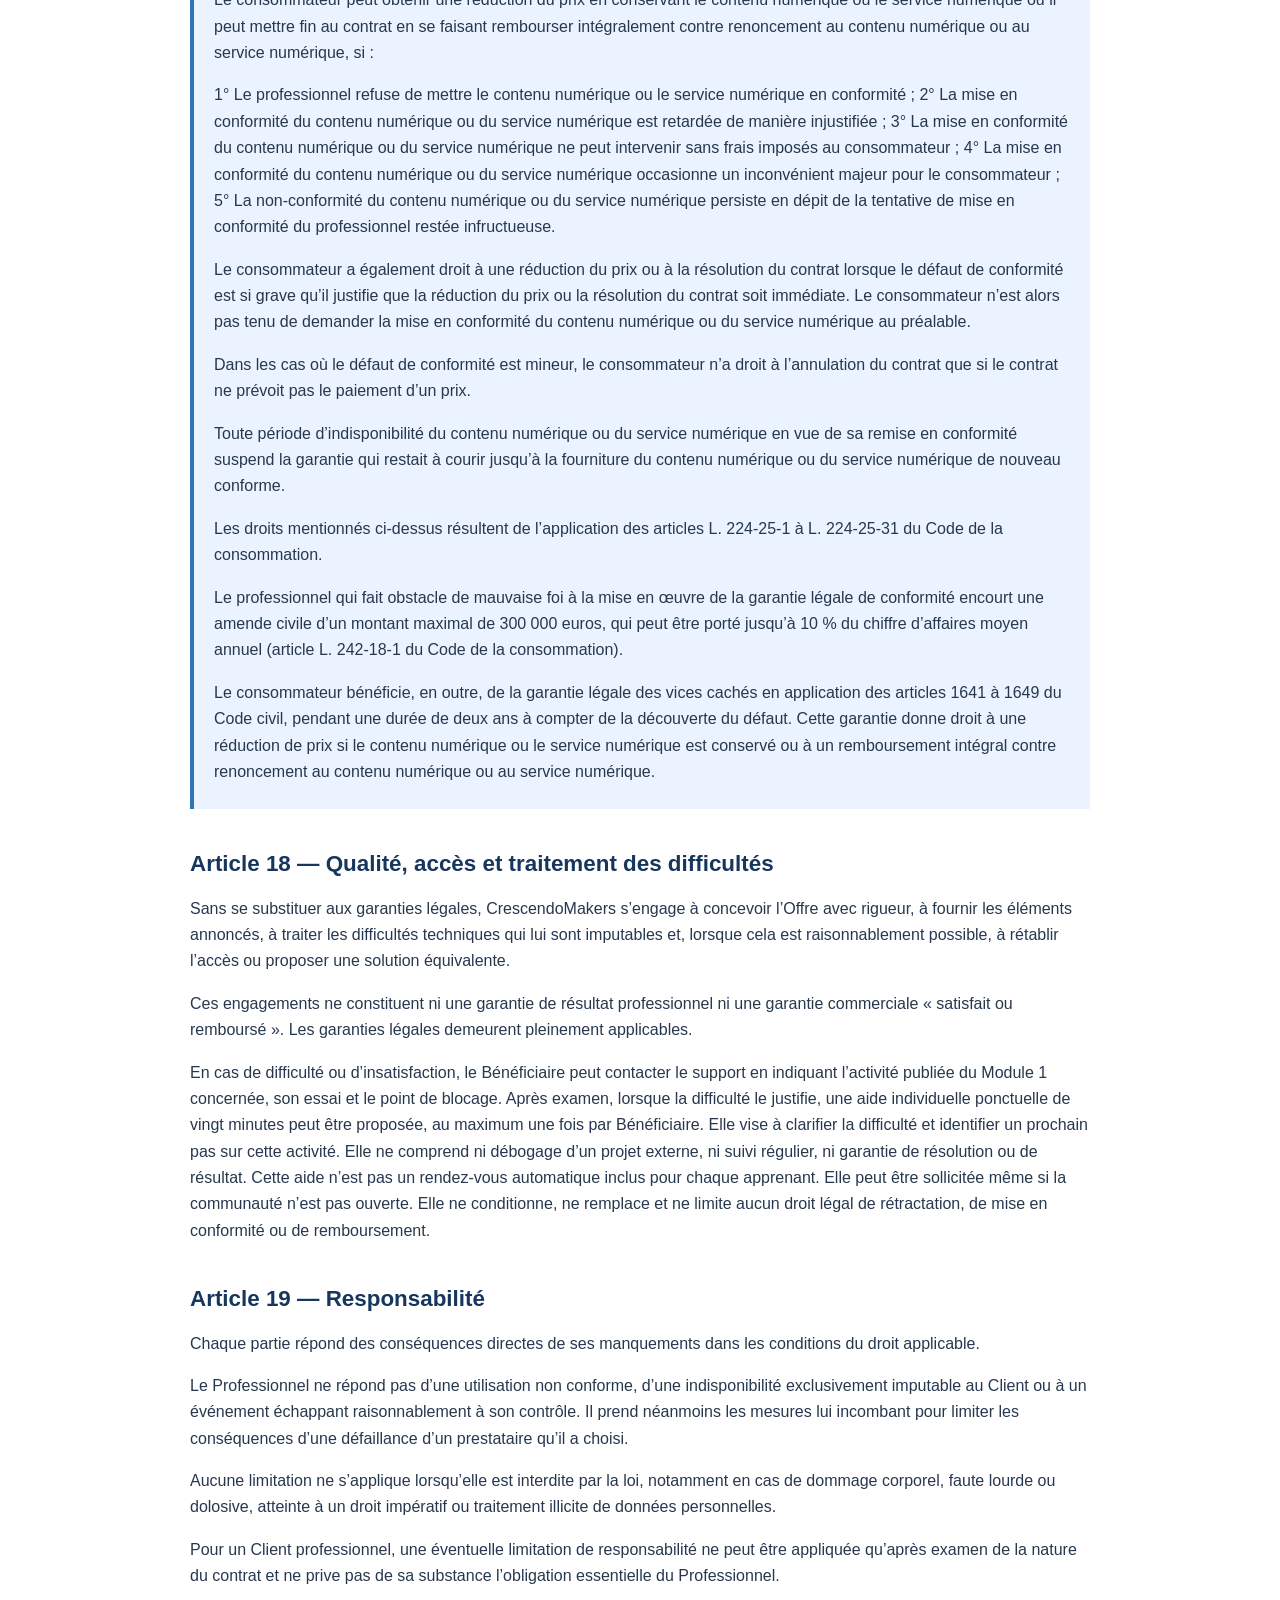
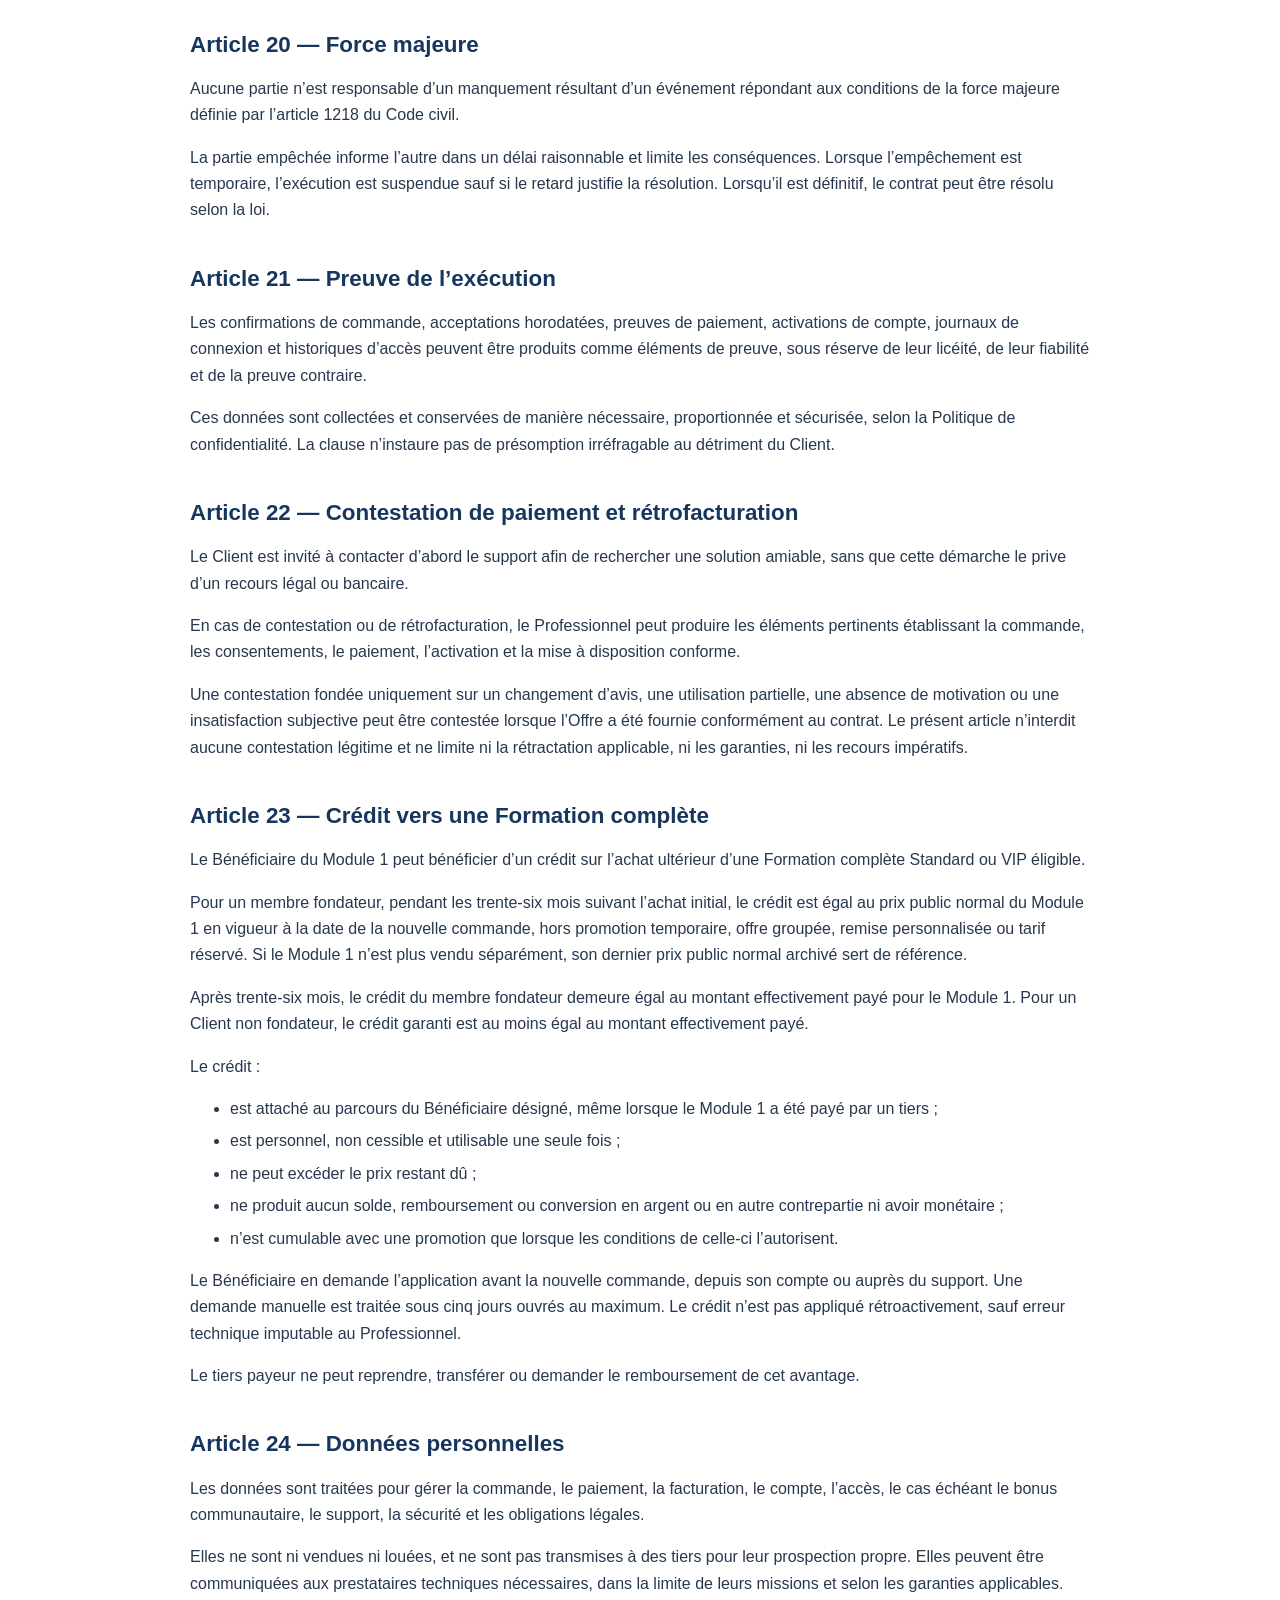
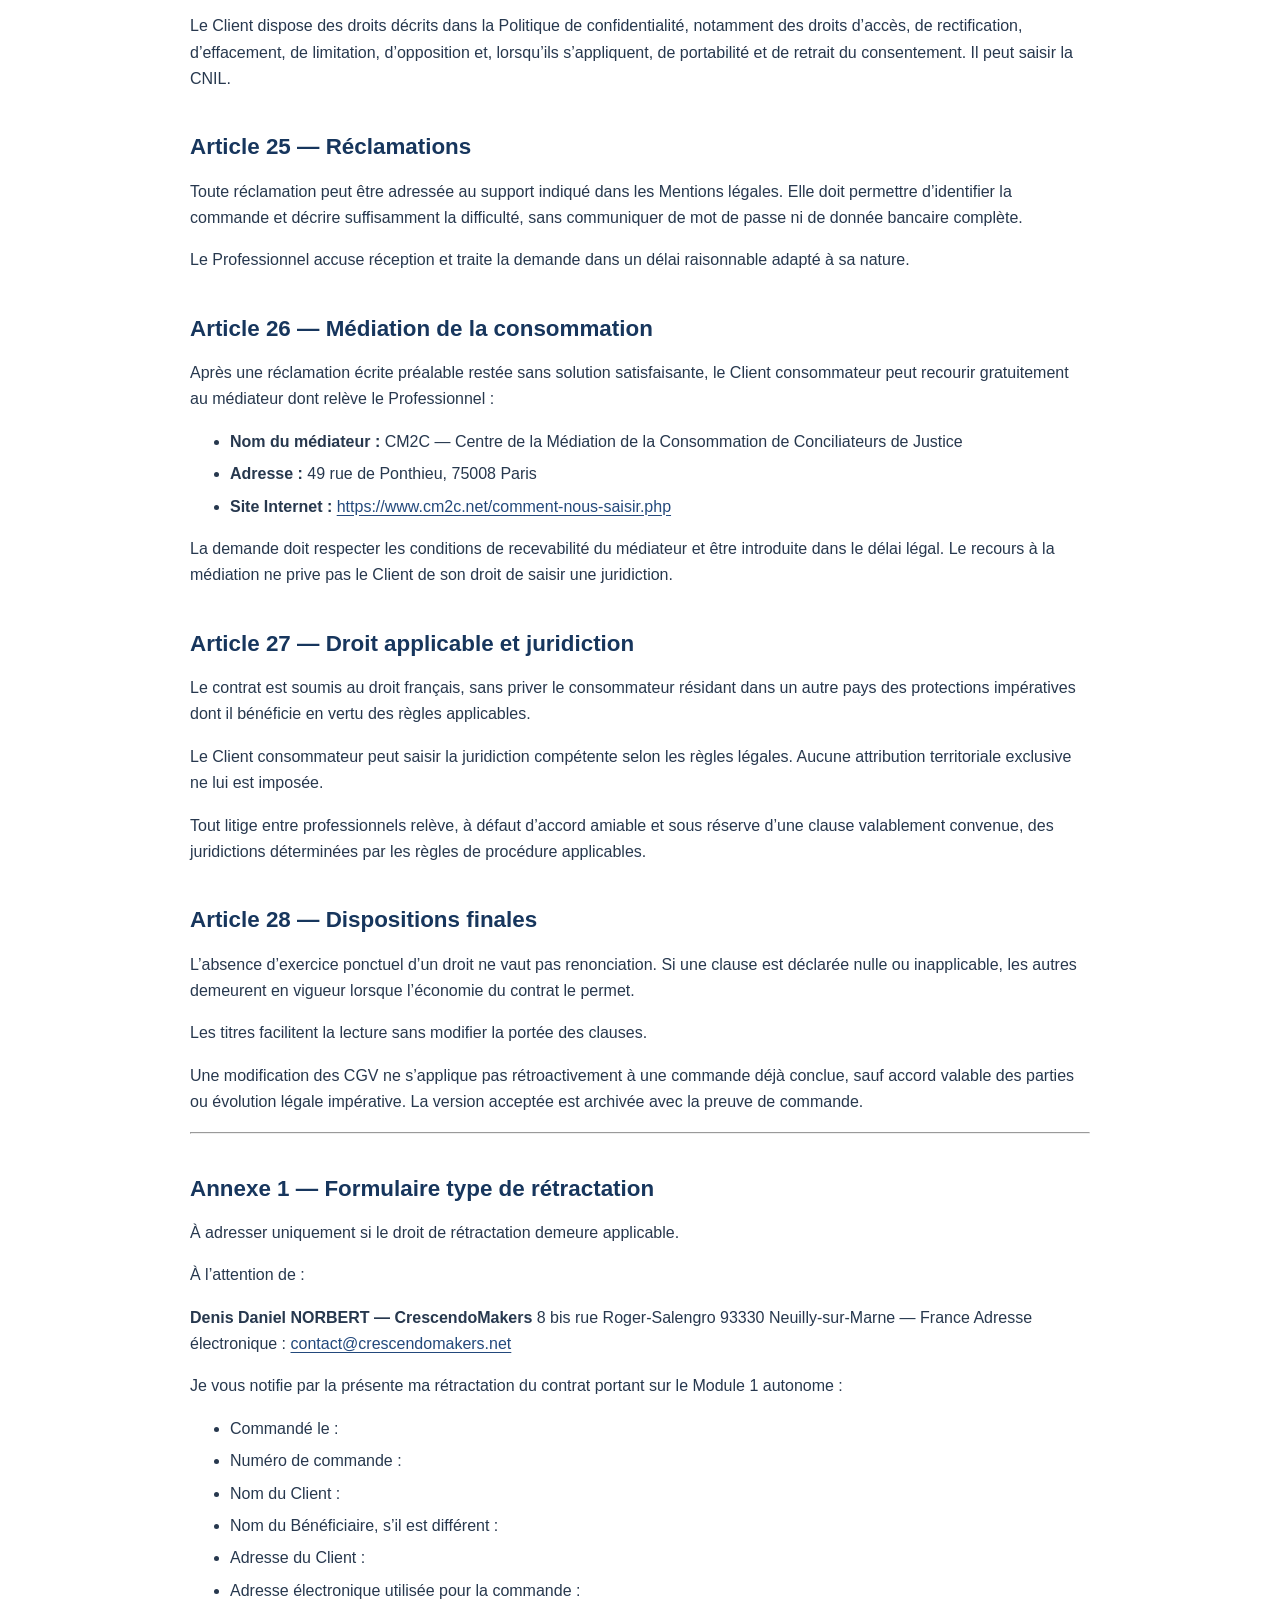
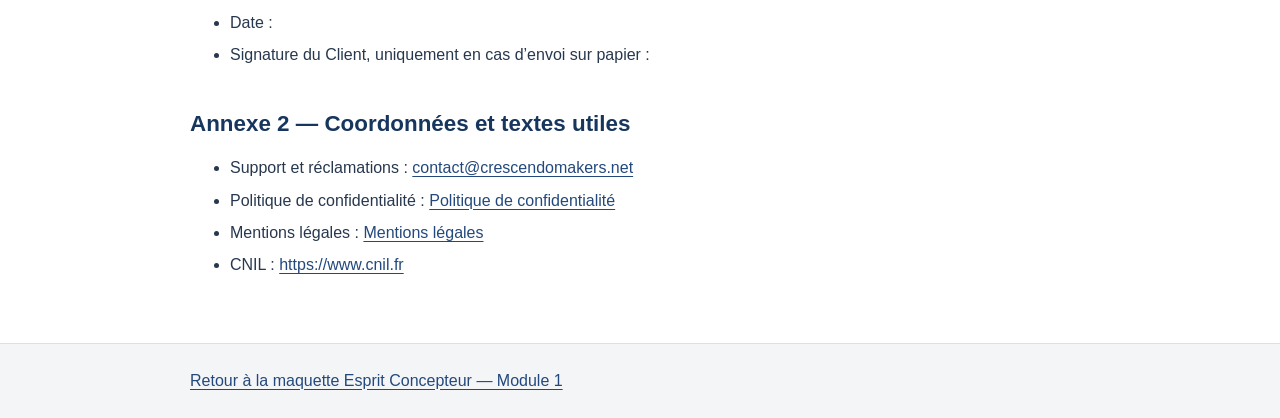
==== commit 89fd1860: "publish: demo order flow, opt-in form and legal pages" ====
--- a/cgv-module-1.html
+++ b/cgv-module-1.html
@@ -549,8 +549,8 @@
 <h2 id="annexe-2-coordonnees-et-textes-utiles">Annexe 2 — Coordonnées et textes utiles</h2>
 <ul>
 <li>Support et réclamations : <a href="mailto:contact@crescendomakers.net">contact@crescendomakers.net</a></li>
-<li>Politique de confidentialité : <a href="https://crescendomakers.net/politique-de-confidentialite">https://crescendomakers.net/politique-de-confidentialite</a></li>
-<li>Mentions légales : <a href="https://crescendomakers.net/mentions-legales">https://crescendomakers.net/mentions-legales</a></li>
+<li>Politique de confidentialité : <a href="https://androidedn.github.io/crescendomakers-esprit-concepteur-preview/confidentialite.html">Politique de confidentialité</a></li>
+<li>Mentions légales : <a href="https://androidedn.github.io/crescendomakers-esprit-concepteur-preview/mentions-legales.html">Mentions légales</a></li>
 <li>CNIL : <a href="https://www.cnil.fr">https://www.cnil.fr</a></li>
 </ul>
 </article>
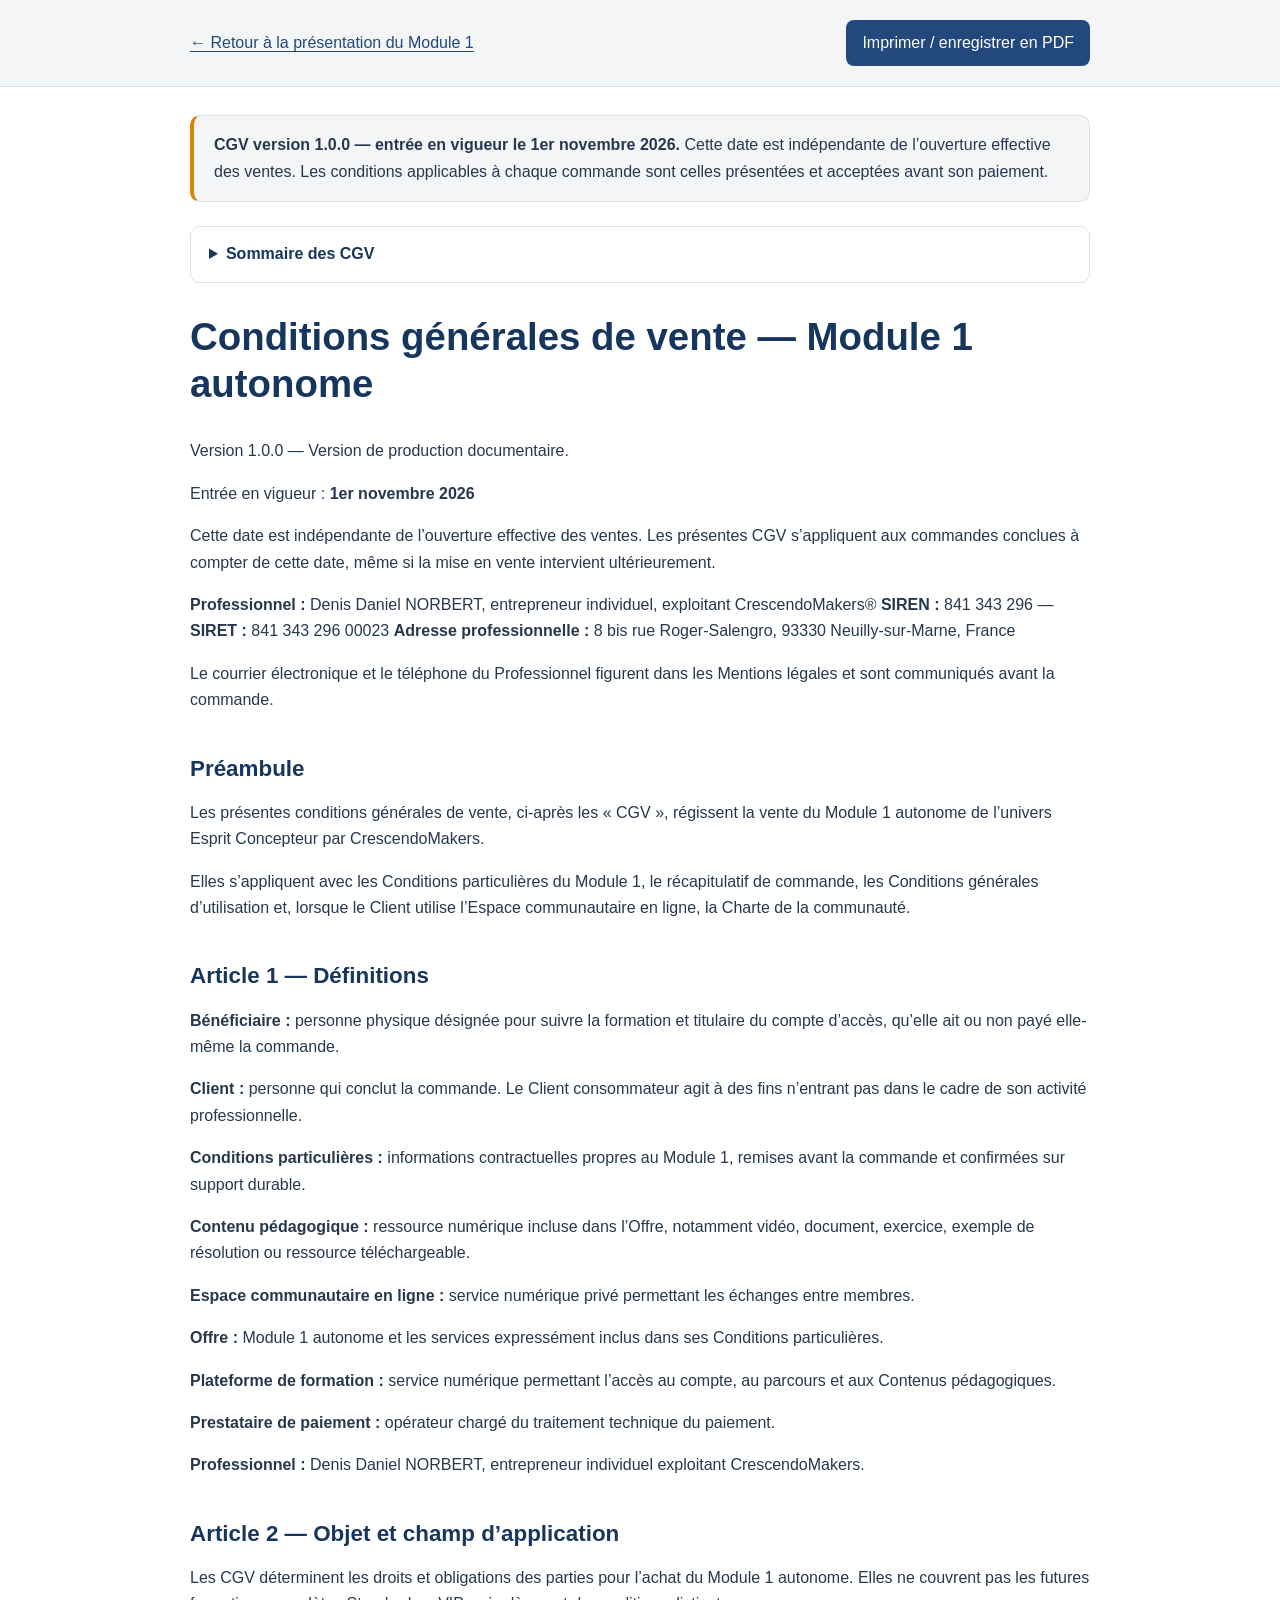
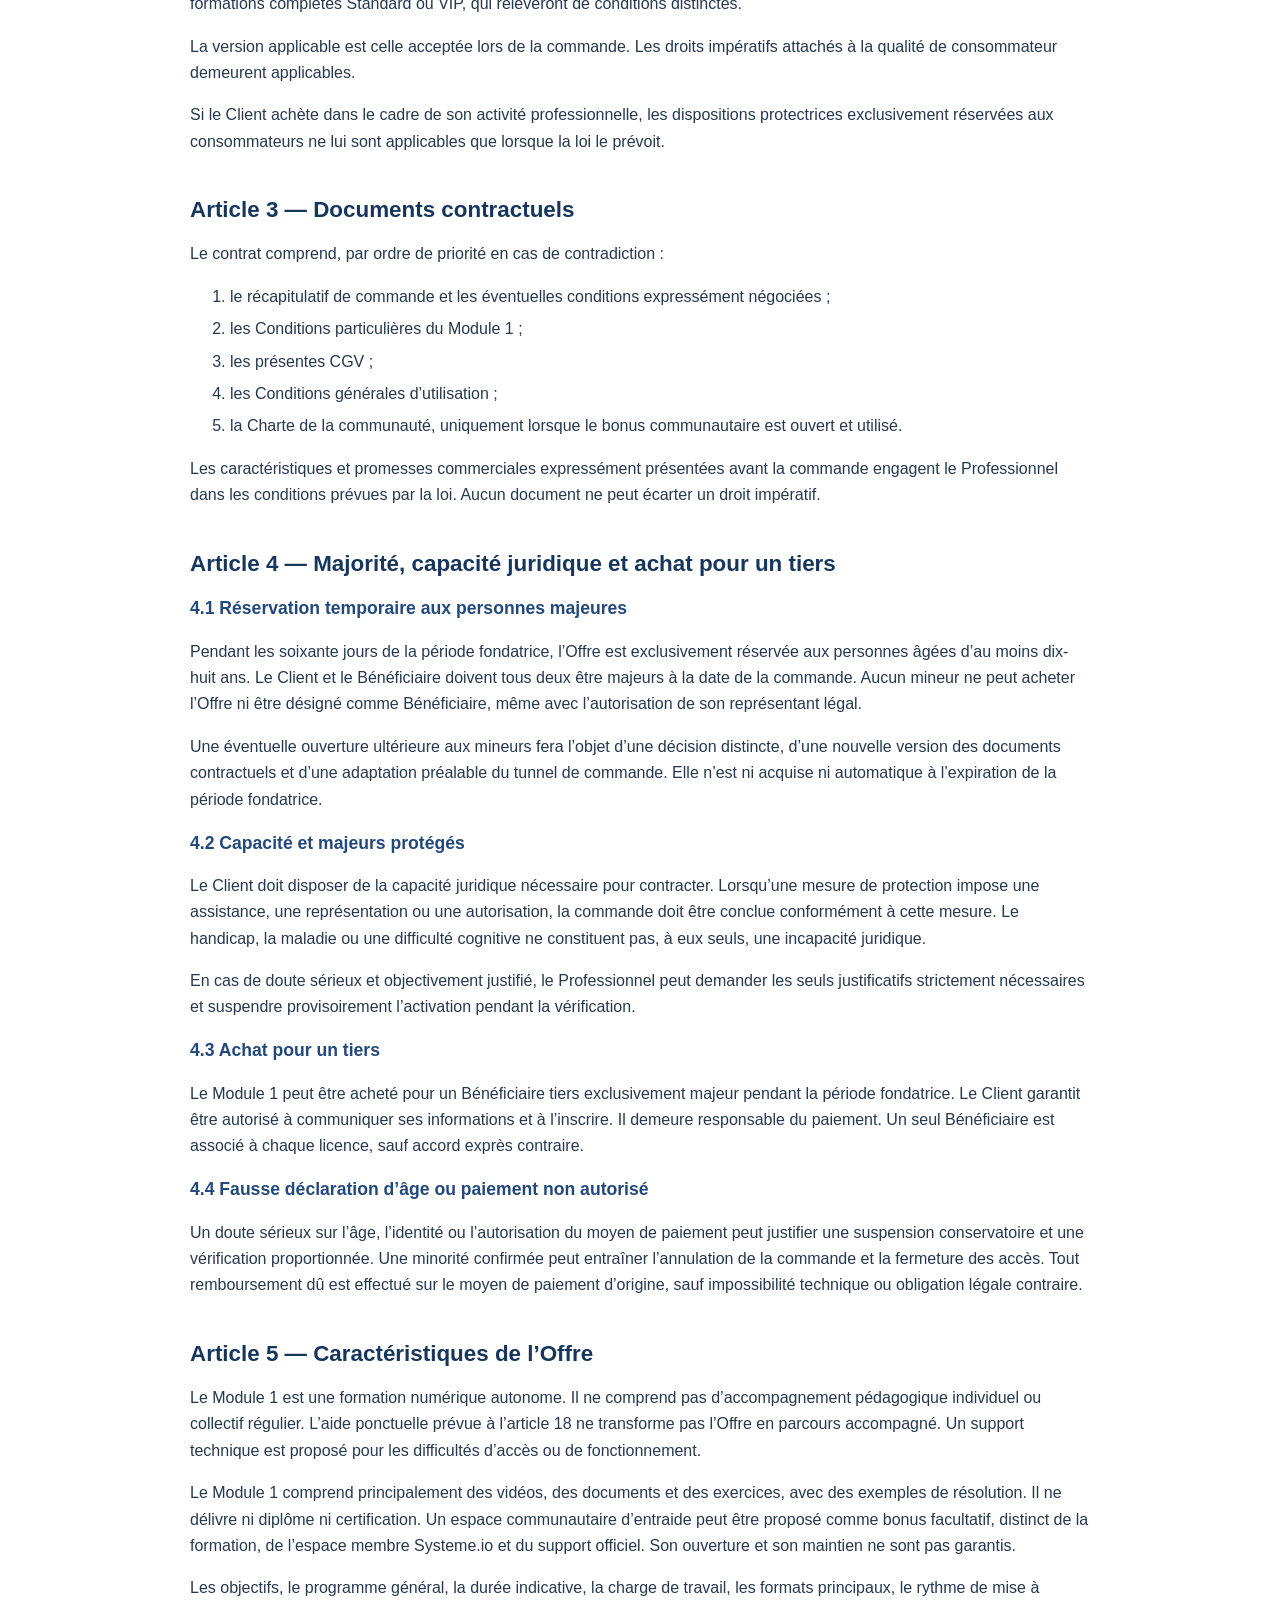
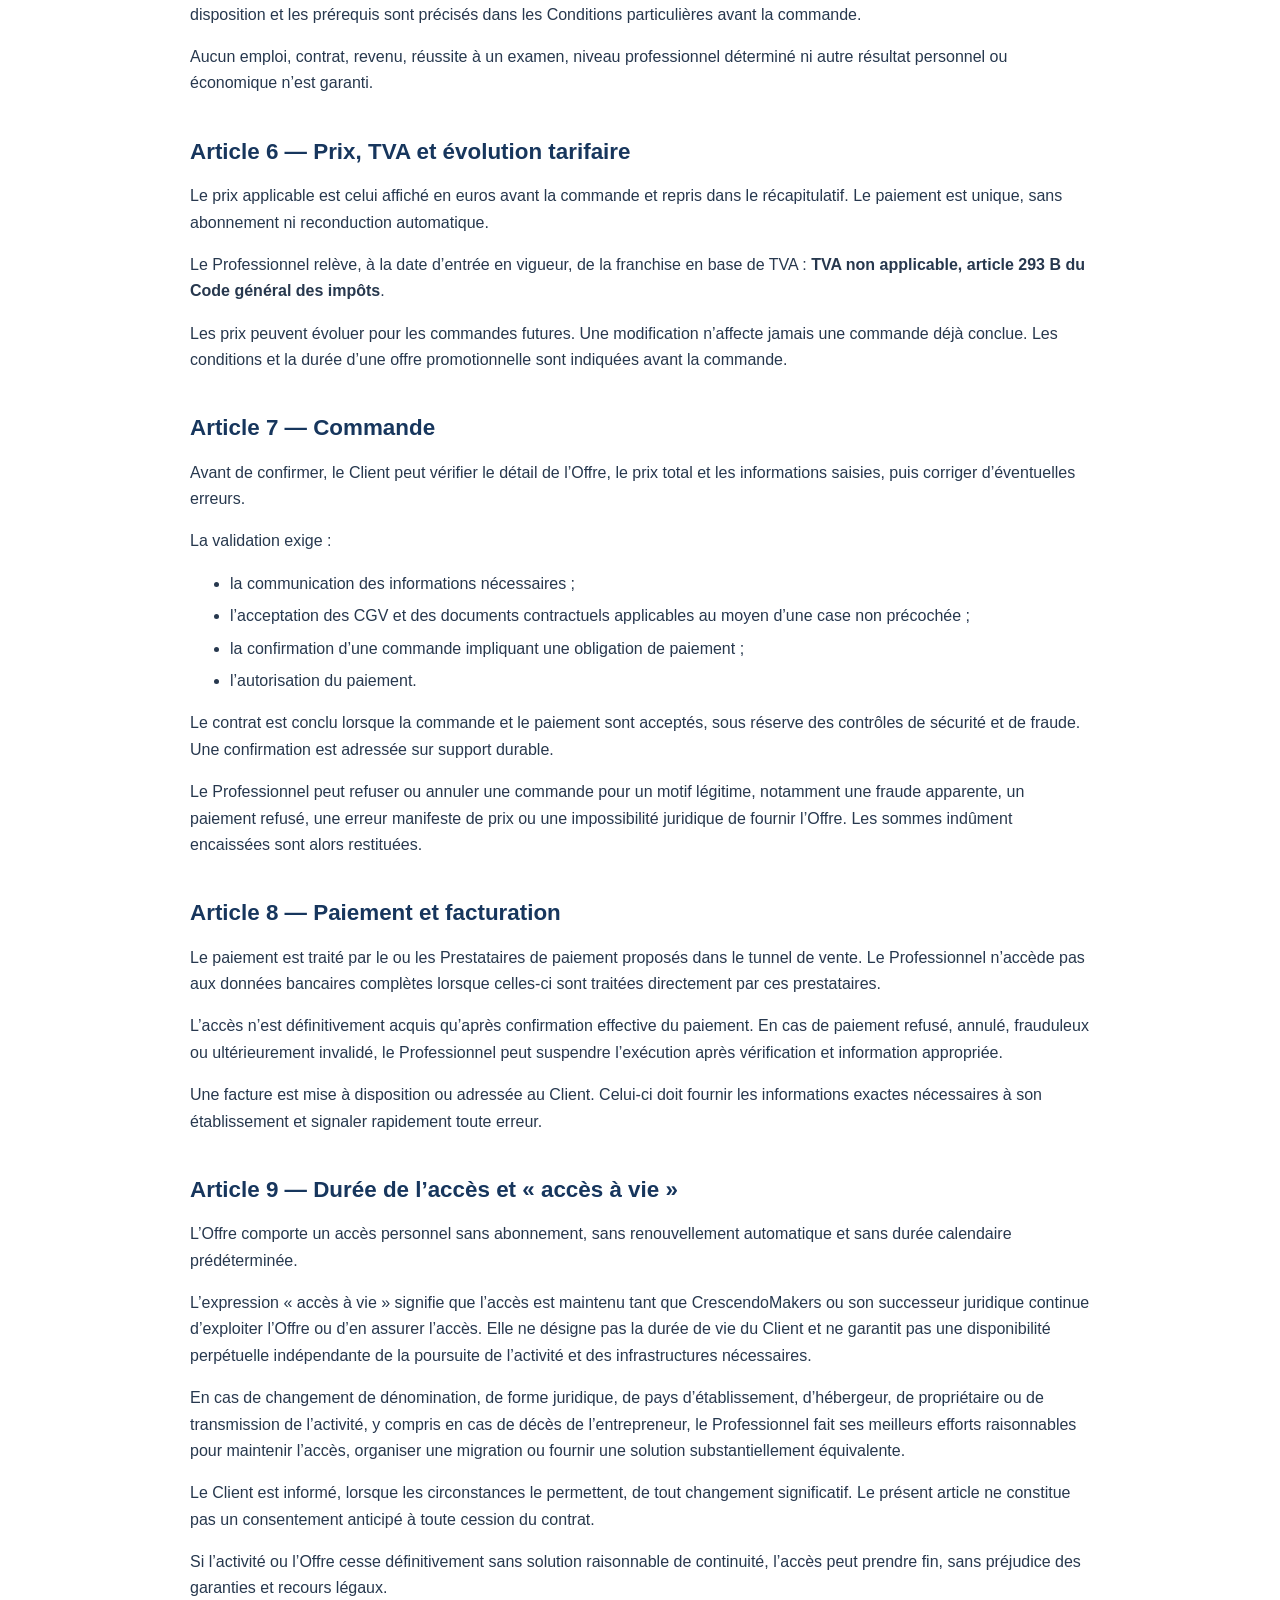
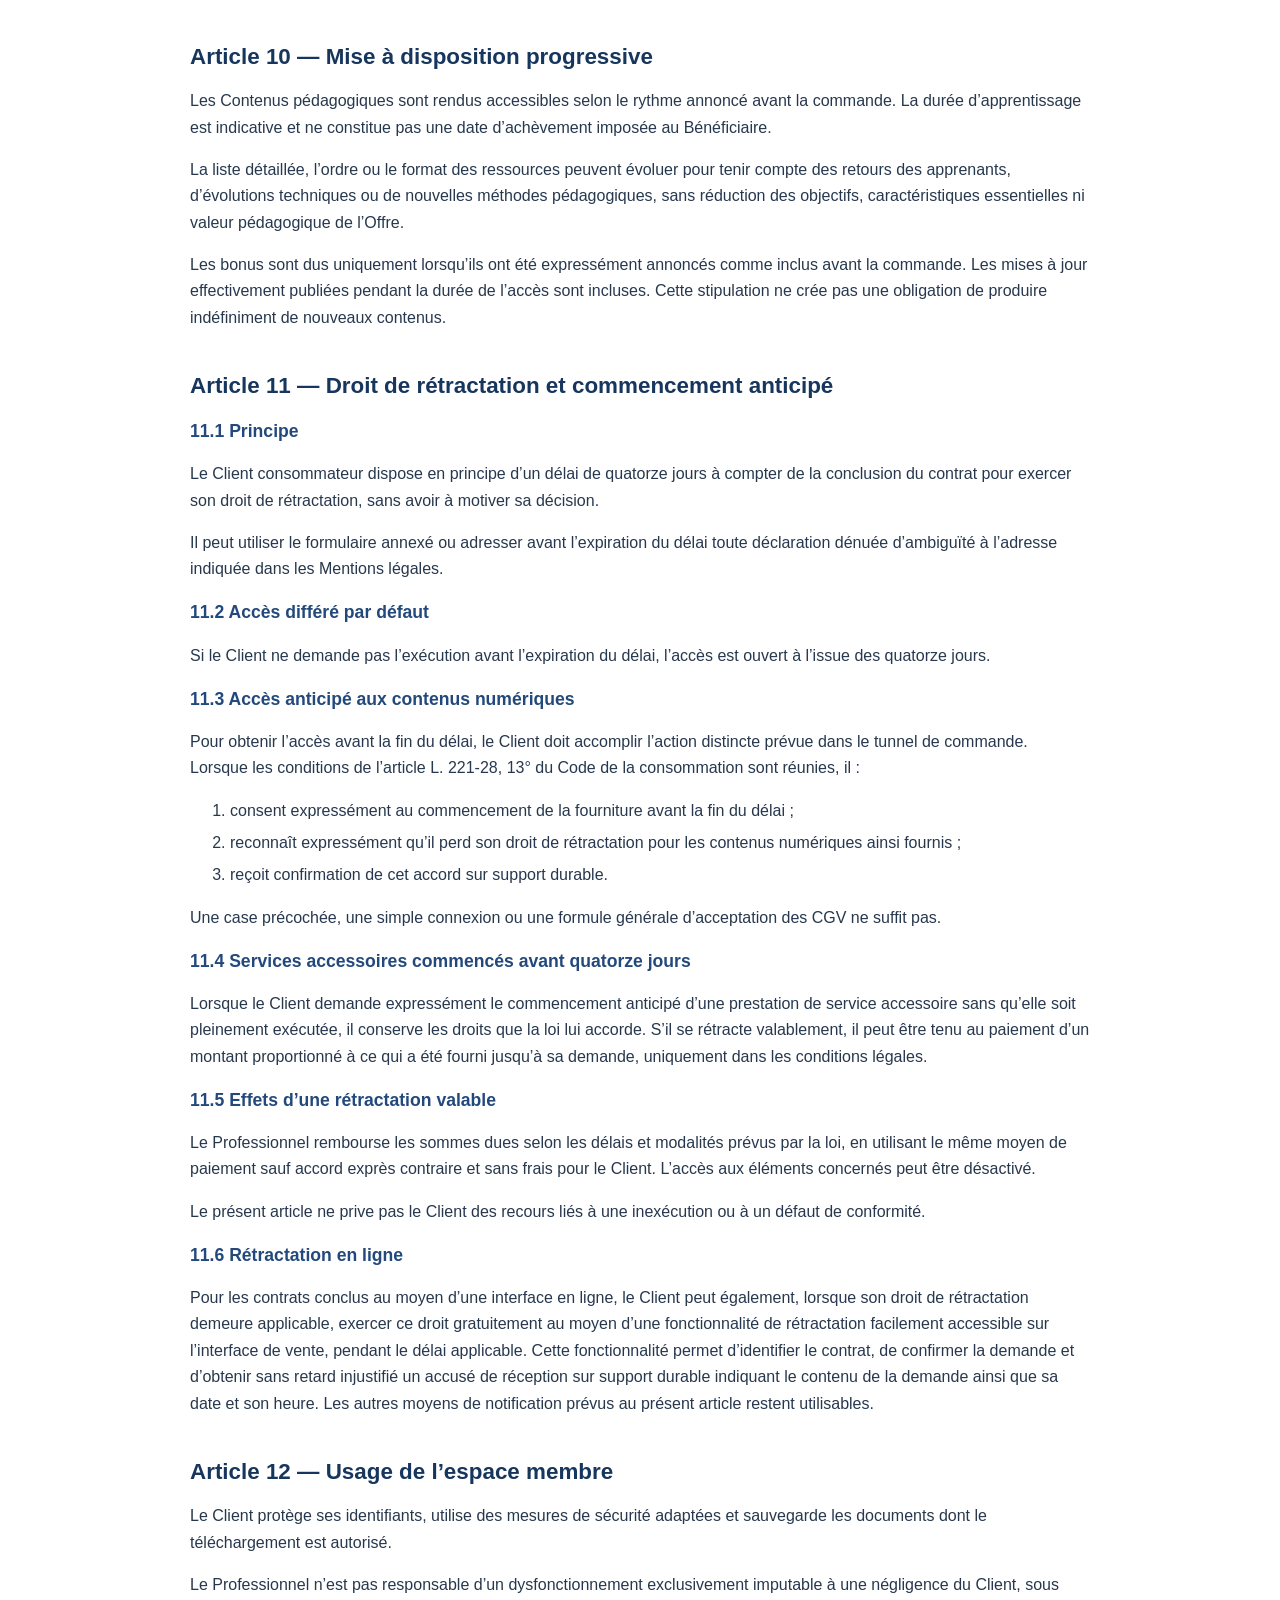
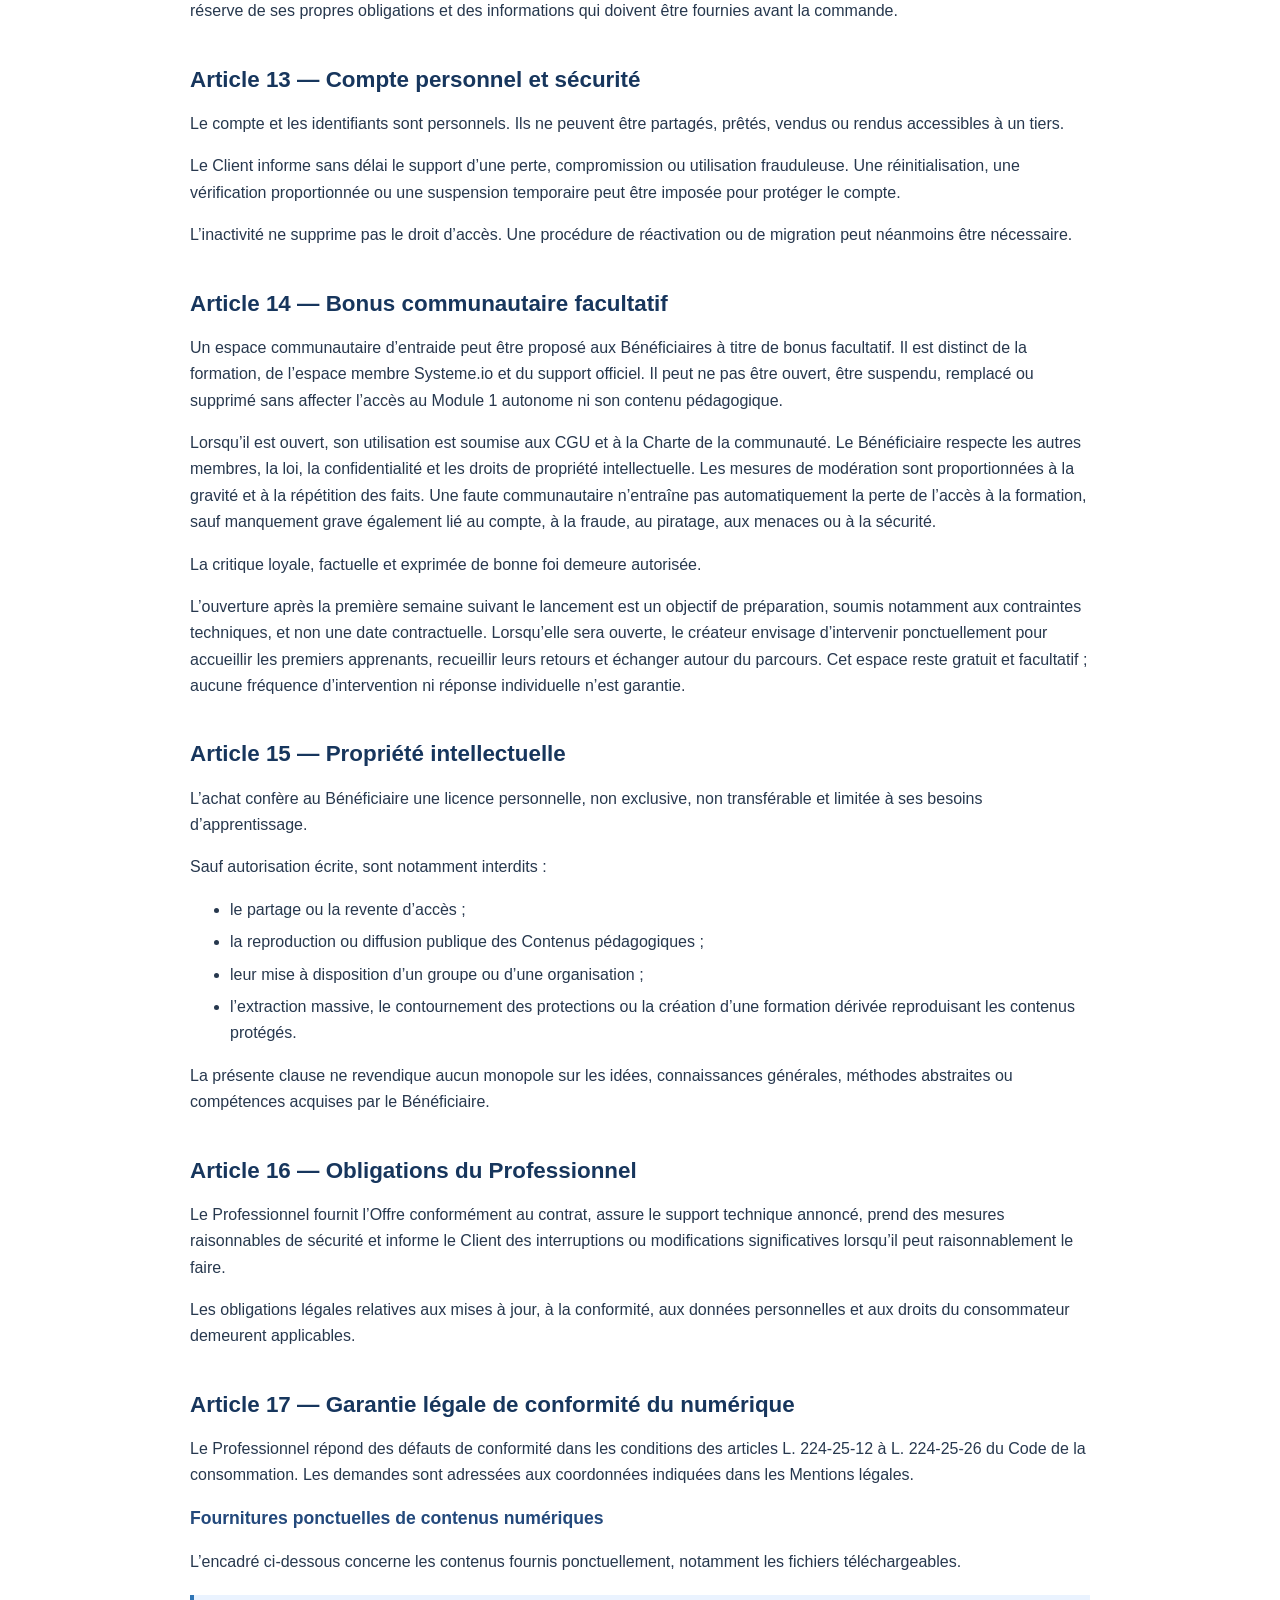
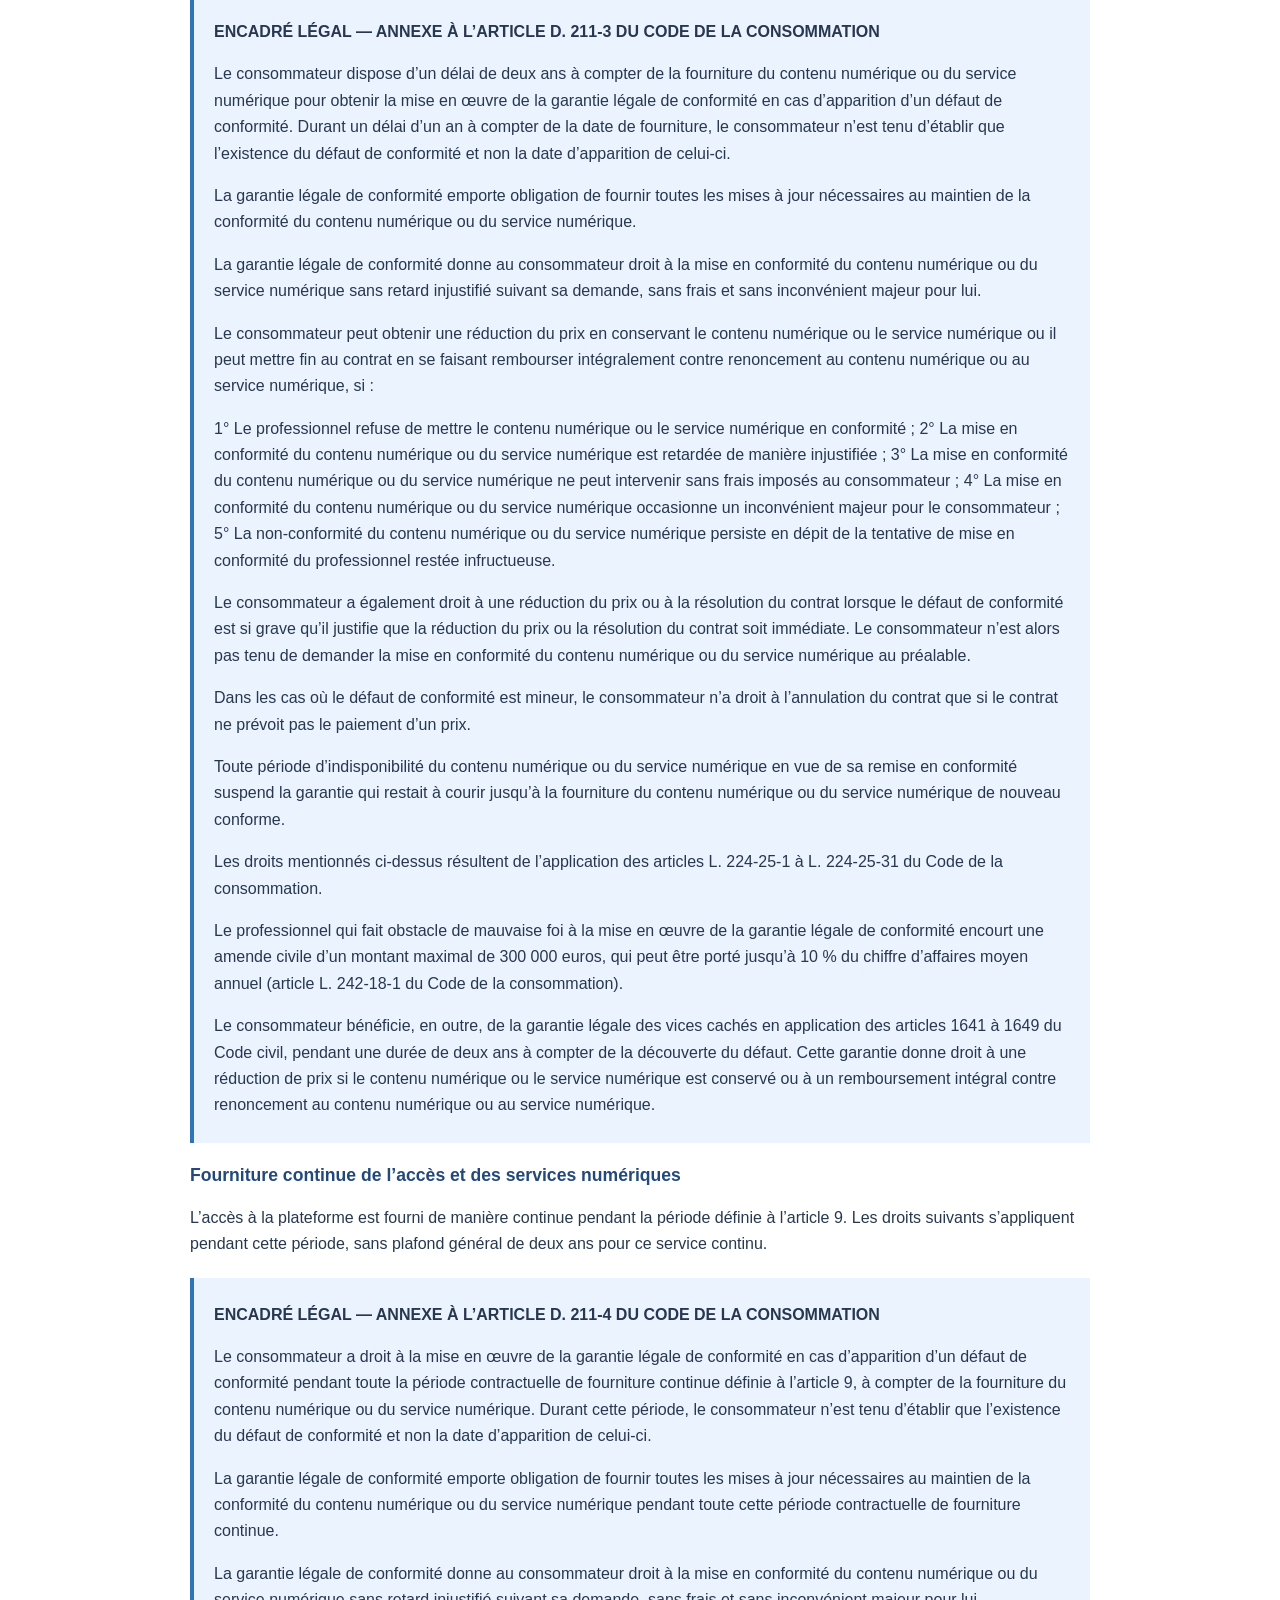
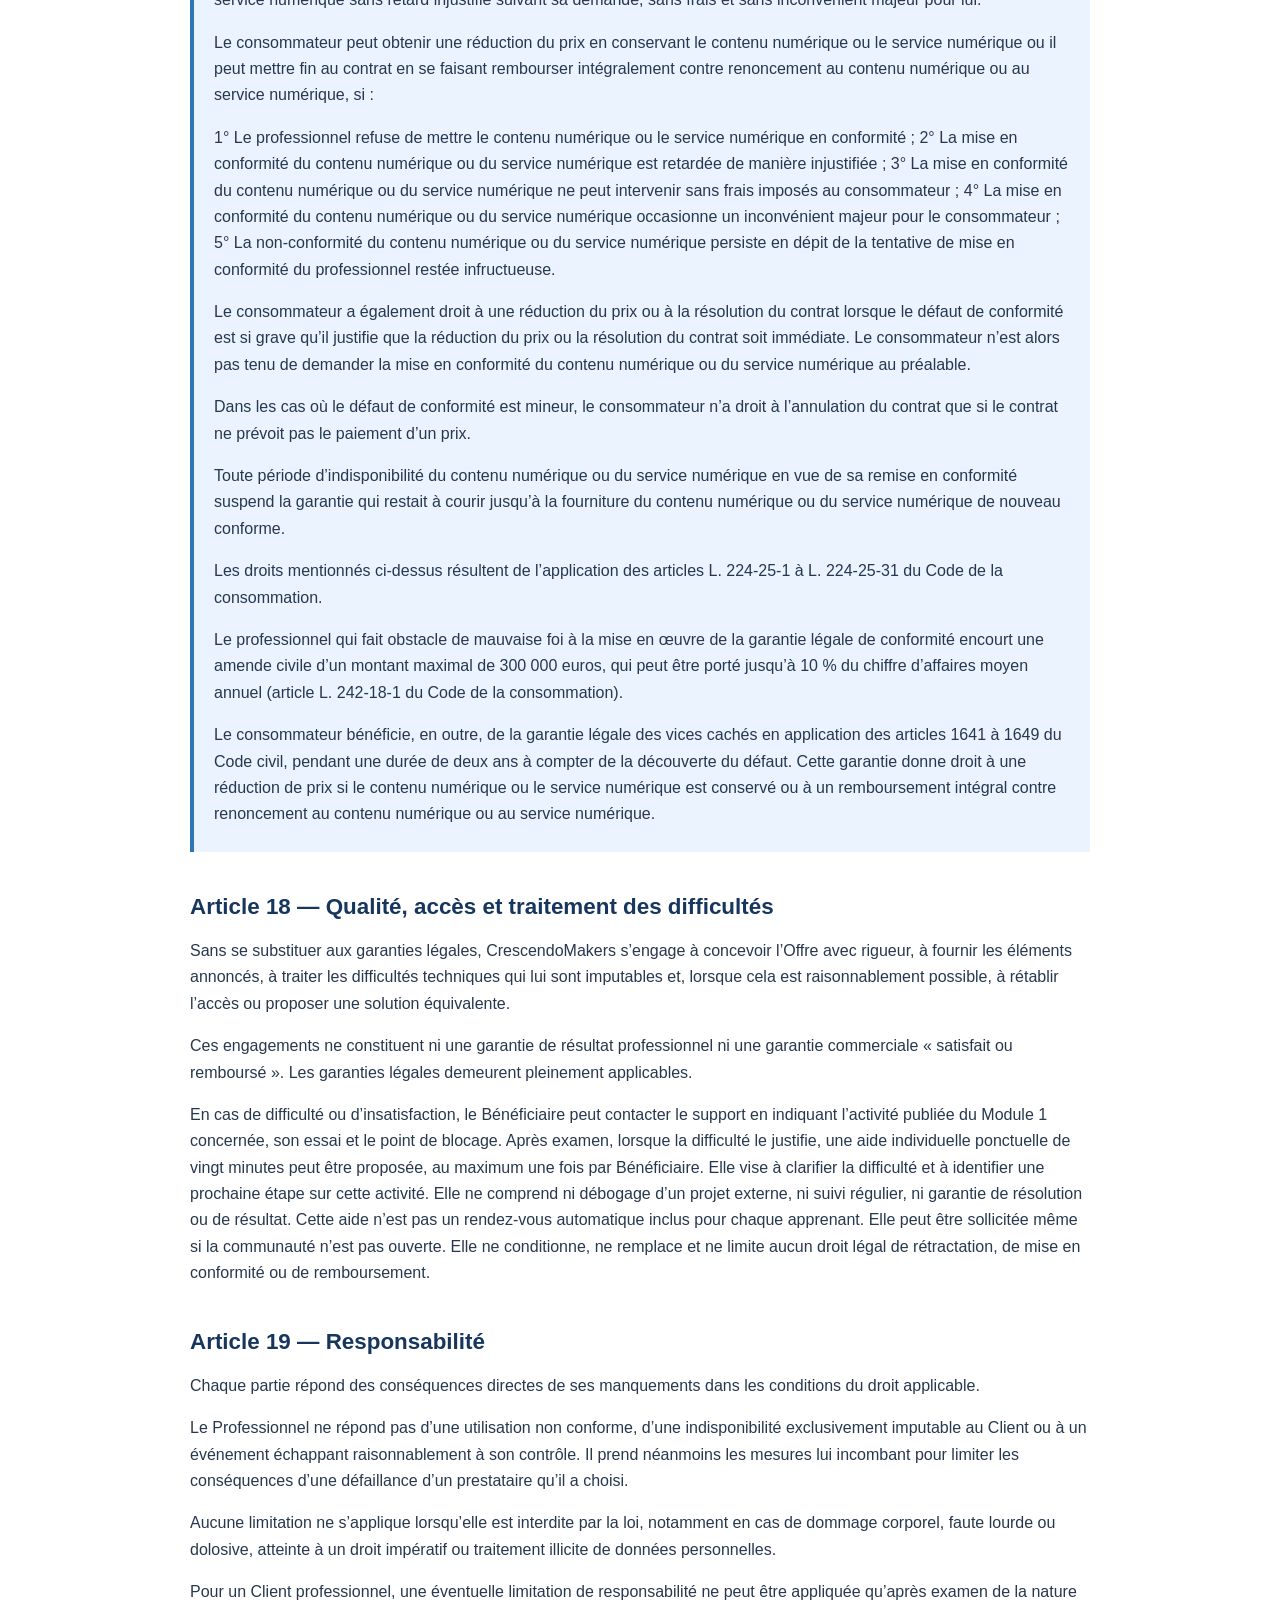
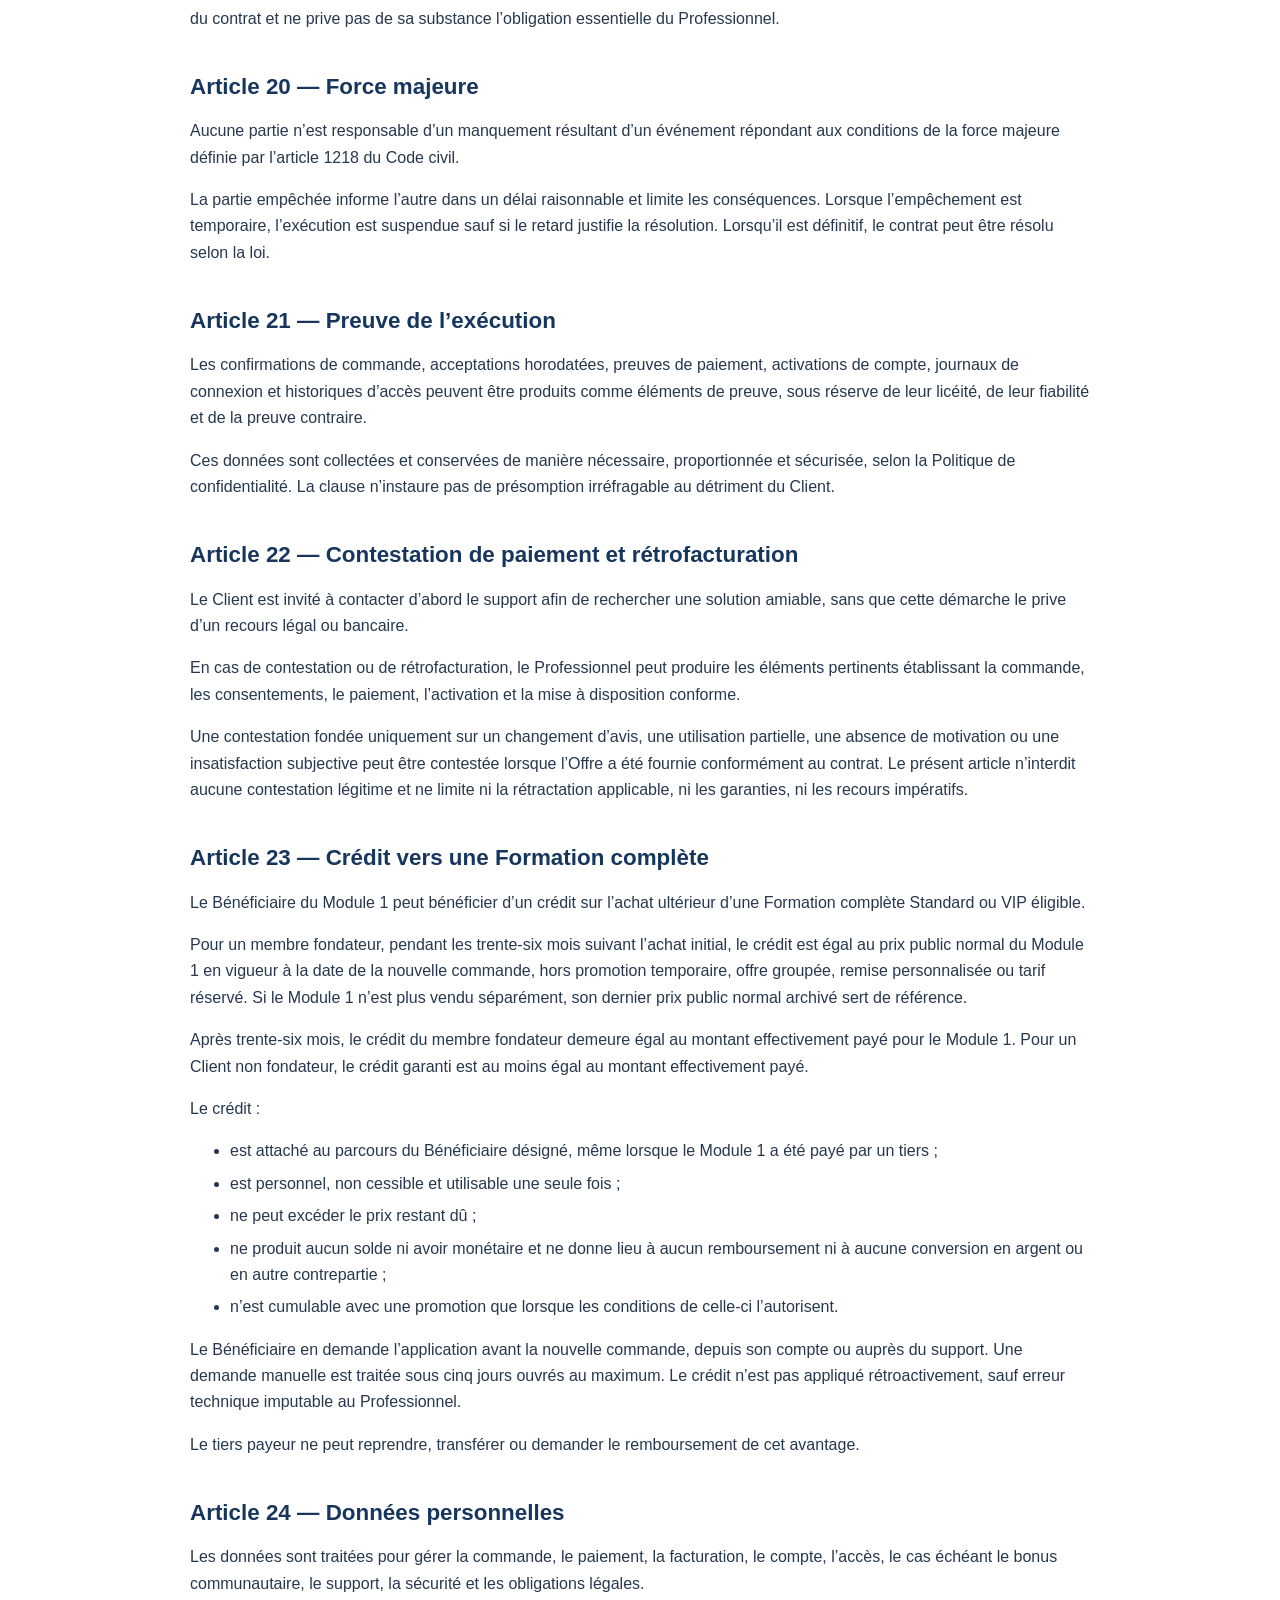
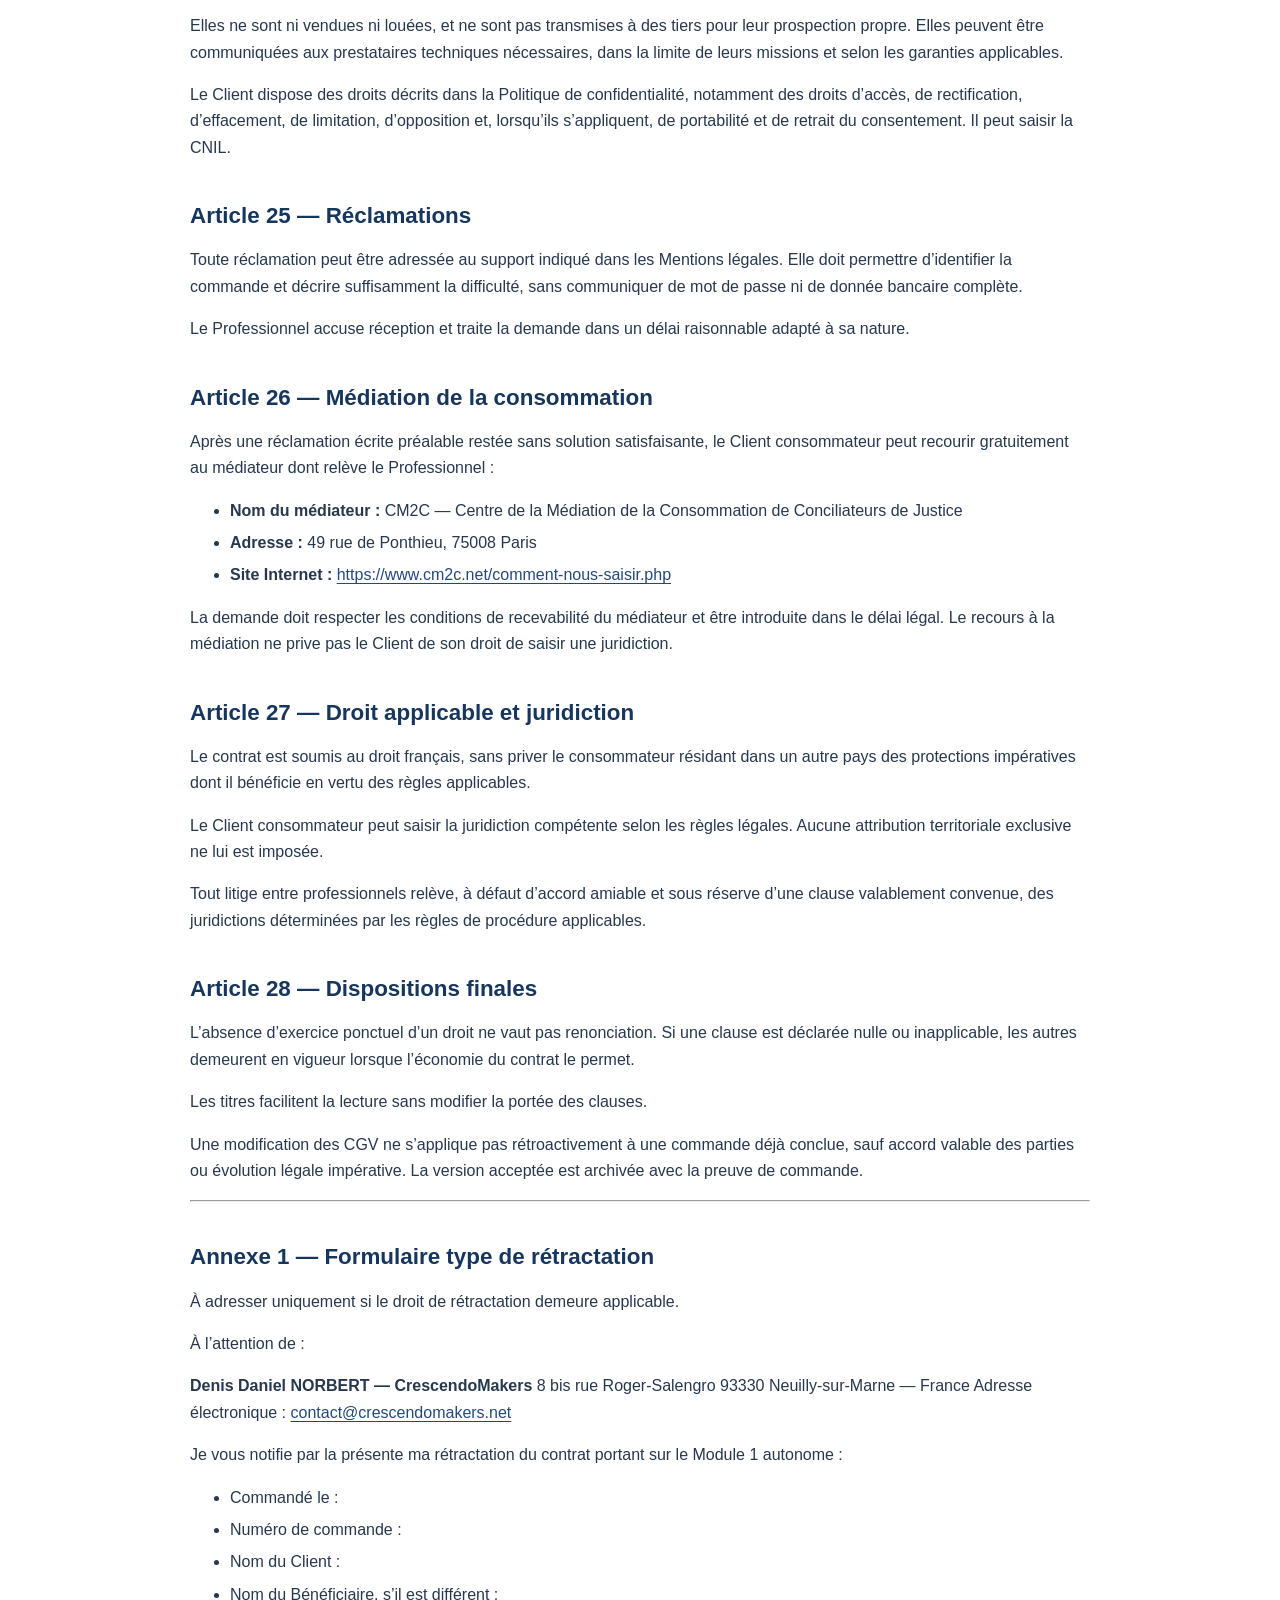
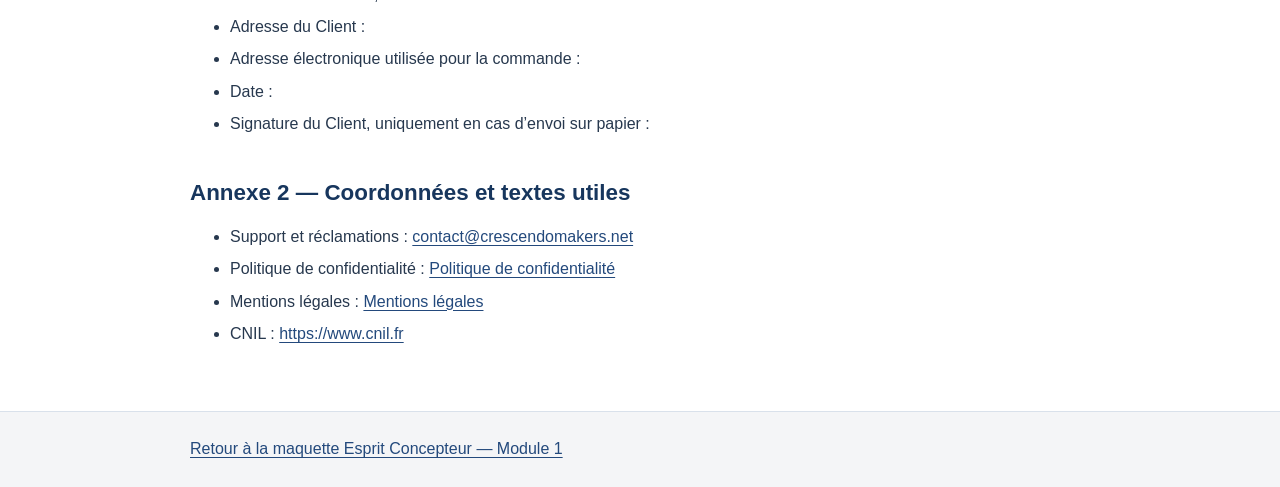
==== commit dae3728b: "Publie les corrections communautaires, redactionnelles et typographiques" ====
--- a/cgv-module-1.html
+++ b/cgv-module-1.html
@@ -9,7 +9,7 @@
 a{color:#23497c;text-underline-offset:3px;overflow-wrap:anywhere}a:focus-visible,button:focus-visible,summary:focus-visible{outline:3px solid #d98400;outline-offset:4px}
 main{padding:28px 0 48px}h1{font-size:clamp(1.8rem,4vw,2.4rem);line-height:1.2;color:#17365d}
 h2{font-size:1.4rem;line-height:1.35;color:#17365d;margin:40px 0 14px;scroll-margin-top:20px}
-h3{font-size:1.1rem;line-height:1.4;color:#23497c}p,li{overflow-wrap:anywhere}li{margin:6px 0}
+h3{font-size:1.1rem;line-height:1.4;color:#23497c}p,li{overflow-wrap:break-word}li{margin:6px 0}
 .review{padding:16px 20px;border:1px solid #d9e1eb;border-left:4px solid #d98400;border-radius:10px;background:#f4f5f7;margin:0 0 24px}
 blockquote{margin:20px 0;padding:8px 20px;border-left:4px solid #2f75b5;background:#eaf3ff}
 button{font:inherit;color:#fff;background:#23497c;border:0;border-radius:8px;padding:10px 16px;cursor:pointer}
@@ -28,7 +28,7 @@
 <li><a href="#article-6-prix-tva-et-evolution-tarifaire">Article 6 — Prix, TVA et évolution tarifaire</a></li>
 <li><a href="#article-7-commande">Article 7 — Commande</a></li>
 <li><a href="#article-8-paiement-et-facturation">Article 8 — Paiement et facturation</a></li>
-<li><a href="#article-9-duree-de-l-acces-et-acces-a-vie">Article 9 — Durée de l’accès et « accès à vie »</a></li>
+<li><a href="#article-9-duree-de-l-acces-et-acces-a-vie">Article 9 — Durée de l’accès et «&nbsp;accès à vie&nbsp;»</a></li>
 <li><a href="#article-10-mise-a-disposition-progressive">Article 10 — Mise à disposition progressive</a></li>
 <li><a href="#article-11-droit-de-retractation-et-commencement-anticipe">Article 11 — Droit de rétractation et commencement anticipé</a></li>
 <li><a href="#article-12-usage-de-l-espace-membre">Article 12 — Usage de l’espace membre</a></li>
@@ -52,40 +52,40 @@
 <li><a href="#annexe-2-coordonnees-et-textes-utiles">Annexe 2 — Coordonnées et textes utiles</a></li></ol></nav></details>
 <article id="texte-cgv">
 <h1>Conditions générales de vente — Module 1 autonome</h1>
-<p>Version 1.0.0 — Version de production documentaire
-Entrée en vigueur : <strong>1er novembre 2026</strong></p>
+<p>Version 1.0.0 — Version de production documentaire.</p>
+<p>Entrée en vigueur&nbsp;: <strong>1er novembre 2026</strong></p>
 <p>Cette date est indépendante de l’ouverture effective des ventes. Les présentes CGV
 s’appliquent aux commandes conclues à compter de cette date, même si la mise en vente
 intervient ultérieurement.</p>
-<p><strong>Professionnel :</strong> Denis Daniel NORBERT, entrepreneur individuel, exploitant
+<p><strong>Professionnel&nbsp;:</strong> Denis Daniel NORBERT, entrepreneur individuel, exploitant
 CrescendoMakers®
-<strong>SIREN :</strong> 841 343 296 — <strong>SIRET :</strong> 841 343 296 00023
-<strong>Adresse professionnelle :</strong> 8 bis rue Roger-Salengro, 93330 Neuilly-sur-Marne, France</p>
+<strong>SIREN&nbsp;:</strong> 841 343 296 — <strong>SIRET&nbsp;:</strong> 841 343 296 00023
+<strong>Adresse professionnelle&nbsp;:</strong> 8 bis rue Roger-Salengro, 93330 Neuilly-sur-Marne, France</p>
 <p>Le courrier électronique et le téléphone du Professionnel figurent dans les Mentions
 légales et sont communiqués avant la commande.</p>
 <h2 id="preambule">Préambule</h2>
-<p>Les présentes conditions générales de vente, ci-après les « CGV », régissent la vente du
+<p>Les présentes conditions générales de vente, ci-après les «&nbsp;CGV&nbsp;», régissent la vente du
 Module 1 autonome de l’univers Esprit Concepteur par CrescendoMakers.</p>
 <p>Elles s’appliquent avec les Conditions particulières du Module 1, le récapitulatif de
 commande, les Conditions générales d’utilisation et, lorsque le Client utilise l’Espace
 communautaire en ligne, la Charte de la communauté.</p>
 <h2 id="article-1-definitions">Article 1 — Définitions</h2>
-<p><strong>Bénéficiaire :</strong> personne physique désignée pour suivre la formation et titulaire du
+<p><strong>Bénéficiaire&nbsp;:</strong> personne physique désignée pour suivre la formation et titulaire du
 compte d’accès, qu’elle ait ou non payé elle-même la commande.</p>
-<p><strong>Client :</strong> personne qui conclut la commande. Le Client consommateur agit à des fins
+<p><strong>Client&nbsp;:</strong> personne qui conclut la commande. Le Client consommateur agit à des fins
 n’entrant pas dans le cadre de son activité professionnelle.</p>
-<p><strong>Conditions particulières :</strong> informations contractuelles propres au Module 1, remises
+<p><strong>Conditions particulières&nbsp;:</strong> informations contractuelles propres au Module 1, remises
 avant la commande et confirmées sur support durable.</p>
-<p><strong>Contenu pédagogique :</strong> ressource numérique incluse dans l’Offre, notamment vidéo,
+<p><strong>Contenu pédagogique&nbsp;:</strong> ressource numérique incluse dans l’Offre, notamment vidéo,
 document, exercice, exemple de résolution ou ressource téléchargeable.</p>
-<p><strong>Espace communautaire en ligne :</strong> service numérique privé permettant les échanges entre
+<p><strong>Espace communautaire en ligne&nbsp;:</strong> service numérique privé permettant les échanges entre
 membres.</p>
-<p><strong>Offre :</strong> Module 1 autonome et les services expressément inclus dans ses Conditions
+<p><strong>Offre&nbsp;:</strong> Module 1 autonome et les services expressément inclus dans ses Conditions
 particulières.</p>
-<p><strong>Plateforme de formation :</strong> service numérique permettant l’accès au compte, au parcours
+<p><strong>Plateforme de formation&nbsp;:</strong> service numérique permettant l’accès au compte, au parcours
 et aux Contenus pédagogiques.</p>
-<p><strong>Prestataire de paiement :</strong> opérateur chargé du traitement technique du paiement.</p>
-<p><strong>Professionnel :</strong> Denis Daniel NORBERT, entrepreneur individuel exploitant
+<p><strong>Prestataire de paiement&nbsp;:</strong> opérateur chargé du traitement technique du paiement.</p>
+<p><strong>Professionnel&nbsp;:</strong> Denis Daniel NORBERT, entrepreneur individuel exploitant
 CrescendoMakers.</p>
 <h2 id="article-2-objet-et-champ-d-application">Article 2 — Objet et champ d’application</h2>
 <p>Les CGV déterminent les droits et obligations des parties pour l’achat du Module 1
@@ -97,12 +97,12 @@
 protectrices exclusivement réservées aux consommateurs ne lui sont applicables que lorsque
 la loi le prévoit.</p>
 <h2 id="article-3-documents-contractuels">Article 3 — Documents contractuels</h2>
-<p>Le contrat comprend, par ordre de priorité en cas de contradiction :</p>
+<p>Le contrat comprend, par ordre de priorité en cas de contradiction&nbsp;:</p>
 <ol>
-<li>le récapitulatif de commande et les éventuelles conditions expressément négociées ;</li>
-<li>les Conditions particulières du Module 1 ;</li>
-<li>les présentes CGV ;</li>
-<li>les Conditions générales d’utilisation ;</li>
+<li>le récapitulatif de commande et les éventuelles conditions expressément négociées&nbsp;;</li>
+<li>les Conditions particulières du Module 1&nbsp;;</li>
+<li>les présentes CGV&nbsp;;</li>
+<li>les Conditions générales d’utilisation&nbsp;;</li>
 <li>la Charte de la communauté, uniquement lorsque le bonus communautaire est ouvert et utilisé.</li>
 </ol>
 <p>Les caractéristiques et promesses commerciales expressément présentées avant la commande
@@ -142,8 +142,8 @@
 ne transforme pas l’Offre en parcours accompagné. Un support technique est proposé pour les difficultés
 d’accès ou de fonctionnement.</p>
 <p>Le Module 1 comprend principalement des vidéos, des documents et des exercices, avec des
-exemples de résolution. Il ne délivre ni diplôme ni certification. Un espace d’entraide
-Discord peut être proposé comme bonus facultatif, distinct de la formation, de l’espace
+exemples de résolution. Il ne délivre ni diplôme ni certification. Un espace communautaire
+d’entraide peut être proposé comme bonus facultatif, distinct de la formation, de l’espace
 membre Systeme.io et du support officiel. Son ouverture et son maintien ne sont pas garantis.</p>
 <p>Les objectifs, le programme général, la durée indicative, la charge de travail, les formats
 principaux, le rythme de mise à disposition et les prérequis sont précisés dans les
@@ -153,7 +153,7 @@
 <h2 id="article-6-prix-tva-et-evolution-tarifaire">Article 6 — Prix, TVA et évolution tarifaire</h2>
 <p>Le prix applicable est celui affiché en euros avant la commande et repris dans le
 récapitulatif. Le paiement est unique, sans abonnement ni reconduction automatique.</p>
-<p>Le Professionnel relève, à la date d’entrée en vigueur, de la franchise en base de TVA :
+<p>Le Professionnel relève, à la date d’entrée en vigueur, de la franchise en base de TVA&nbsp;:
 <strong>TVA non applicable, article 293 B du Code général des impôts</strong>.</p>
 <p>Les prix peuvent évoluer pour les commandes futures. Une modification n’affecte jamais une
 commande déjà conclue. Les conditions et la durée d’une offre promotionnelle sont indiquées
@@ -161,12 +161,12 @@
 <h2 id="article-7-commande">Article 7 — Commande</h2>
 <p>Avant de confirmer, le Client peut vérifier le détail de l’Offre, le prix total et les
 informations saisies, puis corriger d’éventuelles erreurs.</p>
-<p>La validation exige :</p>
+<p>La validation exige&nbsp;:</p>
 <ul>
-<li>la communication des informations nécessaires ;</li>
+<li>la communication des informations nécessaires&nbsp;;</li>
 <li>l’acceptation des CGV et des documents contractuels applicables au moyen d’une case non
-précochée ;</li>
-<li>la confirmation d’une commande impliquant une obligation de paiement ;</li>
+précochée&nbsp;;</li>
+<li>la confirmation d’une commande impliquant une obligation de paiement&nbsp;;</li>
 <li>l’autorisation du paiement.</li>
 </ul>
 <p>Le contrat est conclu lorsque la commande et le paiement sont acceptés, sous réserve des
@@ -183,10 +183,10 @@
 suspendre l’exécution après vérification et information appropriée.</p>
 <p>Une facture est mise à disposition ou adressée au Client. Celui-ci doit fournir les
 informations exactes nécessaires à son établissement et signaler rapidement toute erreur.</p>
-<h2 id="article-9-duree-de-l-acces-et-acces-a-vie">Article 9 — Durée de l’accès et « accès à vie »</h2>
+<h2 id="article-9-duree-de-l-acces-et-acces-a-vie">Article 9 — Durée de l’accès et «&nbsp;accès à vie&nbsp;»</h2>
 <p>L’Offre comporte un accès personnel sans abonnement, sans renouvellement automatique et
 sans durée calendaire prédéterminée.</p>
-<p>L’expression « accès à vie » signifie que l’accès est maintenu tant que CrescendoMakers ou
+<p>L’expression «&nbsp;accès à vie&nbsp;» signifie que l’accès est maintenu tant que CrescendoMakers ou
 son successeur juridique continue d’exploiter l’Offre ou d’en assurer l’accès. Elle ne
 désigne pas la durée de vie du Client et ne garantit pas une disponibilité perpétuelle
 indépendante de la poursuite de l’activité et des infrastructures nécessaires.</p>
@@ -224,11 +224,11 @@
 <h3>11.3 Accès anticipé aux contenus numériques</h3>
 <p>Pour obtenir l’accès avant la fin du délai, le Client doit accomplir l’action distincte
 prévue dans le tunnel de commande. Lorsque les conditions de l’article L. 221-28, 13° du
-Code de la consommation sont réunies, il :</p>
+Code de la consommation sont réunies, il&nbsp;:</p>
 <ol>
-<li>consent expressément au commencement de la fourniture avant la fin du délai ;</li>
+<li>consent expressément au commencement de la fourniture avant la fin du délai&nbsp;;</li>
 <li>reconnaît expressément qu’il perd son droit de rétractation pour les contenus numériques
-ainsi fournis ;</li>
+ainsi fournis&nbsp;;</li>
 <li>reçoit confirmation de cet accord sur support durable.</li>
 </ol>
 <p>Une case précochée, une simple connexion ou une formule générale d’acceptation des CGV ne
@@ -268,7 +268,7 @@
 <p>L’inactivité ne supprime pas le droit d’accès. Une procédure de réactivation ou de migration
 peut néanmoins être nécessaire.</p>
 <h2 id="article-14-bonus-communautaire-facultatif">Article 14 — Bonus communautaire facultatif</h2>
-<p>Un espace d’entraide Discord peut être proposé aux Bénéficiaires à titre de bonus facultatif.
+<p>Un espace communautaire d’entraide peut être proposé aux Bénéficiaires à titre de bonus facultatif.
 Il est distinct de la formation, de l’espace membre Systeme.io et du support officiel. Il
 peut ne pas être ouvert, être suspendu, remplacé ou supprimé sans affecter l’accès au Module
 1 autonome ni son contenu pédagogique.</p>
@@ -283,15 +283,15 @@
 soumis notamment aux contraintes techniques, et non une date contractuelle. Lorsqu’elle
 sera ouverte, le créateur envisage d’intervenir ponctuellement pour accueillir les premiers
 apprenants, recueillir leurs retours et échanger autour du parcours. Cet espace reste gratuit
-et facultatif ; aucune fréquence d’intervention ni réponse individuelle n’est garantie.</p>
+et facultatif&nbsp;; aucune fréquence d’intervention ni réponse individuelle n’est garantie.</p>
 <h2 id="article-15-propriete-intellectuelle">Article 15 — Propriété intellectuelle</h2>
 <p>L’achat confère au Bénéficiaire une licence personnelle, non exclusive, non transférable et
 limitée à ses besoins d’apprentissage.</p>
-<p>Sauf autorisation écrite, sont notamment interdits :</p>
+<p>Sauf autorisation écrite, sont notamment interdits&nbsp;:</p>
 <ul>
-<li>le partage ou la revente d’accès ;</li>
-<li>la reproduction ou diffusion publique des Contenus pédagogiques ;</li>
-<li>leur mise à disposition d’un groupe ou d’une organisation ;</li>
+<li>le partage ou la revente d’accès&nbsp;;</li>
+<li>la reproduction ou diffusion publique des Contenus pédagogiques&nbsp;;</li>
+<li>leur mise à disposition d’un groupe ou d’une organisation&nbsp;;</li>
 <li>l’extraction massive, le contournement des protections ou la création d’une formation
 dérivée reproduisant les contenus protégés.</li>
 </ul>
@@ -324,15 +324,15 @@
 frais et sans inconvénient majeur pour lui.</p>
 <p>Le consommateur peut obtenir une réduction du prix en conservant le contenu numérique ou
 le service numérique ou il peut mettre fin au contrat en se faisant rembourser
-intégralement contre renoncement au contenu numérique ou au service numérique, si :</p>
+intégralement contre renoncement au contenu numérique ou au service numérique, si&nbsp;:</p>
 <p>1° Le professionnel refuse de mettre le contenu numérique ou le service numérique en
-conformité ;
+conformité&nbsp;;
 2° La mise en conformité du contenu numérique ou du service numérique est retardée de
-manière injustifiée ;
+manière injustifiée&nbsp;;
 3° La mise en conformité du contenu numérique ou du service numérique ne peut intervenir
-sans frais imposés au consommateur ;
+sans frais imposés au consommateur&nbsp;;
 4° La mise en conformité du contenu numérique ou du service numérique occasionne un
-inconvénient majeur pour le consommateur ;
+inconvénient majeur pour le consommateur&nbsp;;
 5° La non-conformité du contenu numérique ou du service numérique persiste en dépit de la
 tentative de mise en conformité du professionnel restée infructueuse.</p>
 <p>Le consommateur a également droit à une réduction du prix ou à la résolution du contrat
@@ -375,15 +375,15 @@
 frais et sans inconvénient majeur pour lui.</p>
 <p>Le consommateur peut obtenir une réduction du prix en conservant le contenu numérique ou
 le service numérique ou il peut mettre fin au contrat en se faisant rembourser
-intégralement contre renoncement au contenu numérique ou au service numérique, si :</p>
+intégralement contre renoncement au contenu numérique ou au service numérique, si&nbsp;:</p>
 <p>1° Le professionnel refuse de mettre le contenu numérique ou le service numérique en
-conformité ;
+conformité&nbsp;;
 2° La mise en conformité du contenu numérique ou du service numérique est retardée de
-manière injustifiée ;
+manière injustifiée&nbsp;;
 3° La mise en conformité du contenu numérique ou du service numérique ne peut intervenir
-sans frais imposés au consommateur ;
+sans frais imposés au consommateur&nbsp;;
 4° La mise en conformité du contenu numérique ou du service numérique occasionne un
-inconvénient majeur pour le consommateur ;
+inconvénient majeur pour le consommateur&nbsp;;
 5° La non-conformité du contenu numérique ou du service numérique persiste en dépit de la
 tentative de mise en conformité du professionnel restée infructueuse.</p>
 <p>Le consommateur a également droit à une réduction du prix ou à la résolution du contrat
@@ -413,12 +413,12 @@
 imputables et, lorsque cela est raisonnablement possible, à rétablir l’accès ou proposer une
 solution équivalente.</p>
 <p>Ces engagements ne constituent ni une garantie de résultat professionnel ni une garantie
-commerciale « satisfait ou remboursé ». Les garanties légales demeurent pleinement applicables.</p>
+commerciale «&nbsp;satisfait ou remboursé&nbsp;». Les garanties légales demeurent pleinement applicables.</p>
 <p>En cas de difficulté ou d’insatisfaction, le Bénéficiaire peut contacter le support en
 indiquant l’activité publiée du Module 1 concernée, son essai et le point de blocage.
 Après examen, lorsque la difficulté le justifie, une aide individuelle ponctuelle de
 vingt minutes peut être proposée, au maximum une fois par Bénéficiaire. Elle vise à
-clarifier la difficulté et identifier un prochain pas sur cette activité. Elle ne comprend
+clarifier la difficulté et à identifier une prochaine étape sur cette activité. Elle ne comprend
 ni débogage d’un projet externe, ni suivi régulier, ni garantie de résolution ou de résultat.
 Cette aide n’est pas un rendez-vous automatique inclus pour chaque apprenant. Elle peut
 être sollicitée même si la communauté n’est pas ouverte. Elle ne conditionne, ne remplace
@@ -470,13 +470,13 @@
 <p>Après trente-six mois, le crédit du membre fondateur demeure égal au montant effectivement
 payé pour le Module 1. Pour un Client non fondateur, le crédit garanti est au moins égal au
 montant effectivement payé.</p>
-<p>Le crédit :</p>
+<p>Le crédit&nbsp;:</p>
 <ul>
 <li>est attaché au parcours du Bénéficiaire désigné, même lorsque le Module 1 a été payé par
-un tiers ;</li>
-<li>est personnel, non cessible et utilisable une seule fois ;</li>
-<li>ne peut excéder le prix restant dû ;</li>
-<li>ne produit aucun solde, remboursement ou conversion en argent ou en autre contrepartie ni avoir monétaire ;</li>
+un tiers&nbsp;;</li>
+<li>est personnel, non cessible et utilisable une seule fois&nbsp;;</li>
+<li>ne peut excéder le prix restant dû&nbsp;;</li>
+<li>ne produit aucun solde ni avoir monétaire et ne donne lieu à aucun remboursement ni à aucune conversion en argent ou en autre contrepartie&nbsp;;</li>
 <li>n’est cumulable avec une promotion que lorsque les conditions de celle-ci l’autorisent.</li>
 </ul>
 <p>Le Bénéficiaire en demande l’application avant la nouvelle commande, depuis son compte ou
@@ -502,11 +502,11 @@
 sa nature.</p>
 <h2 id="article-26-mediation-de-la-consommation">Article 26 — Médiation de la consommation</h2>
 <p>Après une réclamation écrite préalable restée sans solution satisfaisante, le Client
-consommateur peut recourir gratuitement au médiateur dont relève le Professionnel :</p>
+consommateur peut recourir gratuitement au médiateur dont relève le Professionnel&nbsp;:</p>
 <ul>
-<li><strong>Nom du médiateur :</strong> CM2C — Centre de la Médiation de la Consommation de Conciliateurs de Justice</li>
-<li><strong>Adresse :</strong> 49 rue de Ponthieu, 75008 Paris</li>
-<li><strong>Site Internet :</strong> <a href="https://www.cm2c.net/comment-nous-saisir.php">https://www.cm2c.net/comment-nous-saisir.php</a></li>
+<li><strong>Nom du médiateur&nbsp;:</strong> CM2C — Centre de la Médiation de la Consommation de Conciliateurs de Justice</li>
+<li><strong>Adresse&nbsp;:</strong> 49 rue de Ponthieu, 75008 Paris</li>
+<li><strong>Site Internet&nbsp;:</strong> <a href="https://www.cm2c.net/comment-nous-saisir.php">https://www.cm2c.net/comment-nous-saisir.php</a></li>
 </ul>
 <p>La demande doit respecter les conditions de recevabilité du médiateur et être introduite
 dans le délai légal. Le recours à la médiation ne prive pas le Client de son droit de saisir
@@ -530,28 +530,28 @@
 <hr>
 <h2 id="annexe-1-formulaire-type-de-retractation">Annexe 1 — Formulaire type de rétractation</h2>
 <p>À adresser uniquement si le droit de rétractation demeure applicable.</p>
-<p>À l’attention de :</p>
+<p>À l’attention de&nbsp;:</p>
 <p><strong>Denis Daniel NORBERT — CrescendoMakers</strong>
 8 bis rue Roger-Salengro
 93330 Neuilly-sur-Marne — France
-Adresse électronique : <a href="mailto:contact@crescendomakers.net">contact@crescendomakers.net</a></p>
-<p>Je vous notifie par la présente ma rétractation du contrat portant sur le Module 1 autonome :</p>
+Adresse électronique&nbsp;: <a href="mailto:contact@crescendomakers.net">contact@crescendomakers.net</a></p>
+<p>Je vous notifie par la présente ma rétractation du contrat portant sur le Module 1 autonome&nbsp;:</p>
 <ul>
-<li>Commandé le :</li>
-<li>Numéro de commande :</li>
-<li>Nom du Client :</li>
-<li>Nom du Bénéficiaire, s’il est différent :</li>
-<li>Adresse du Client :</li>
-<li>Adresse électronique utilisée pour la commande :</li>
-<li>Date :</li>
-<li>Signature du Client, uniquement en cas d’envoi sur papier :</li>
+<li>Commandé le&nbsp;:</li>
+<li>Numéro de commande&nbsp;:</li>
+<li>Nom du Client&nbsp;:</li>
+<li>Nom du Bénéficiaire, s’il est différent&nbsp;:</li>
+<li>Adresse du Client&nbsp;:</li>
+<li>Adresse électronique utilisée pour la commande&nbsp;:</li>
+<li>Date&nbsp;:</li>
+<li>Signature du Client, uniquement en cas d’envoi sur papier&nbsp;:</li>
 </ul>
 <h2 id="annexe-2-coordonnees-et-textes-utiles">Annexe 2 — Coordonnées et textes utiles</h2>
 <ul>
-<li>Support et réclamations : <a href="mailto:contact@crescendomakers.net">contact@crescendomakers.net</a></li>
-<li>Politique de confidentialité : <a href="https://androidedn.github.io/crescendomakers-esprit-concepteur-preview/confidentialite.html">Politique de confidentialité</a></li>
-<li>Mentions légales : <a href="https://androidedn.github.io/crescendomakers-esprit-concepteur-preview/mentions-legales.html">Mentions légales</a></li>
-<li>CNIL : <a href="https://www.cnil.fr">https://www.cnil.fr</a></li>
+<li>Support et réclamations&nbsp;: <a href="mailto:contact@crescendomakers.net">contact@crescendomakers.net</a></li>
+<li>Politique de confidentialité&nbsp;: <a href="https://androidedn.github.io/crescendomakers-esprit-concepteur-preview/confidentialite.html">Politique de confidentialité</a></li>
+<li>Mentions légales&nbsp;: <a href="https://androidedn.github.io/crescendomakers-esprit-concepteur-preview/mentions-legales.html">Mentions légales</a></li>
+<li>CNIL&nbsp;: <a href="https://www.cnil.fr">https://www.cnil.fr</a></li>
 </ul>
 </article>
 </main><footer><div class="wrap"><a href="./tunnel-preview-v5.html">Retour à la maquette Esprit Concepteur — Module 1</a></div></footer></body></html>
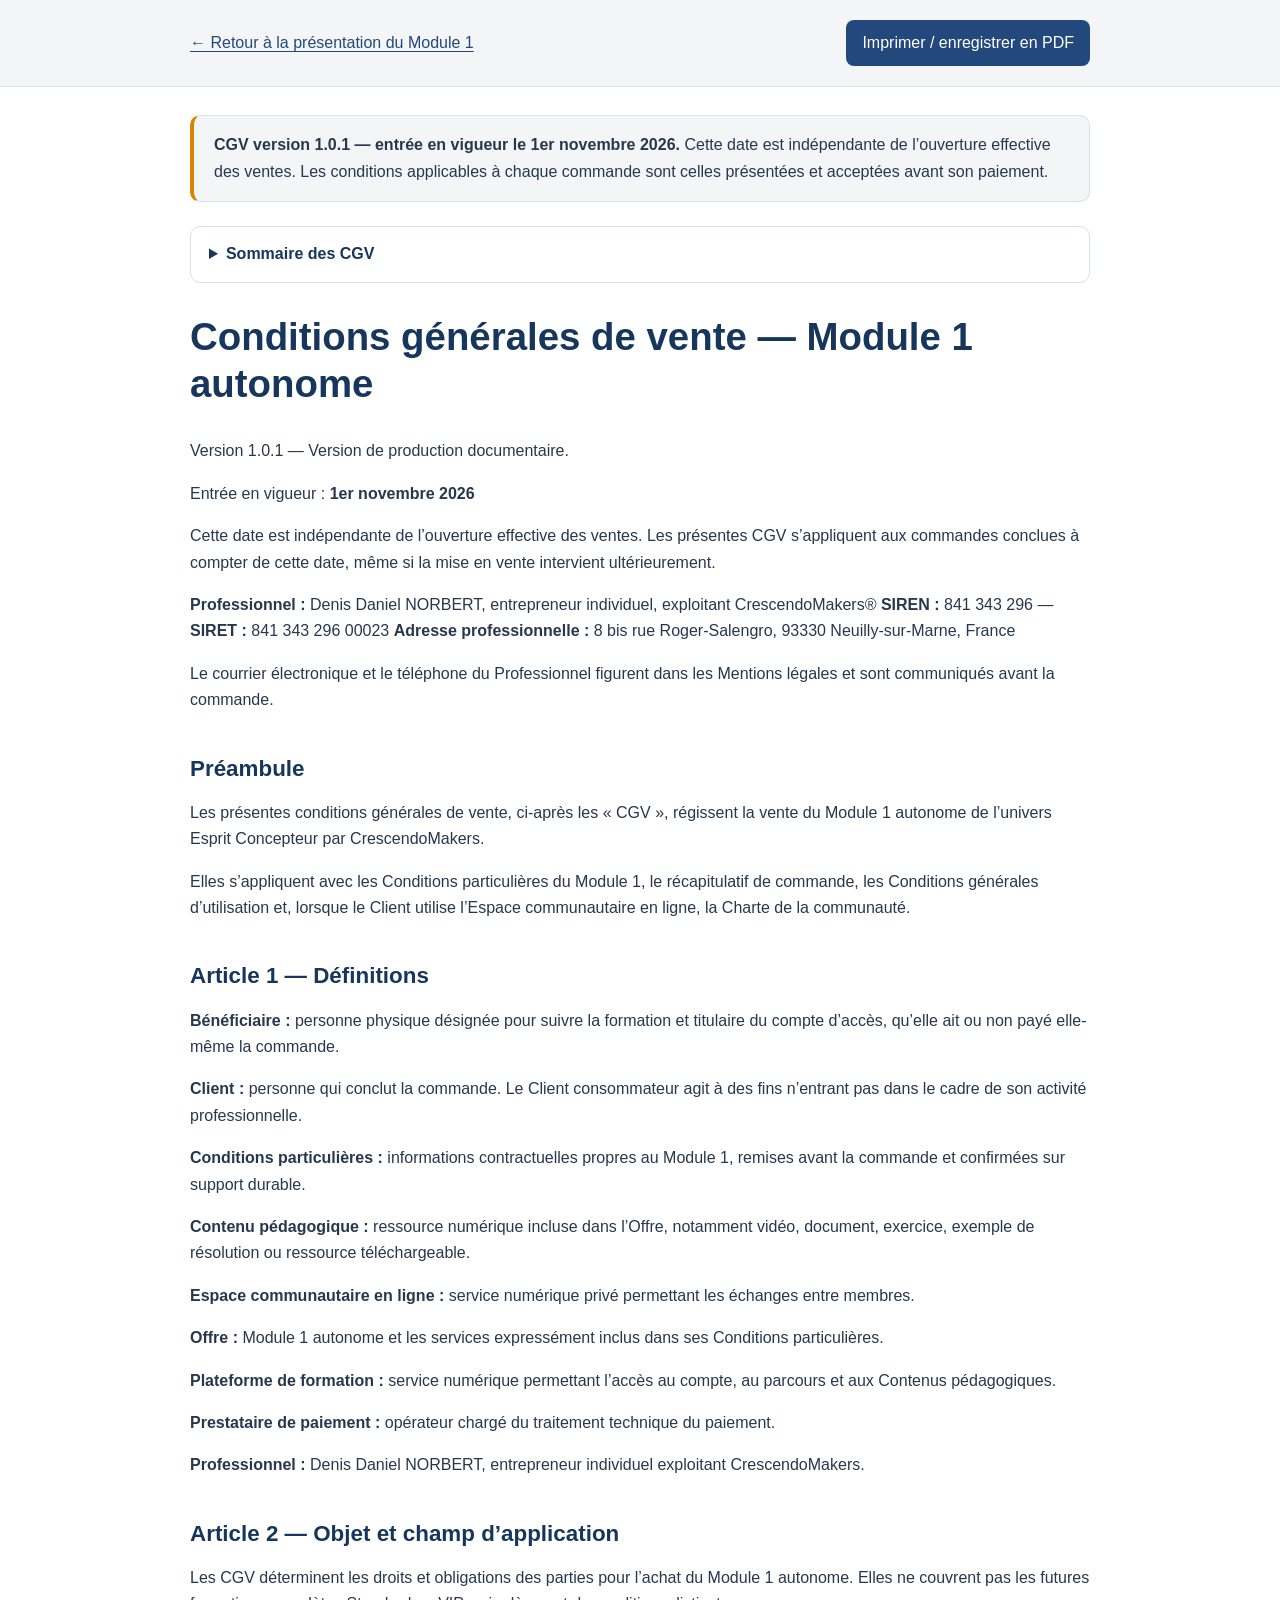
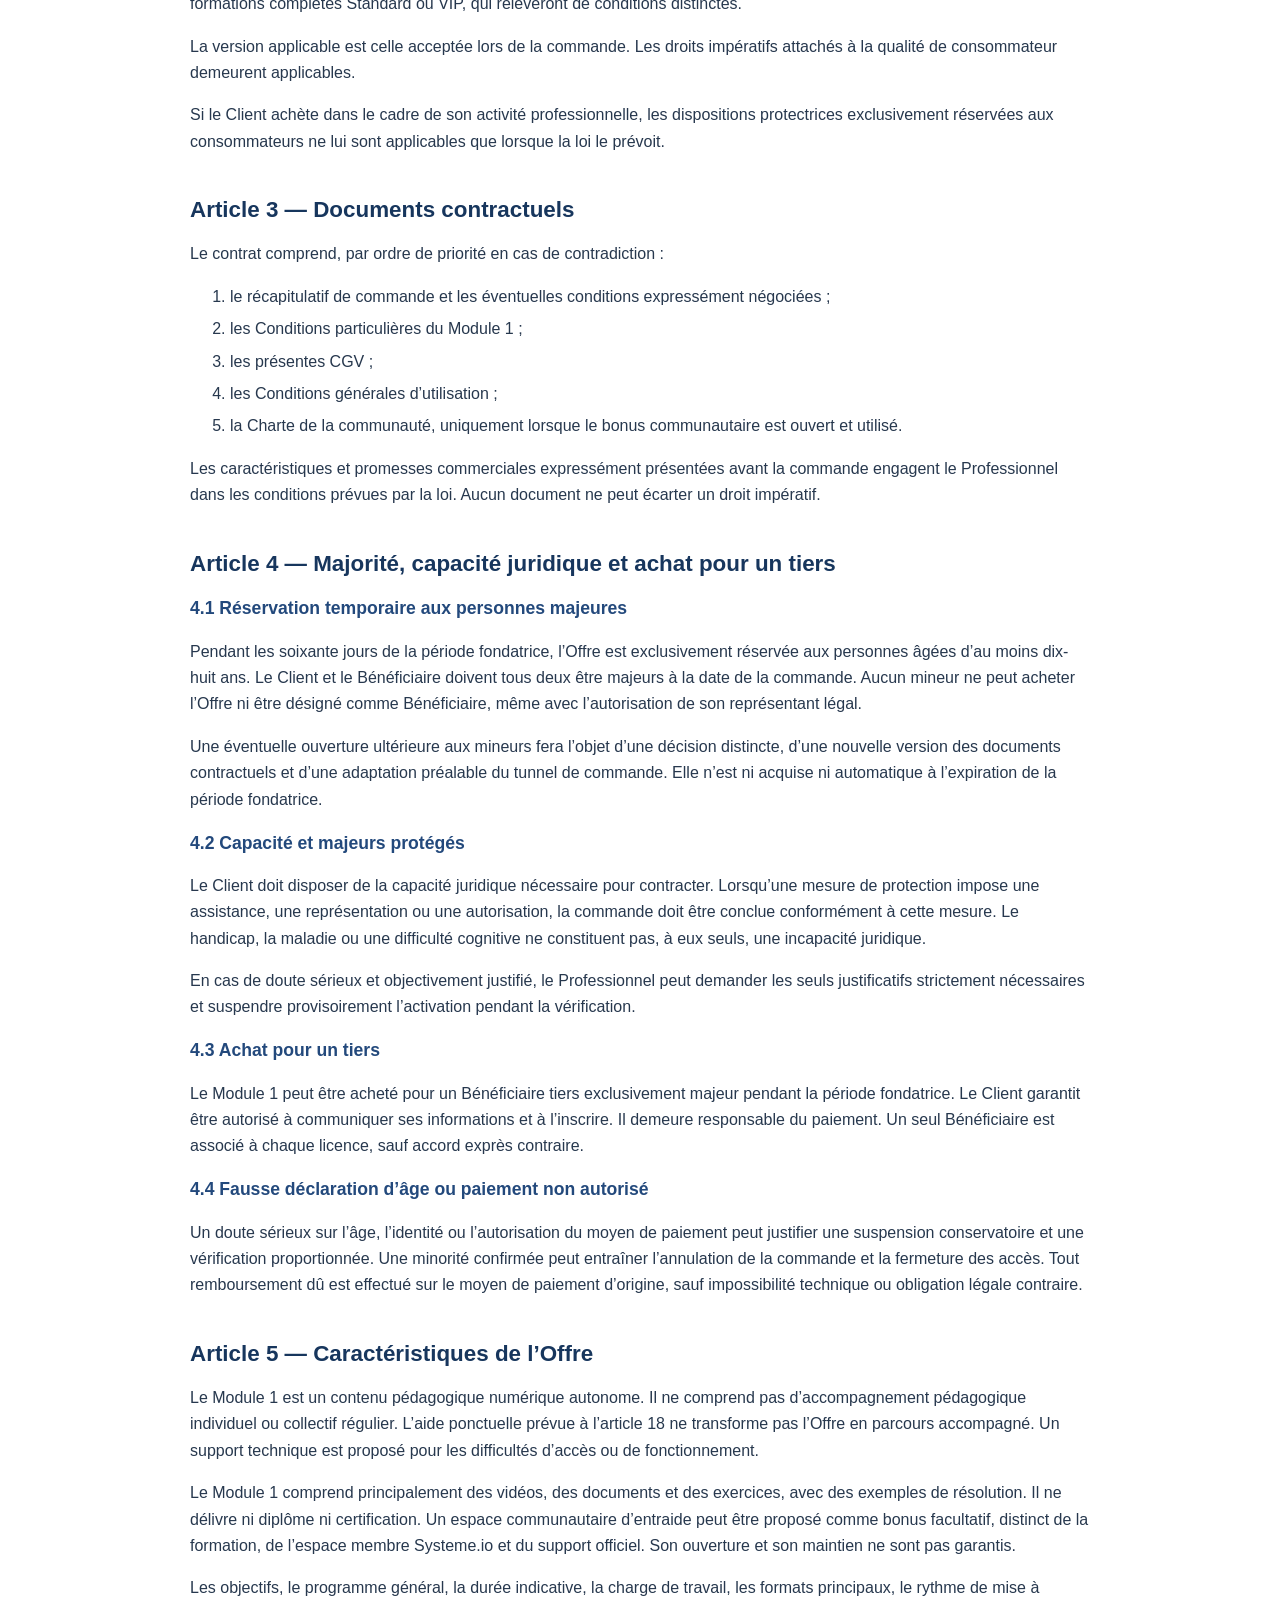
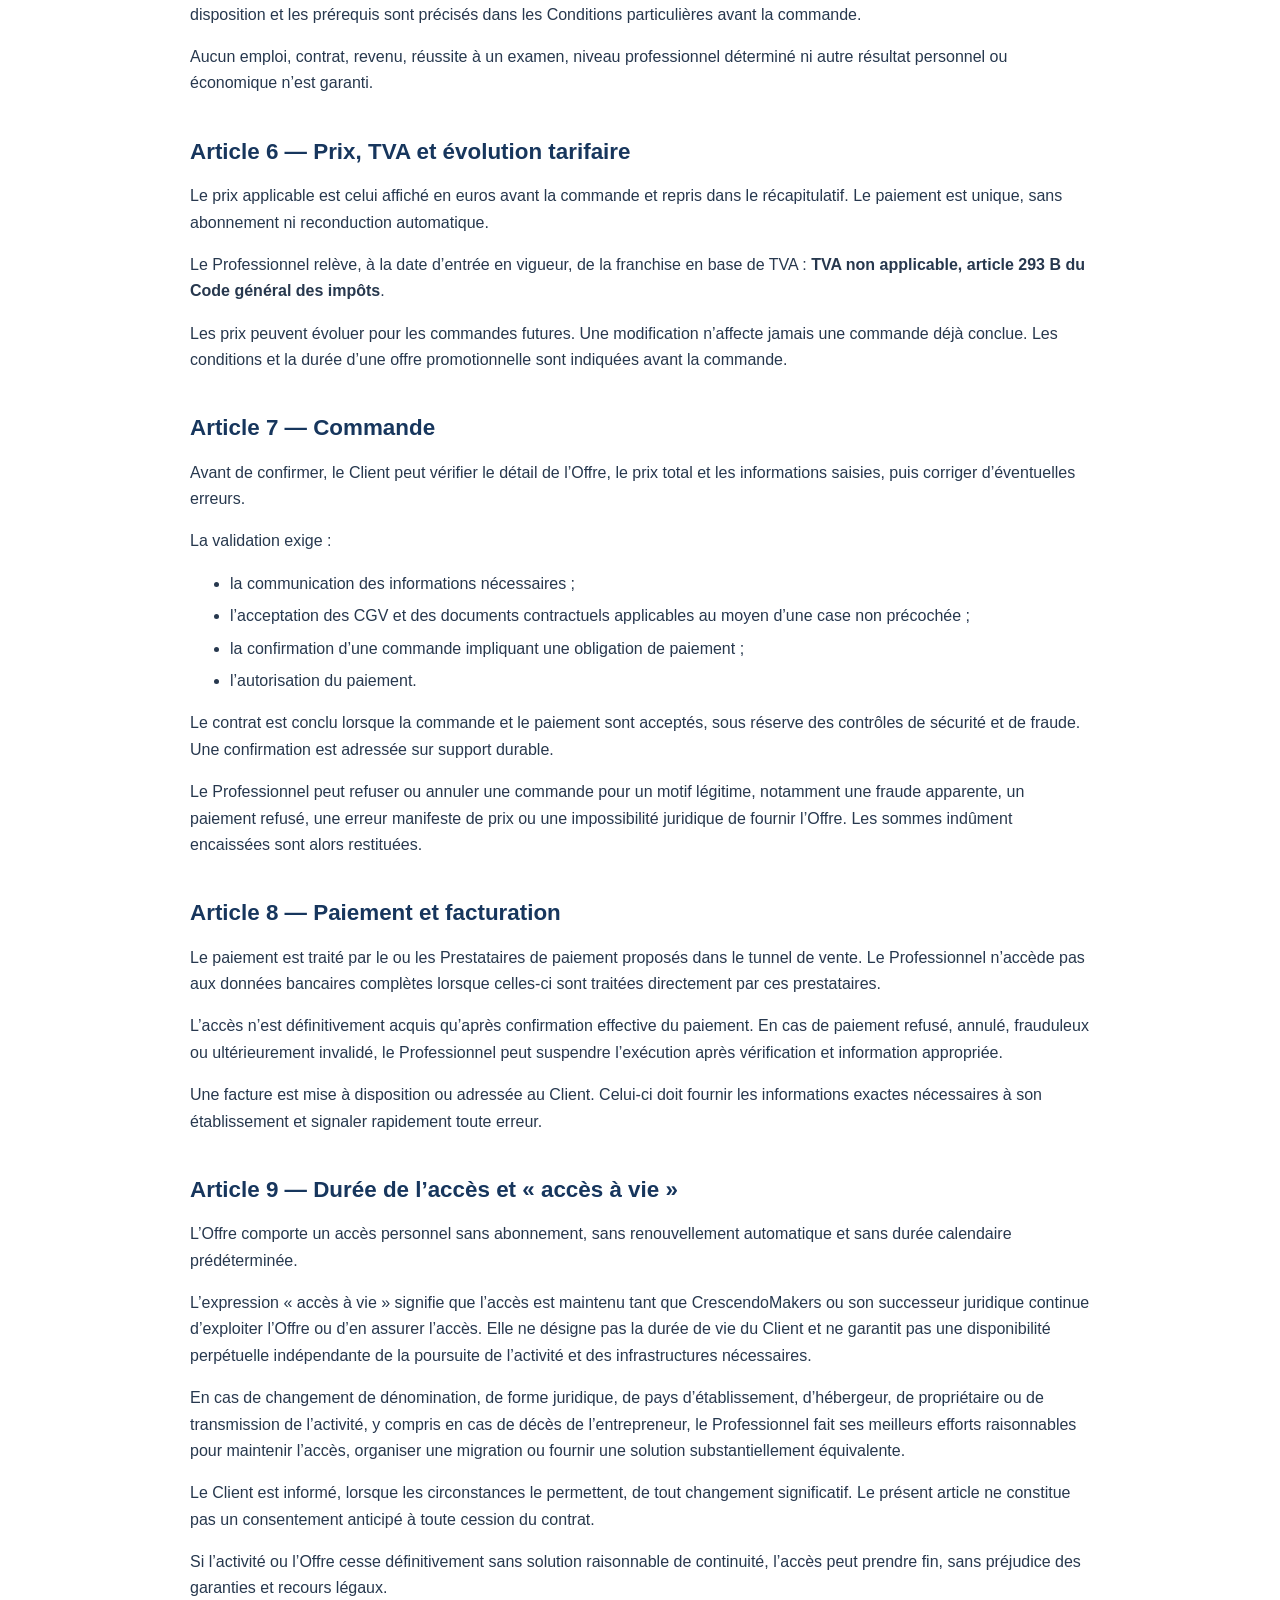
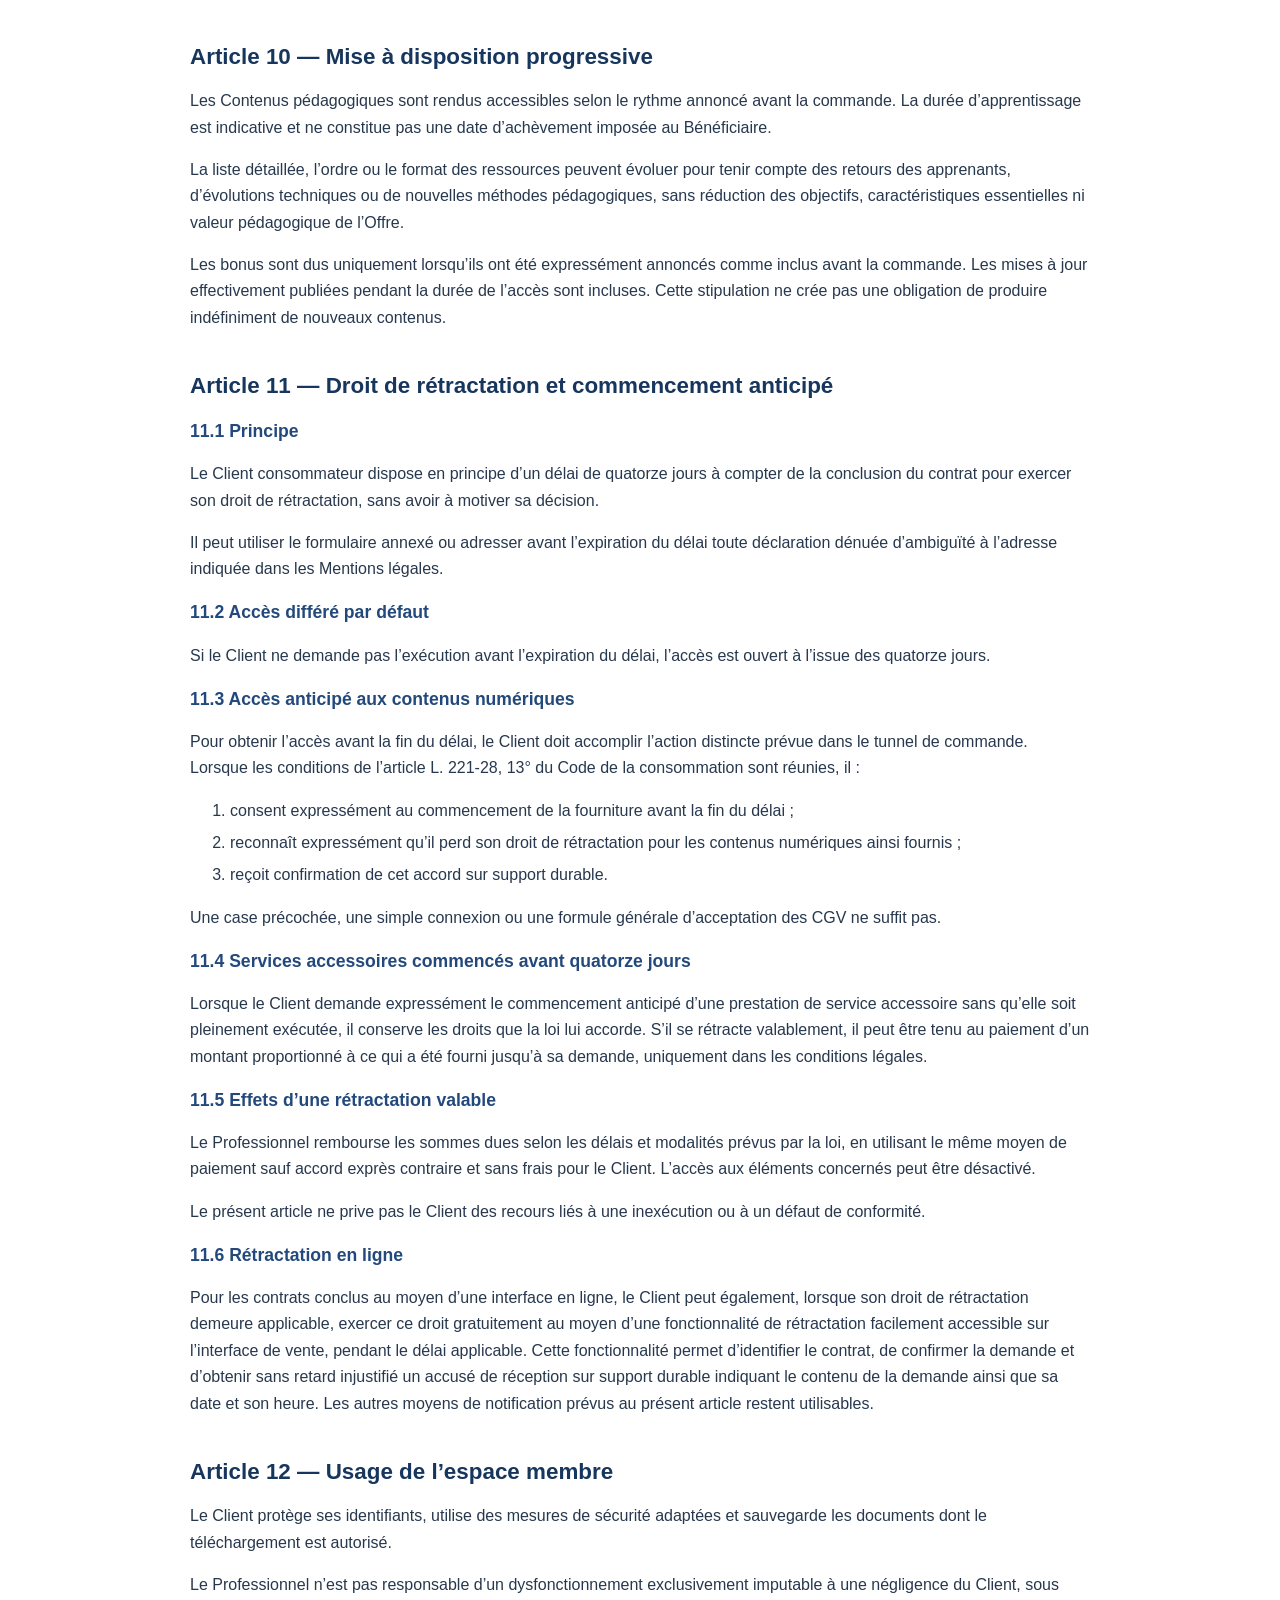
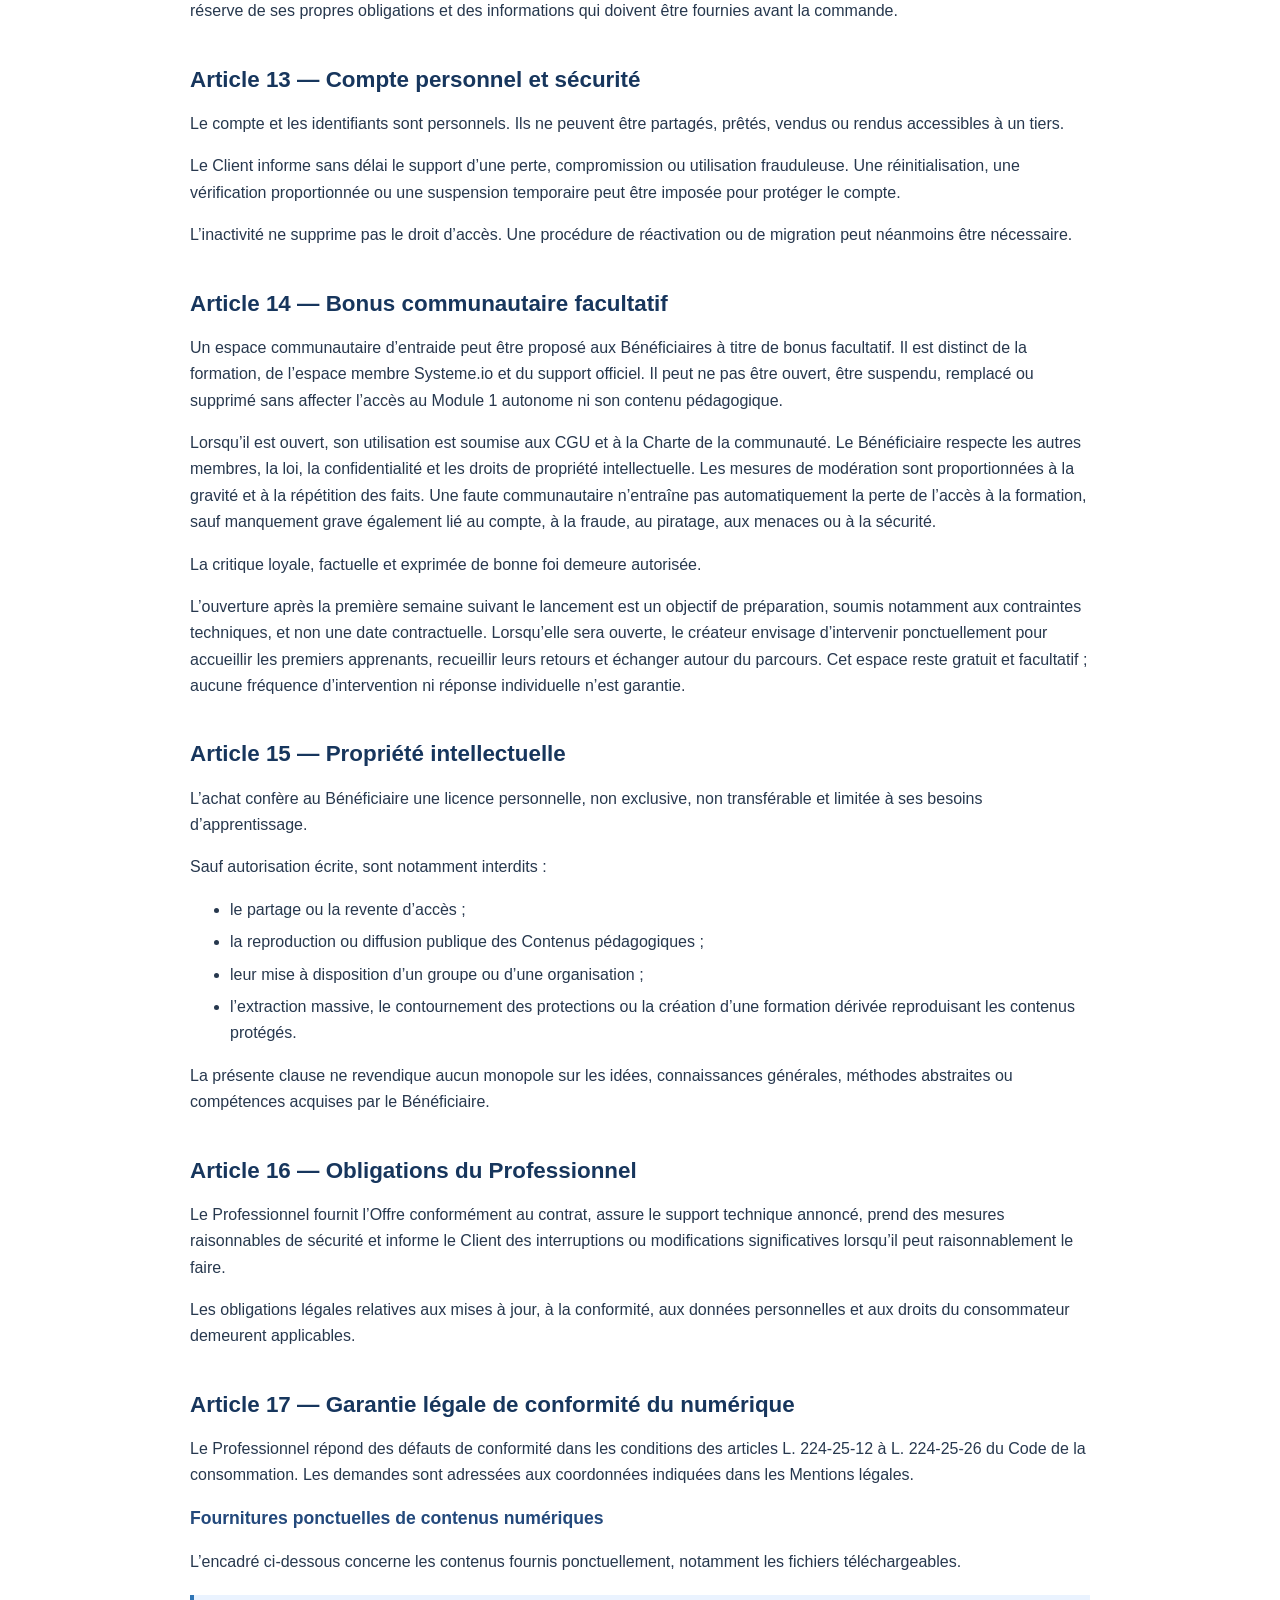
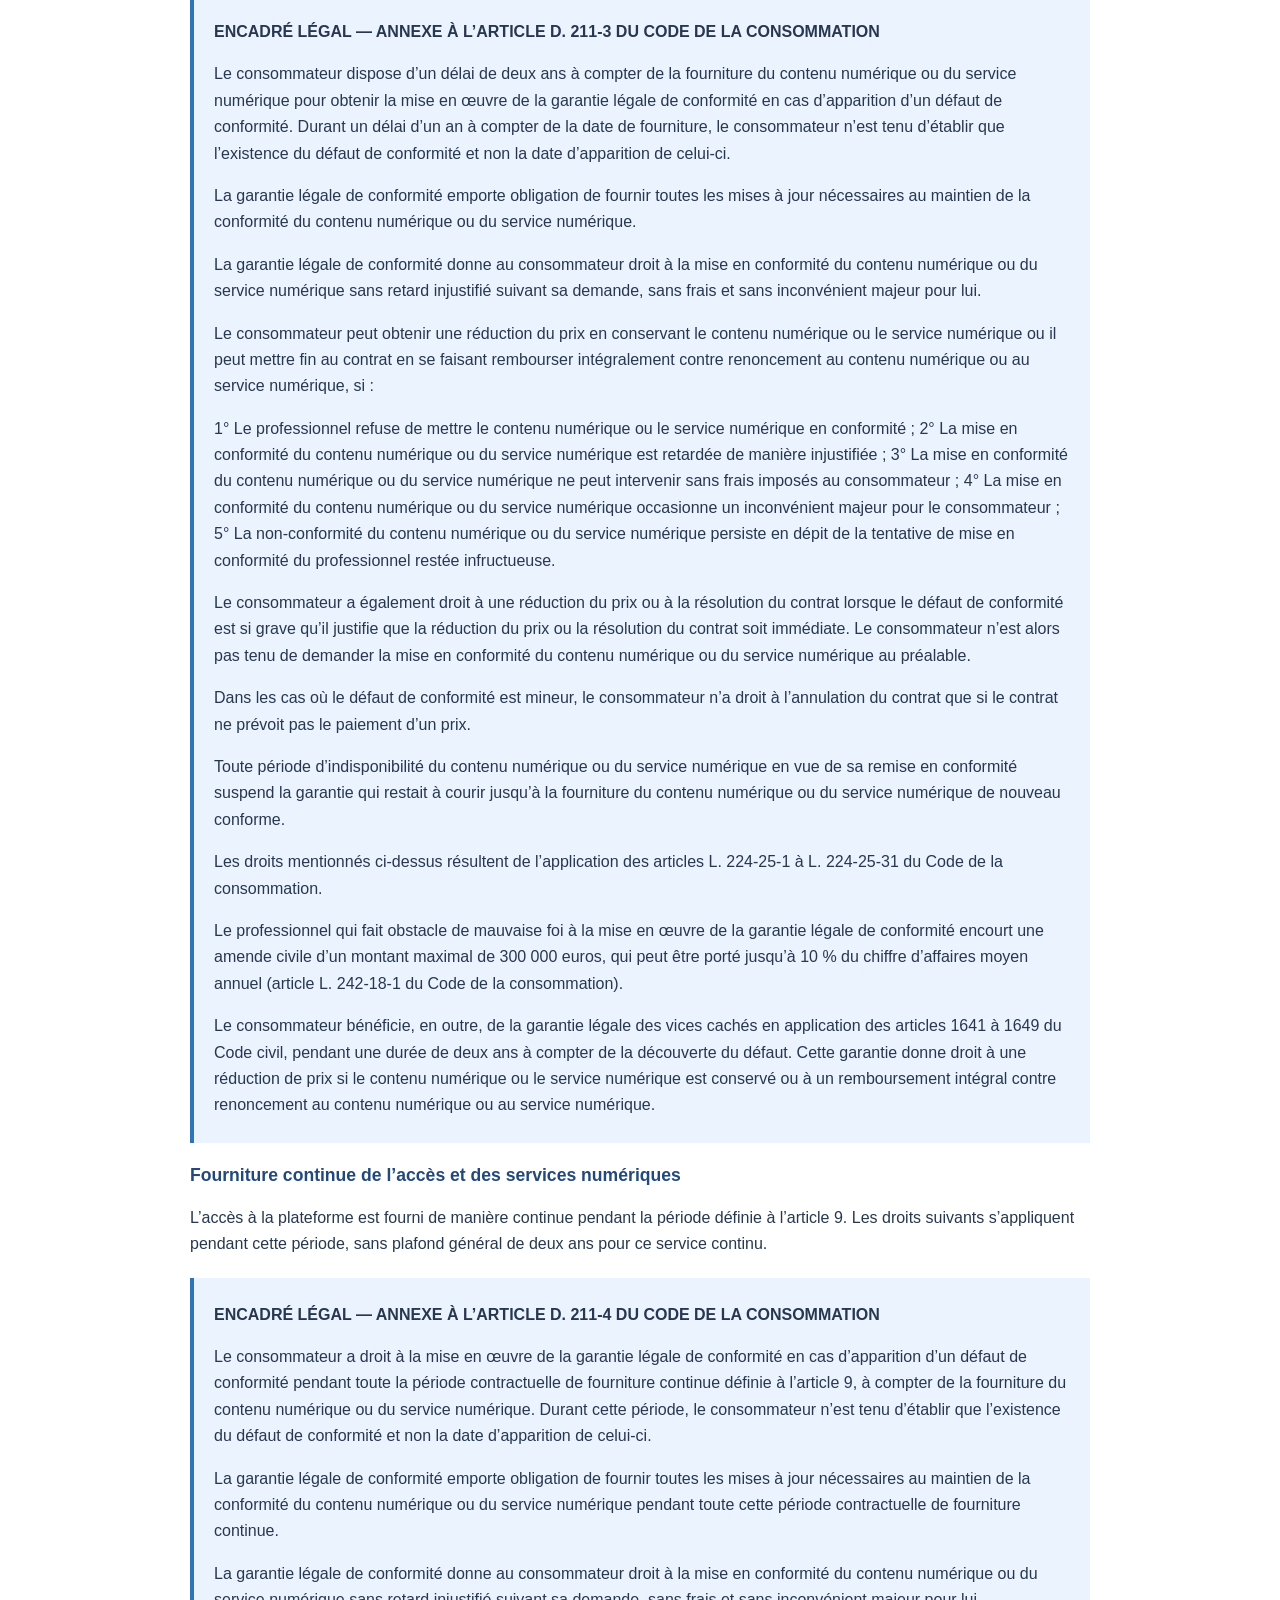
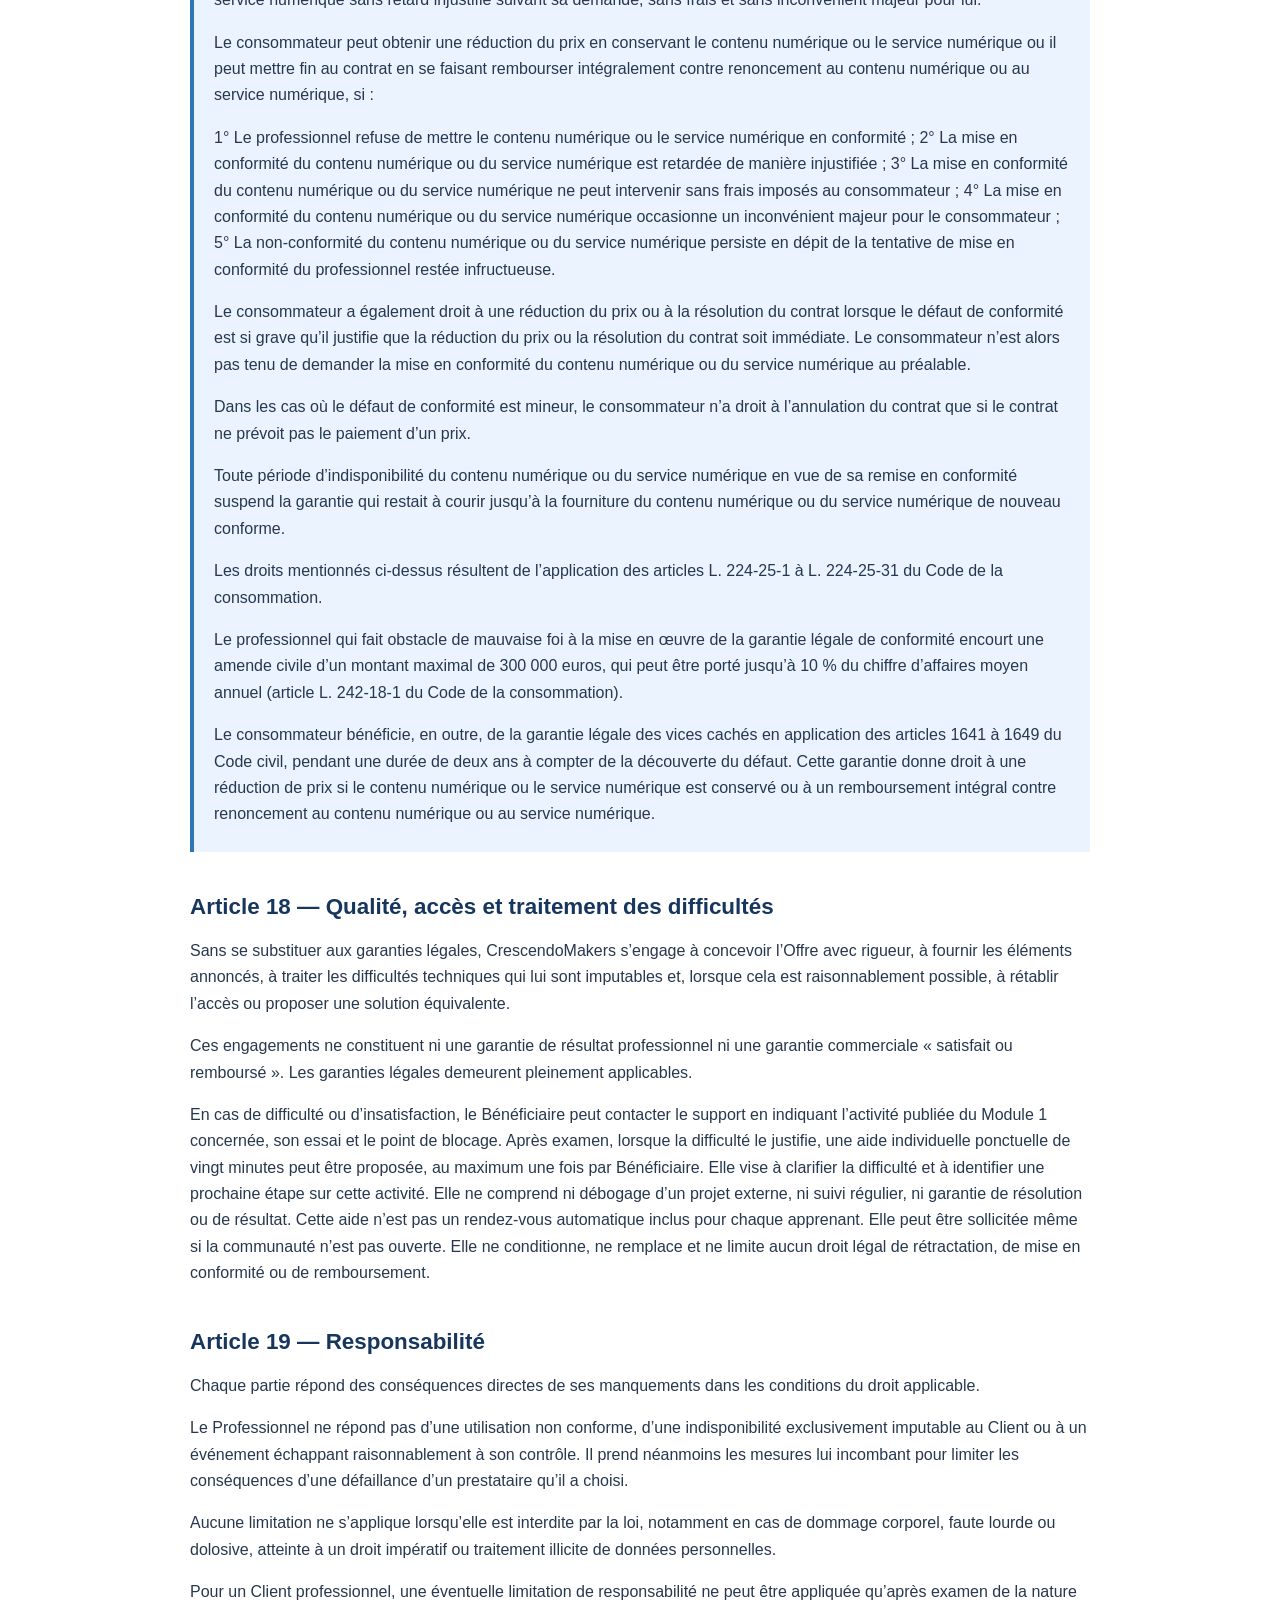
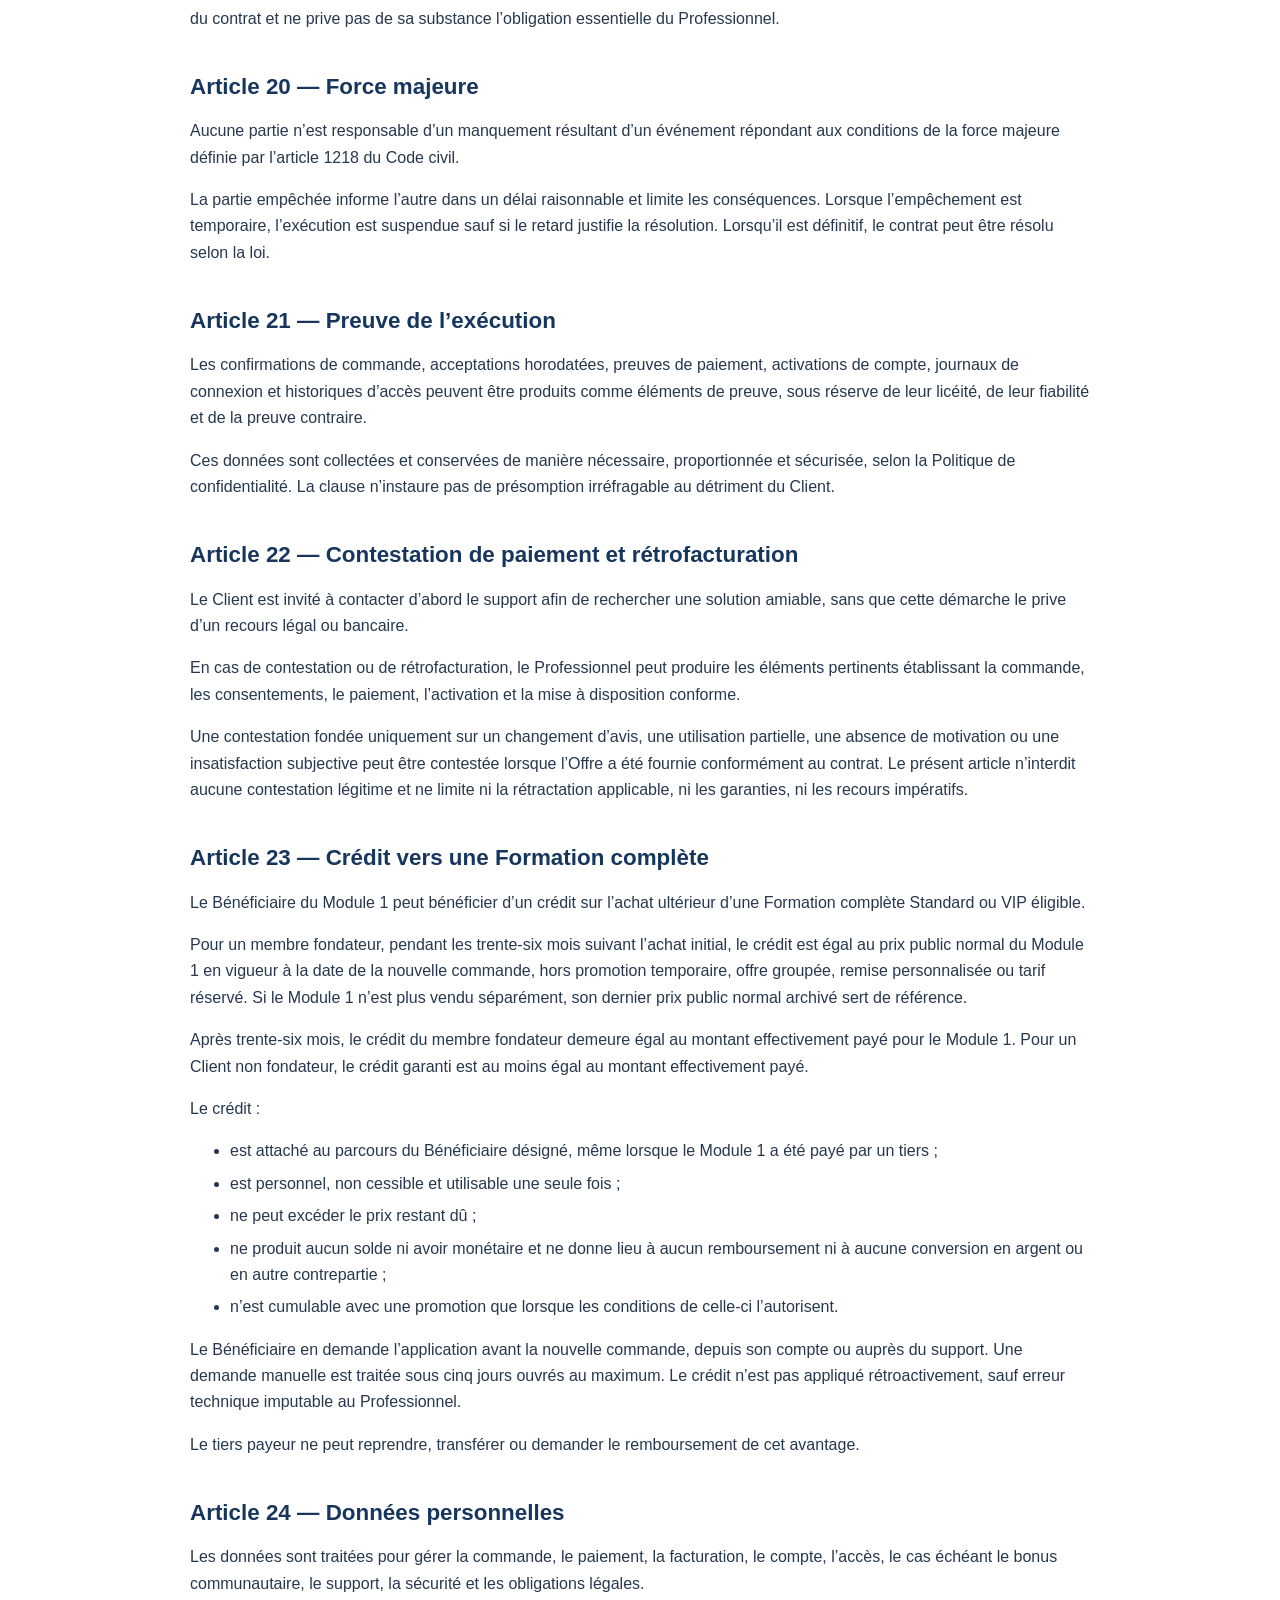
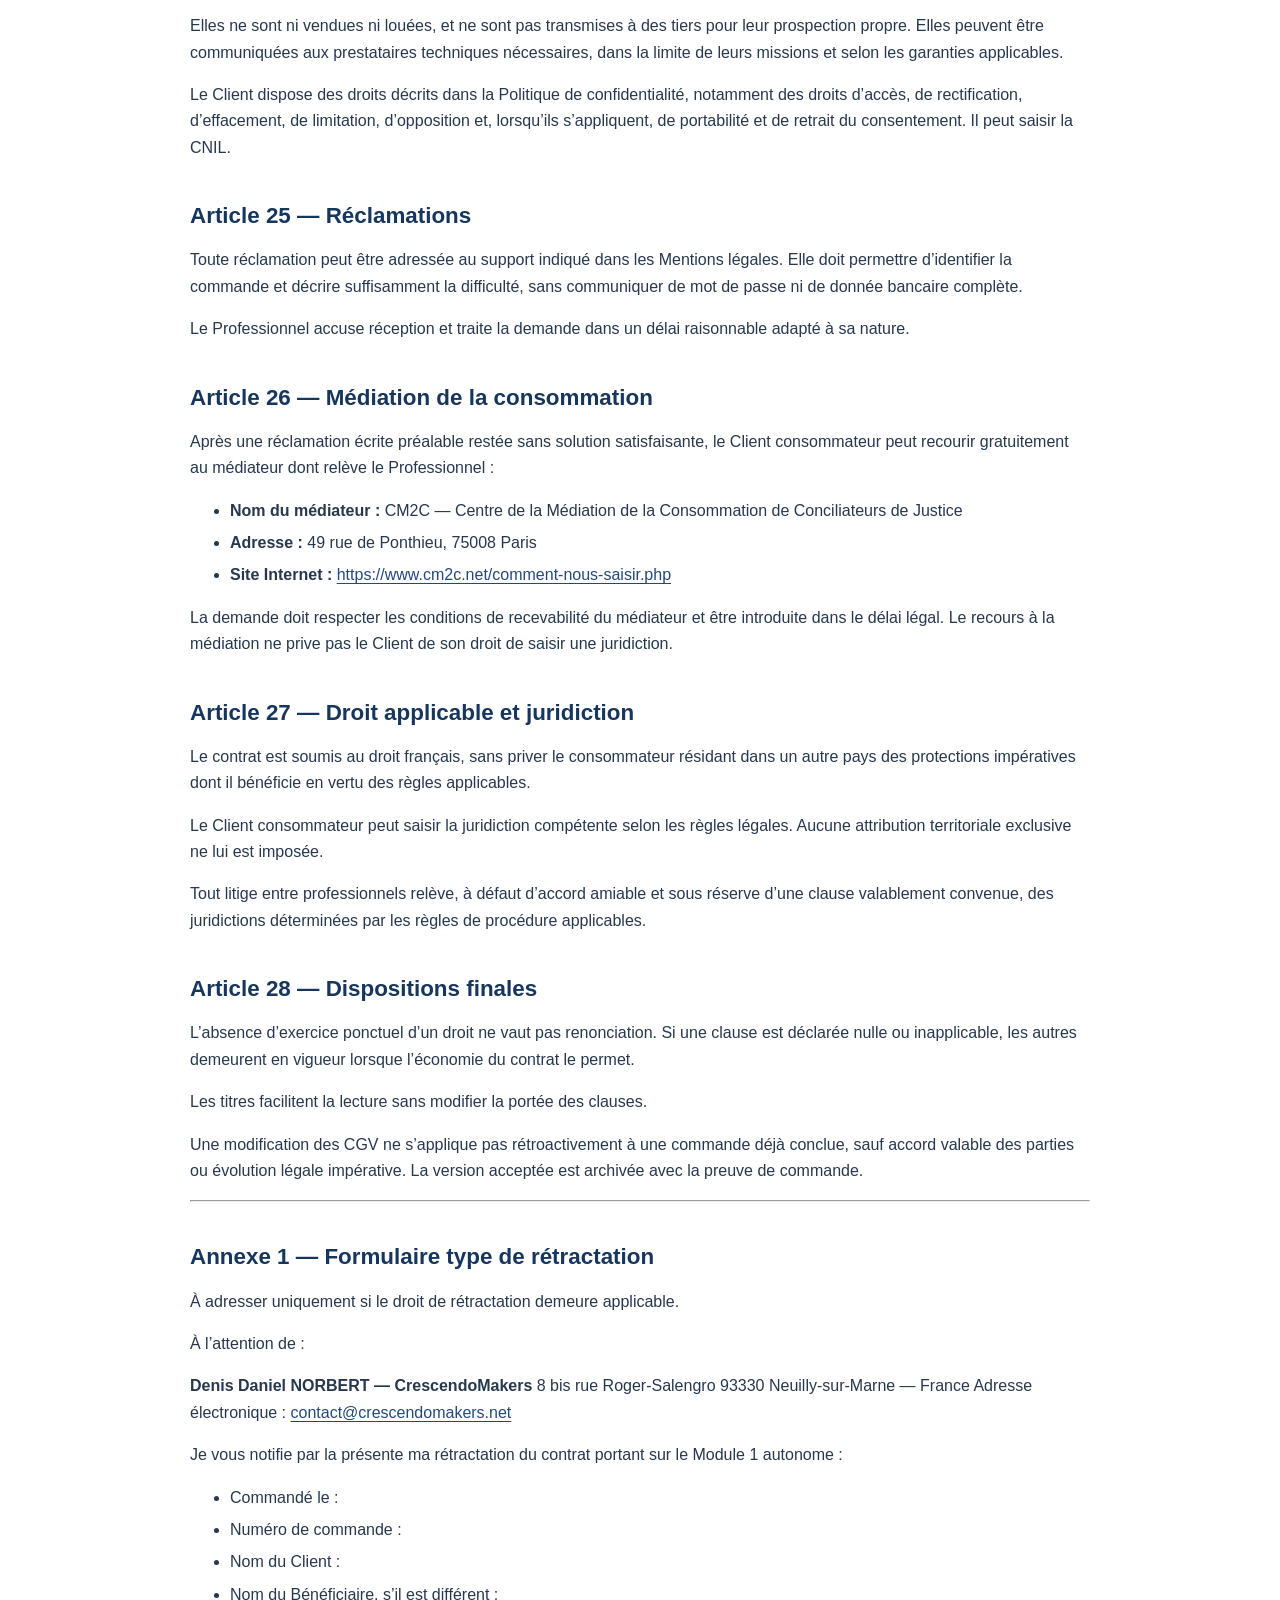
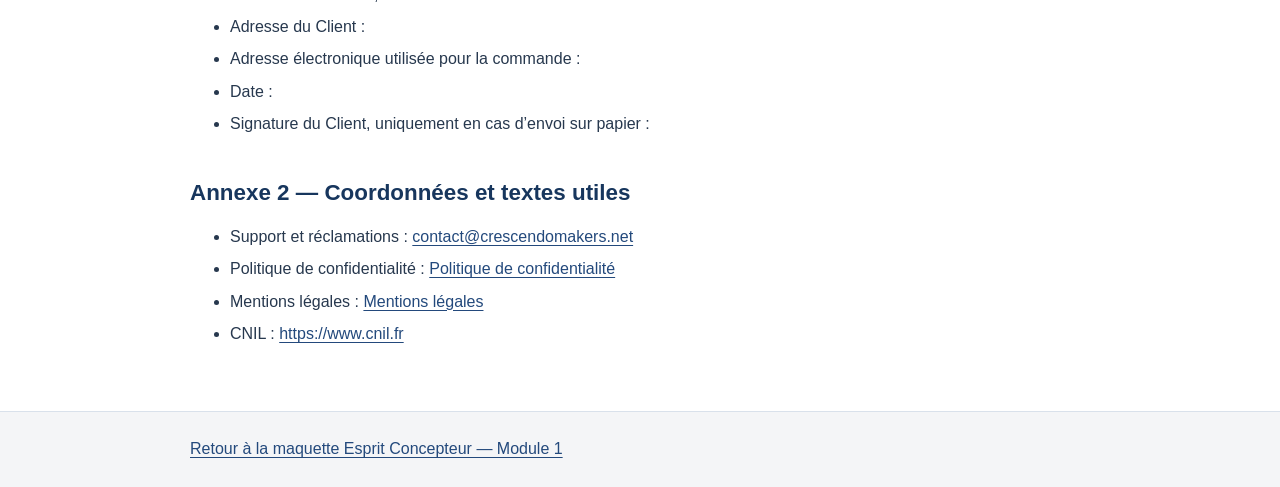
==== commit 7bde0cbb: "Publish CGV 1.0.1 with updated autonomous content designation" ====
--- a/cgv-module-1.html
+++ b/cgv-module-1.html
@@ -1,7 +1,7 @@
 <!doctype html>
 <html lang="fr"><head><meta charset="utf-8"><meta name="viewport" content="width=device-width, initial-scale=1">
 <title>CGV — Module 1 autonome | CrescendoMakers</title>
-<meta name="description" content="Conditions générales de vente du Module 1 autonome — version 1.0.0 applicable à compter du 1er novembre 2026.">
+<meta name="description" content="Conditions générales de vente du Module 1 autonome — version 1.0.1 applicable à compter du 1er novembre 2026.">
 <style>
 *{box-sizing:border-box}body{margin:0;color:#27384e;background:#fff;font:1rem/1.65 Arial,Helvetica,sans-serif}
 header{border-bottom:1px solid #d9e1eb;background:#f4f5f7}.wrap{width:min(calc(100% - 2rem),900px);margin:auto}
@@ -18,7 +18,7 @@
 @media print{@page{size:A4;margin:15mm}header,footer,.review,details{display:none}body{font-size:10pt;color:#000}.wrap{width:100%}main{padding:0}h1{font-size:18pt}h2{font-size:13pt;break-after:avoid}h3{break-after:avoid}a{color:inherit}blockquote{background:none;border-color:#777}}
 </style></head><body>
 <header><div class="wrap"><a href="./tunnel-preview-v5.html">← Retour à la présentation du Module 1</a><button type="button" onclick="window.print()">Imprimer / enregistrer en PDF</button></div></header>
-<main class="wrap"><aside class="review" role="note"><strong>CGV version 1.0.0 — entrée en vigueur le 1er novembre 2026.</strong> Cette date est indépendante de l’ouverture effective des ventes. Les conditions applicables à chaque commande sont celles présentées et acceptées avant son paiement.</aside>
+<main class="wrap"><aside class="review" role="note"><strong>CGV version 1.0.1 — entrée en vigueur le 1er novembre 2026.</strong> Cette date est indépendante de l’ouverture effective des ventes. Les conditions applicables à chaque commande sont celles présentées et acceptées avant son paiement.</aside>
 <details><summary>Sommaire des CGV</summary><nav aria-label="Sommaire des conditions générales de vente"><ol><li><a href="#preambule">Préambule</a></li>
 <li><a href="#article-1-definitions">Article 1 — Définitions</a></li>
 <li><a href="#article-2-objet-et-champ-d-application">Article 2 — Objet et champ d’application</a></li>
@@ -52,7 +52,7 @@
 <li><a href="#annexe-2-coordonnees-et-textes-utiles">Annexe 2 — Coordonnées et textes utiles</a></li></ol></nav></details>
 <article id="texte-cgv">
 <h1>Conditions générales de vente — Module 1 autonome</h1>
-<p>Version 1.0.0 — Version de production documentaire.</p>
+<p>Version 1.0.1 — Version de production documentaire.</p>
 <p>Entrée en vigueur&nbsp;: <strong>1er novembre 2026</strong></p>
 <p>Cette date est indépendante de l’ouverture effective des ventes. Les présentes CGV
 s’appliquent aux commandes conclues à compter de cette date, même si la mise en vente
@@ -137,7 +137,7 @@
 effectué sur le moyen de paiement d’origine, sauf impossibilité technique ou obligation
 légale contraire.</p>
 <h2 id="article-5-caracteristiques-de-l-offre">Article 5 — Caractéristiques de l’Offre</h2>
-<p>Le Module 1 est une formation numérique autonome. Il ne comprend pas d’accompagnement
+<p>Le Module 1 est un contenu pédagogique numérique autonome. Il ne comprend pas d’accompagnement
 pédagogique individuel ou collectif régulier. L’aide ponctuelle prévue à l’article 18
 ne transforme pas l’Offre en parcours accompagné. Un support technique est proposé pour les difficultés
 d’accès ou de fonctionnement.</p>
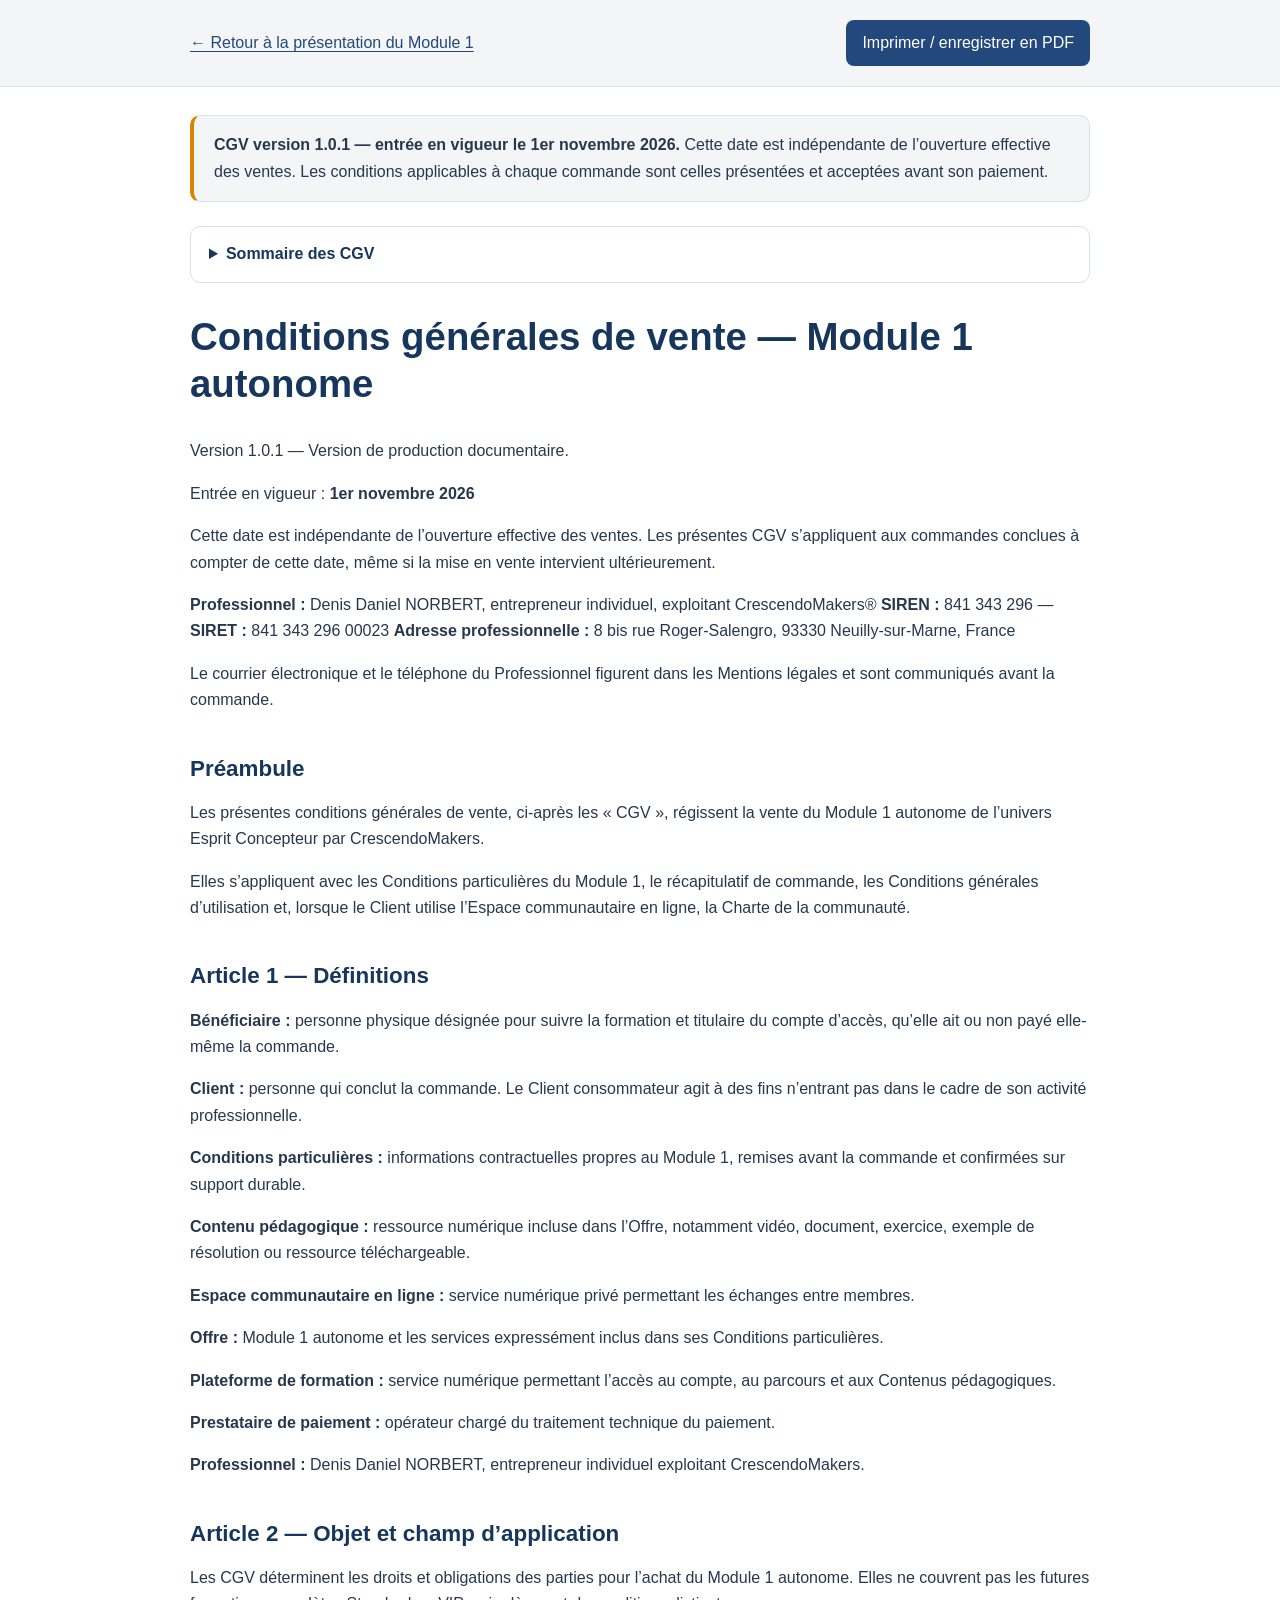
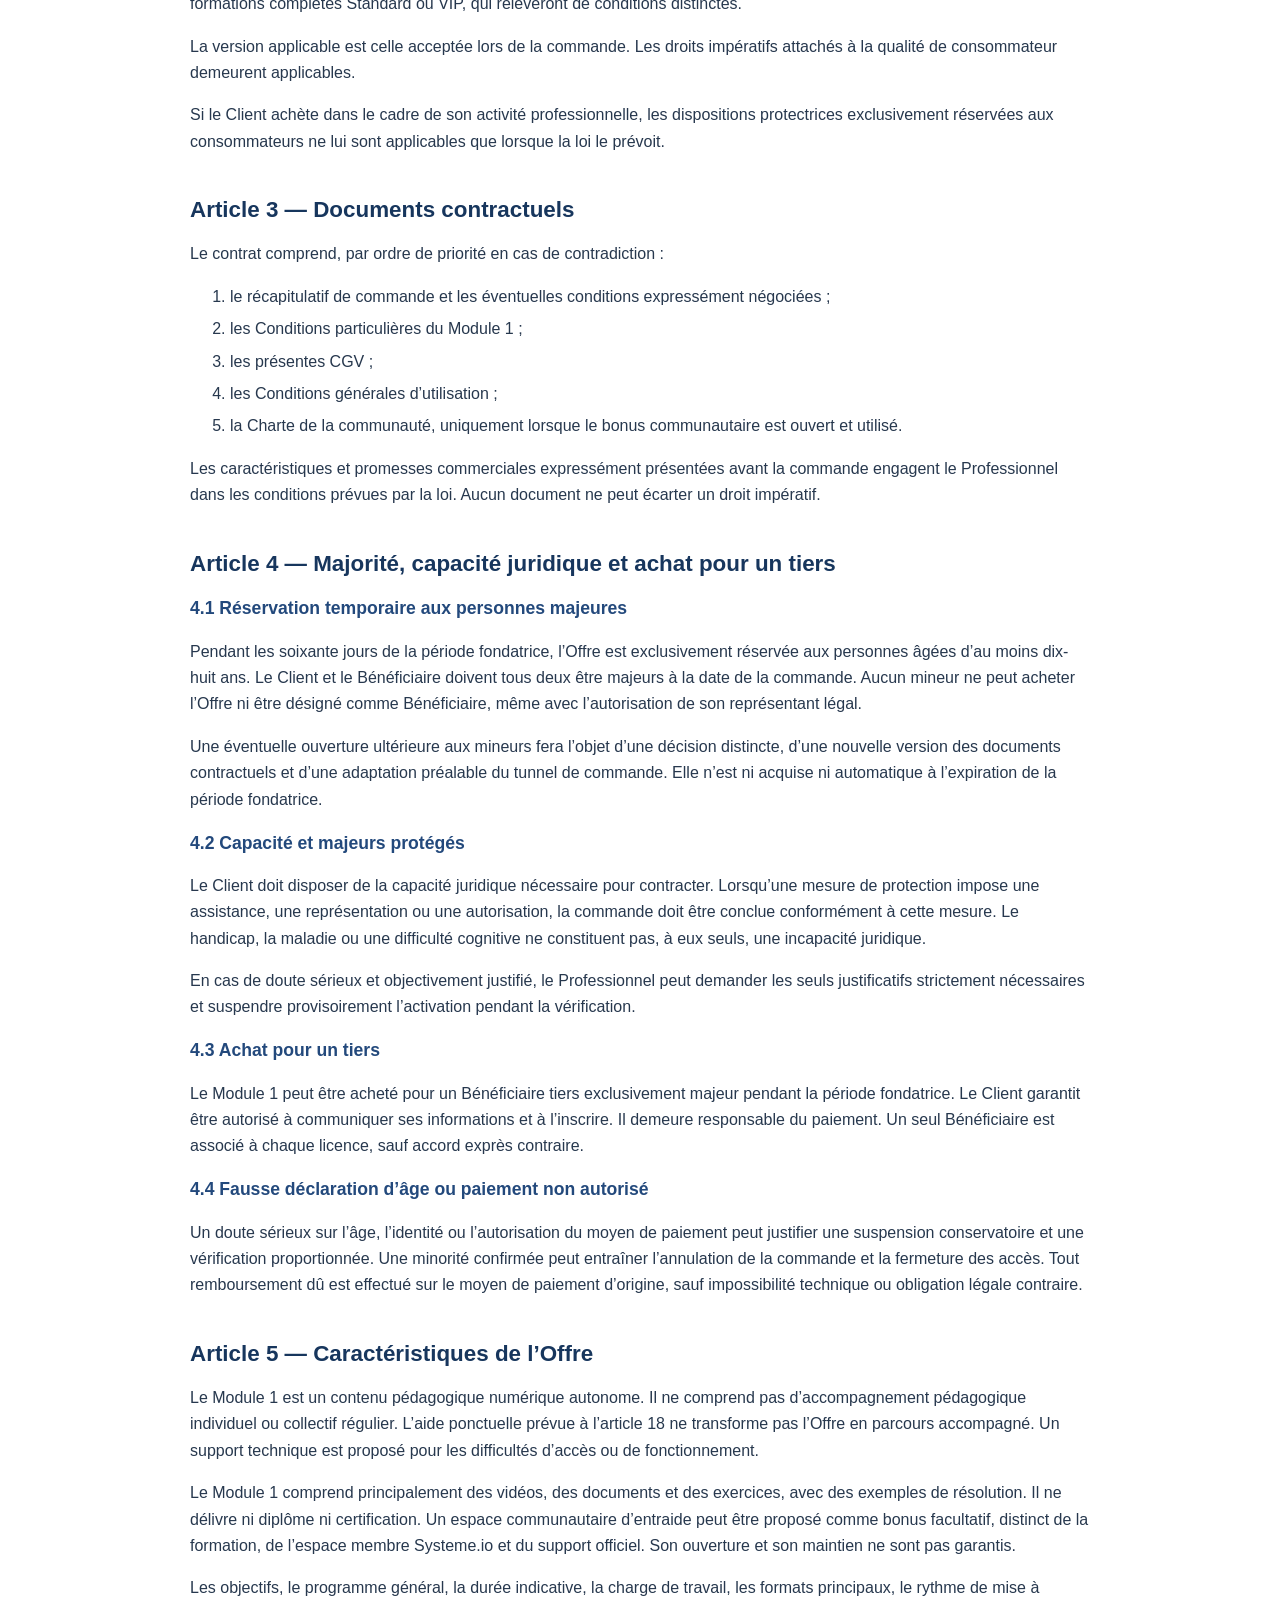
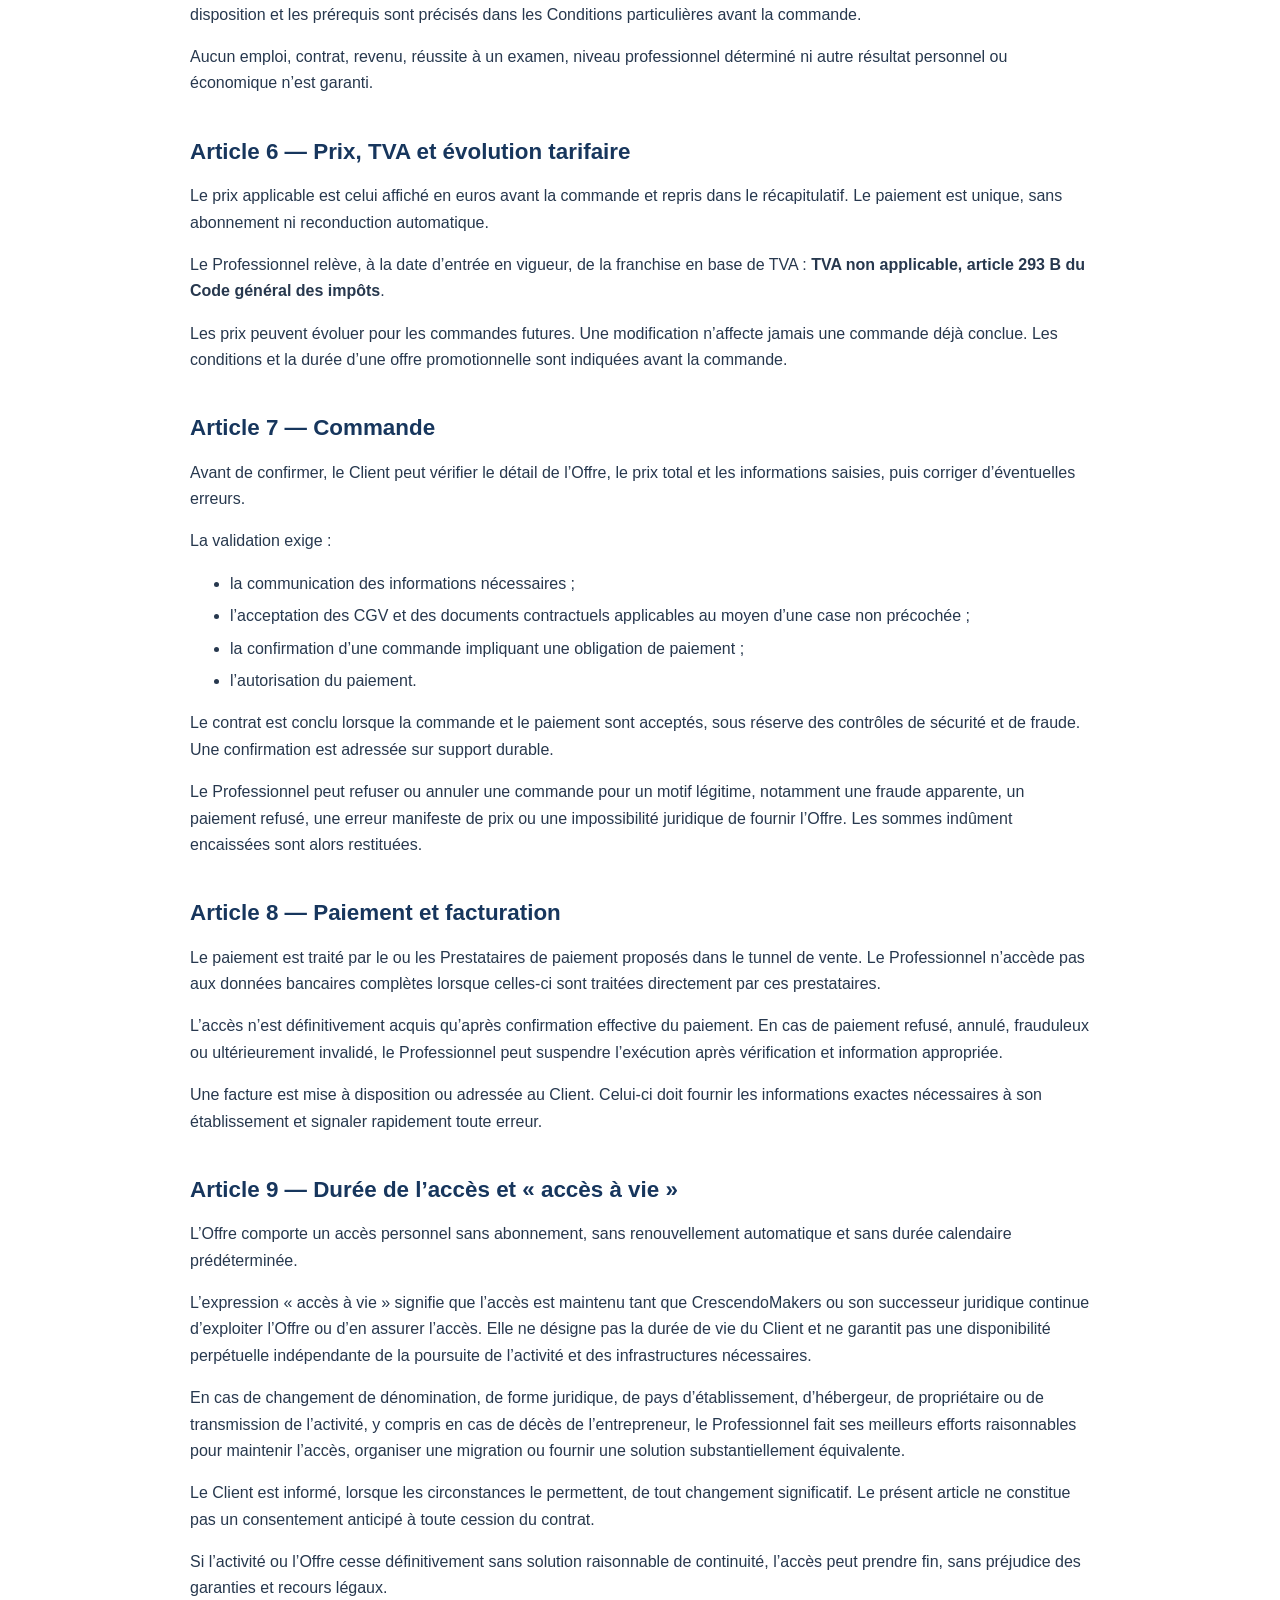
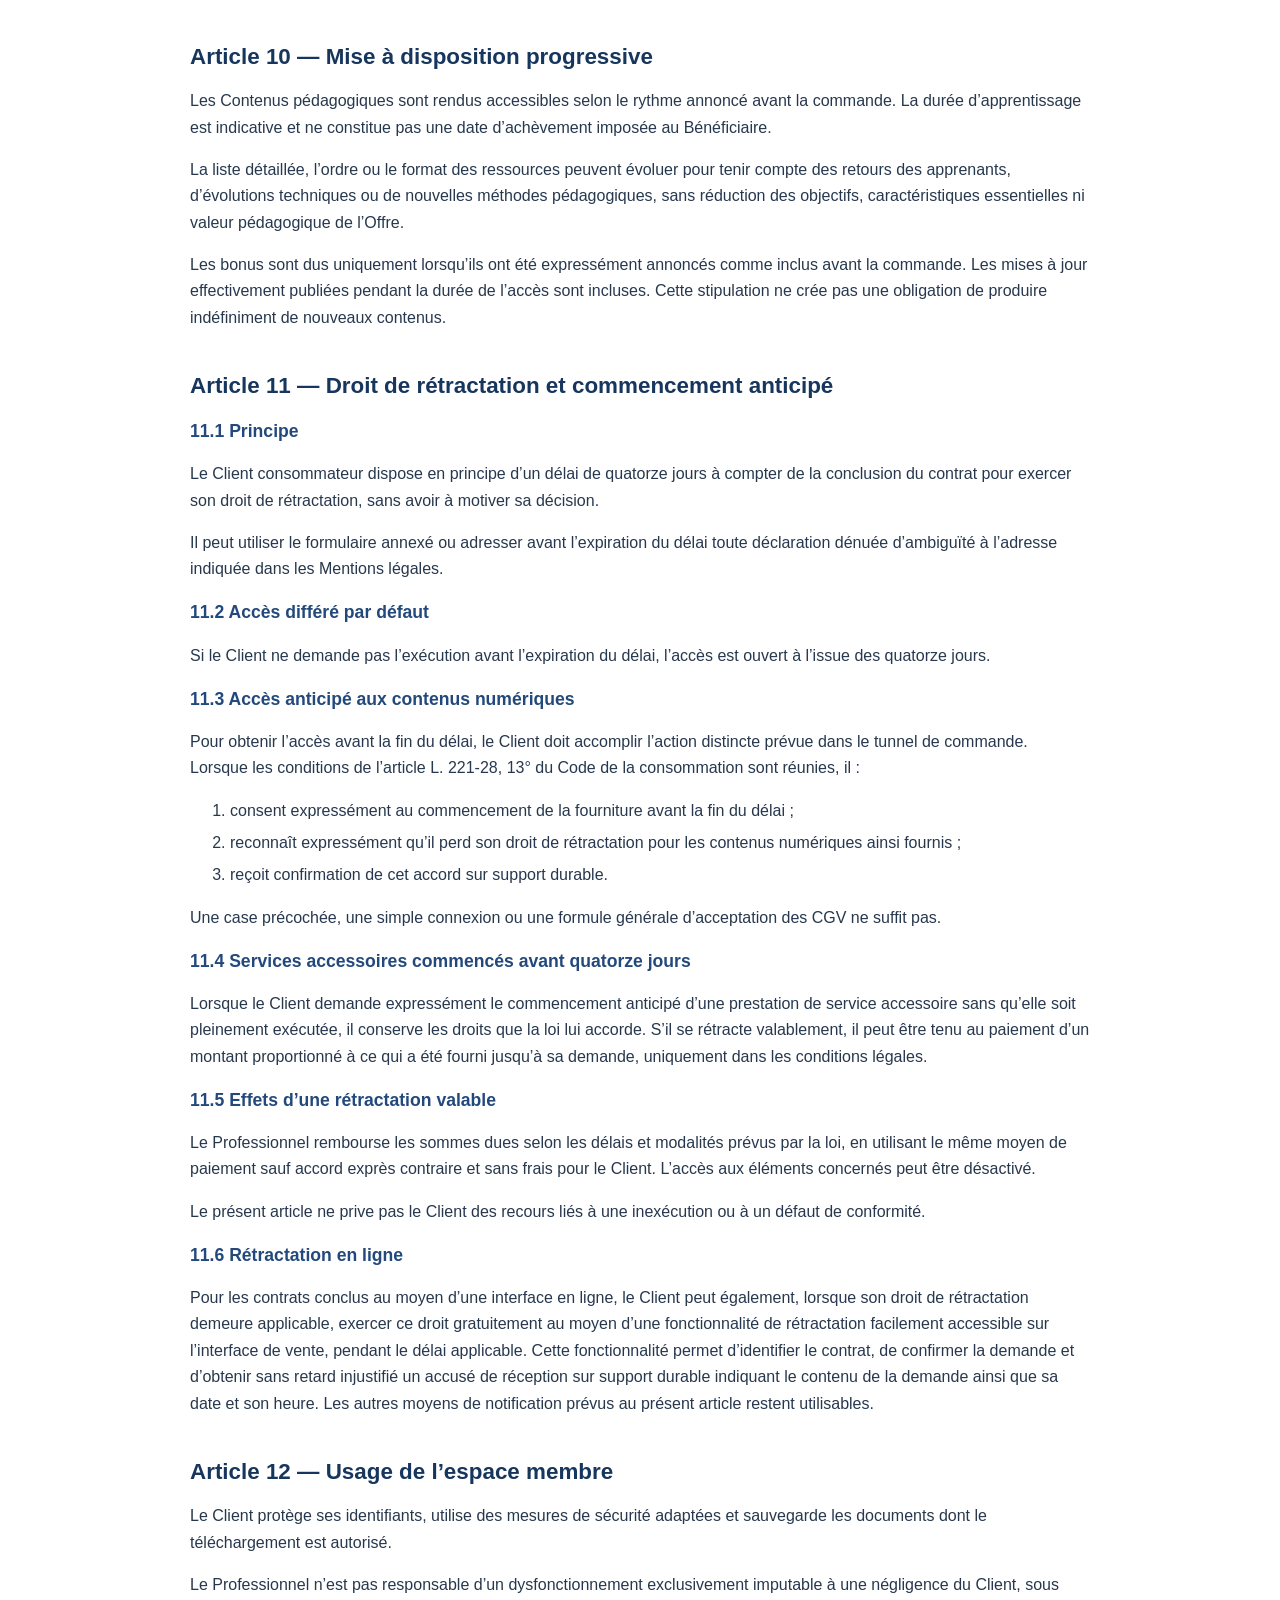
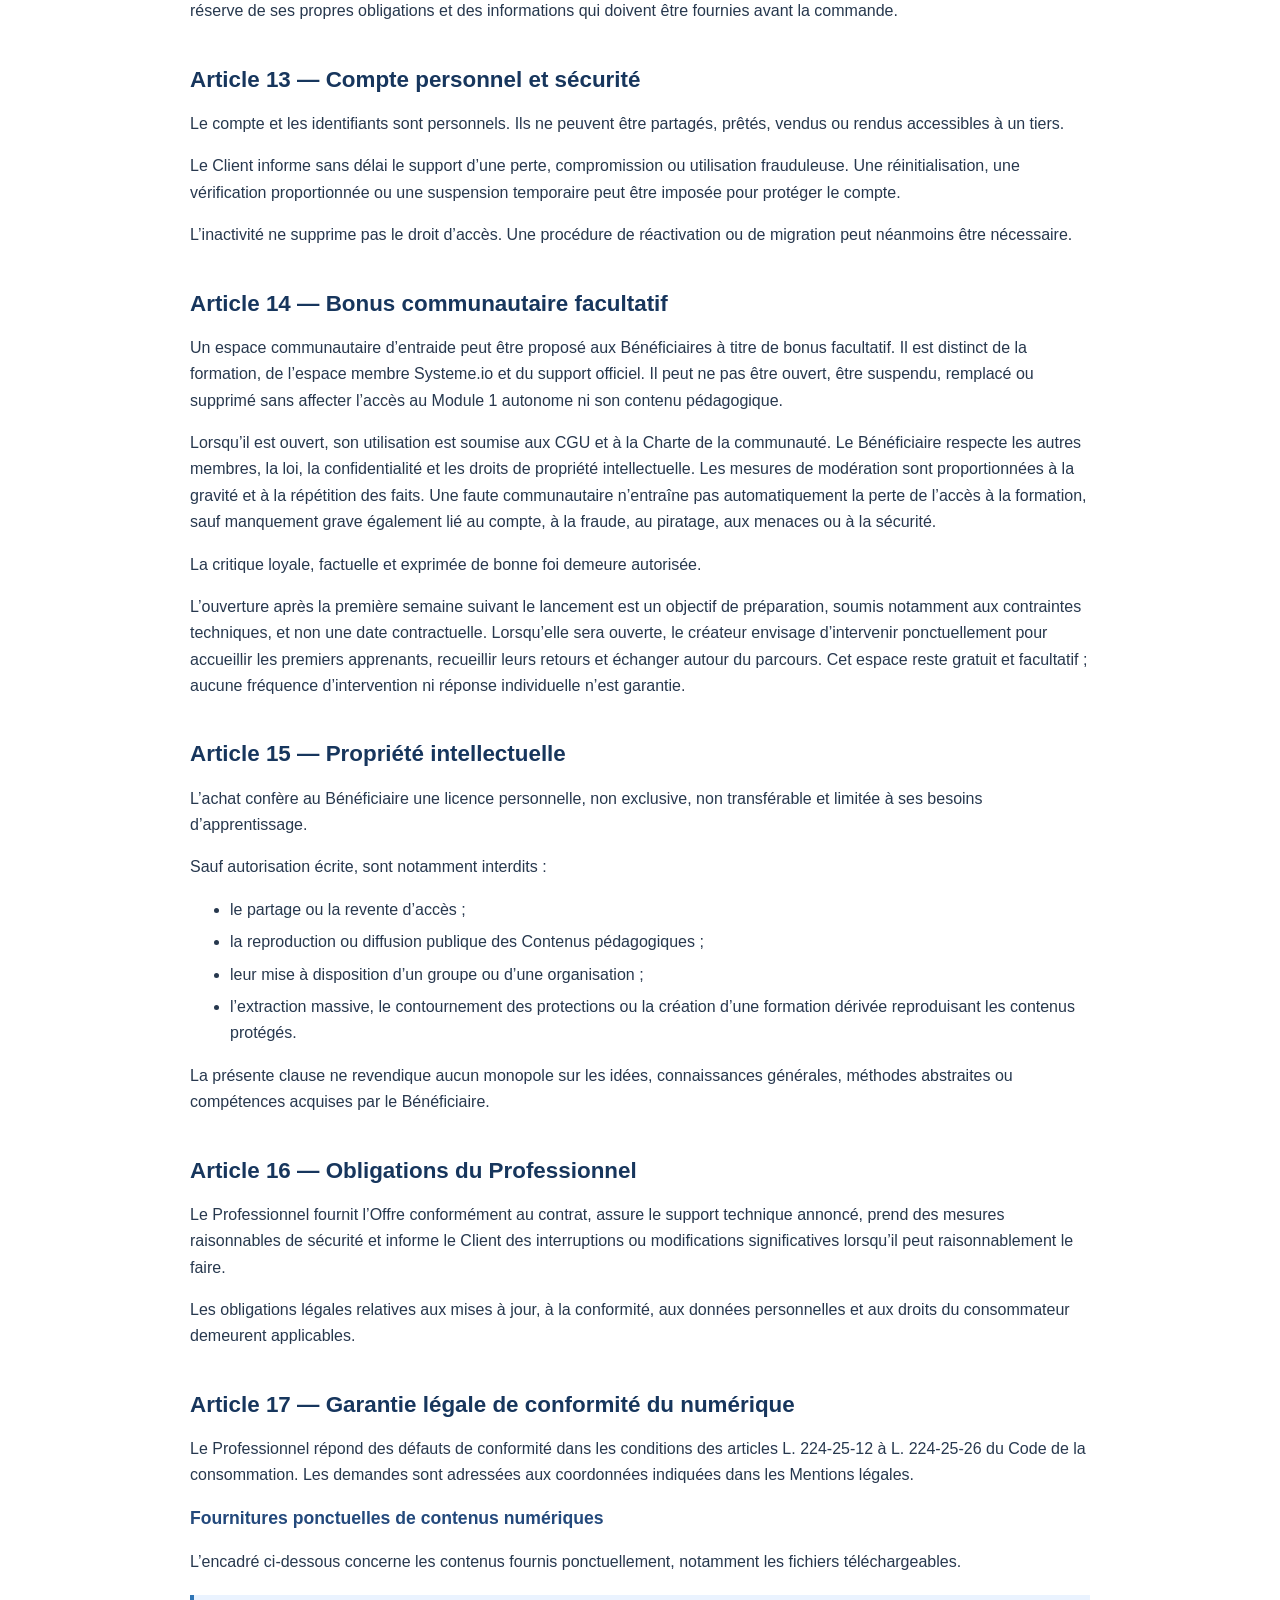
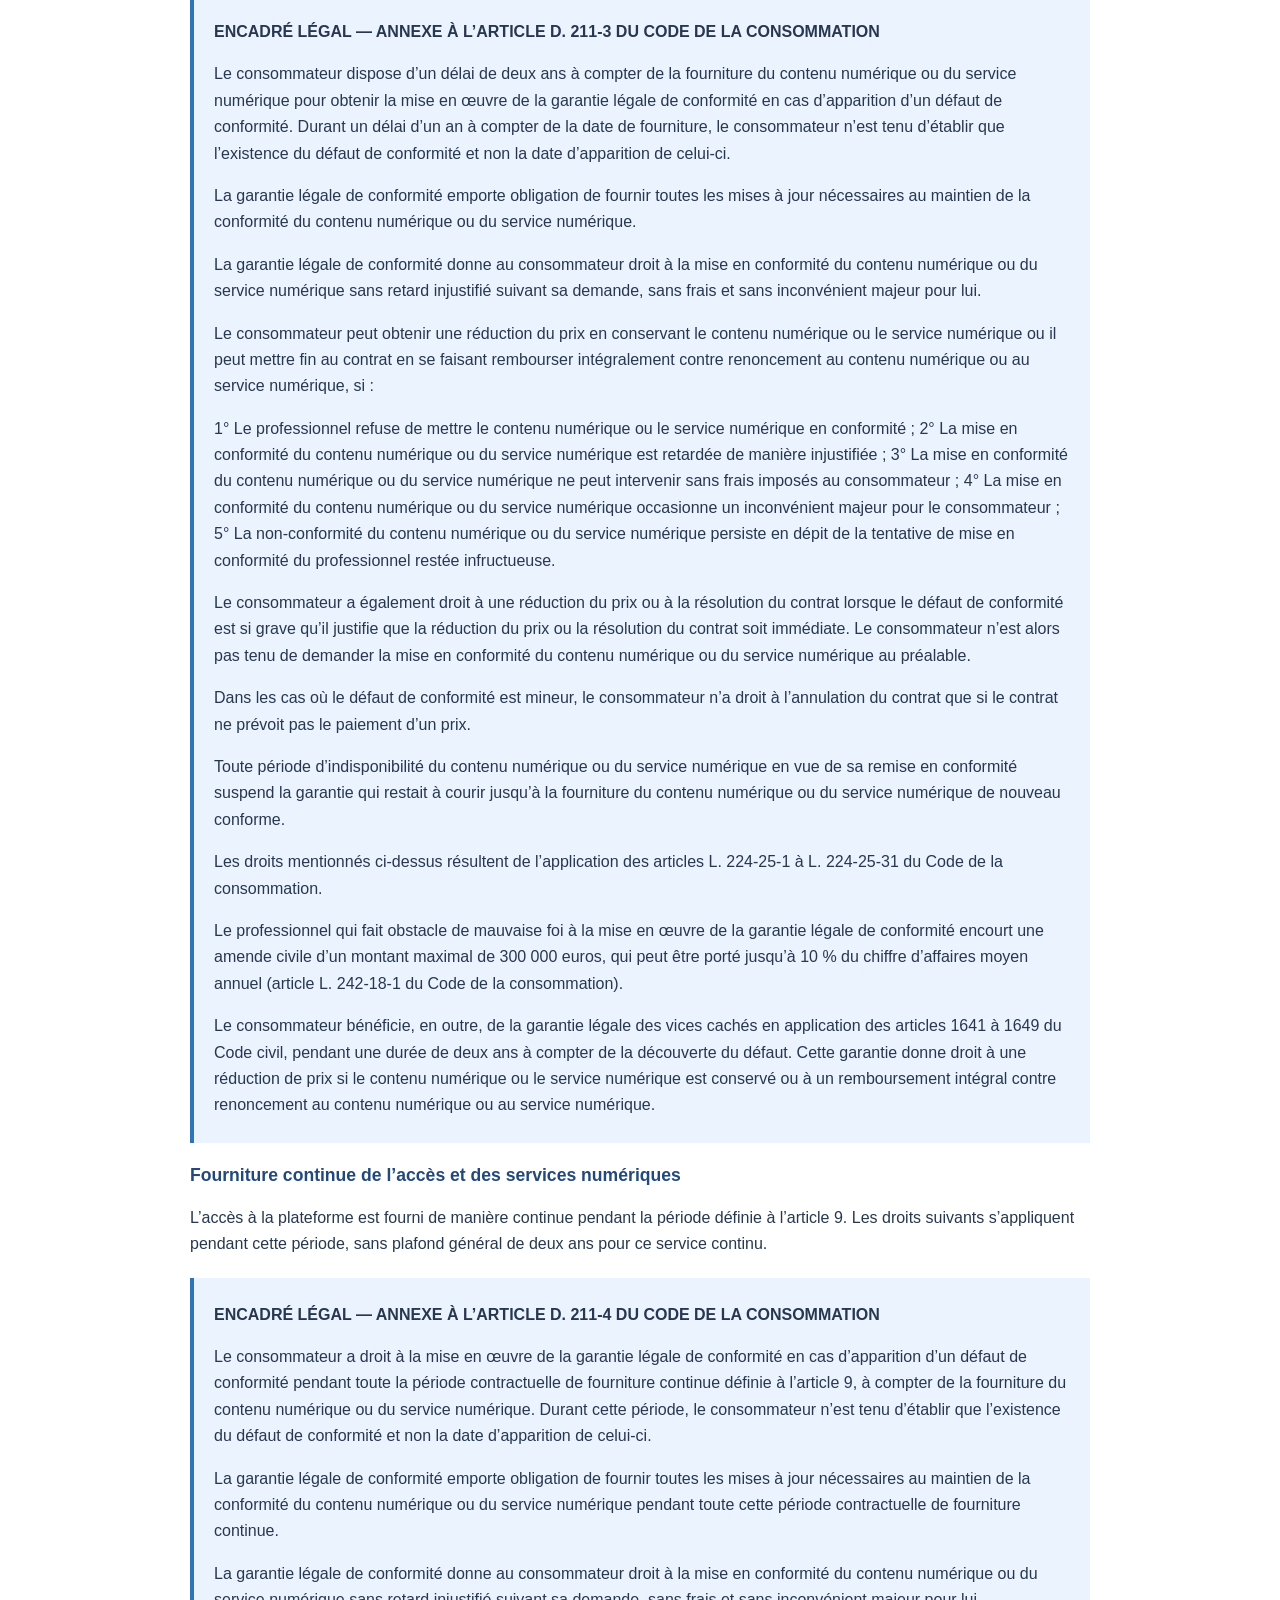
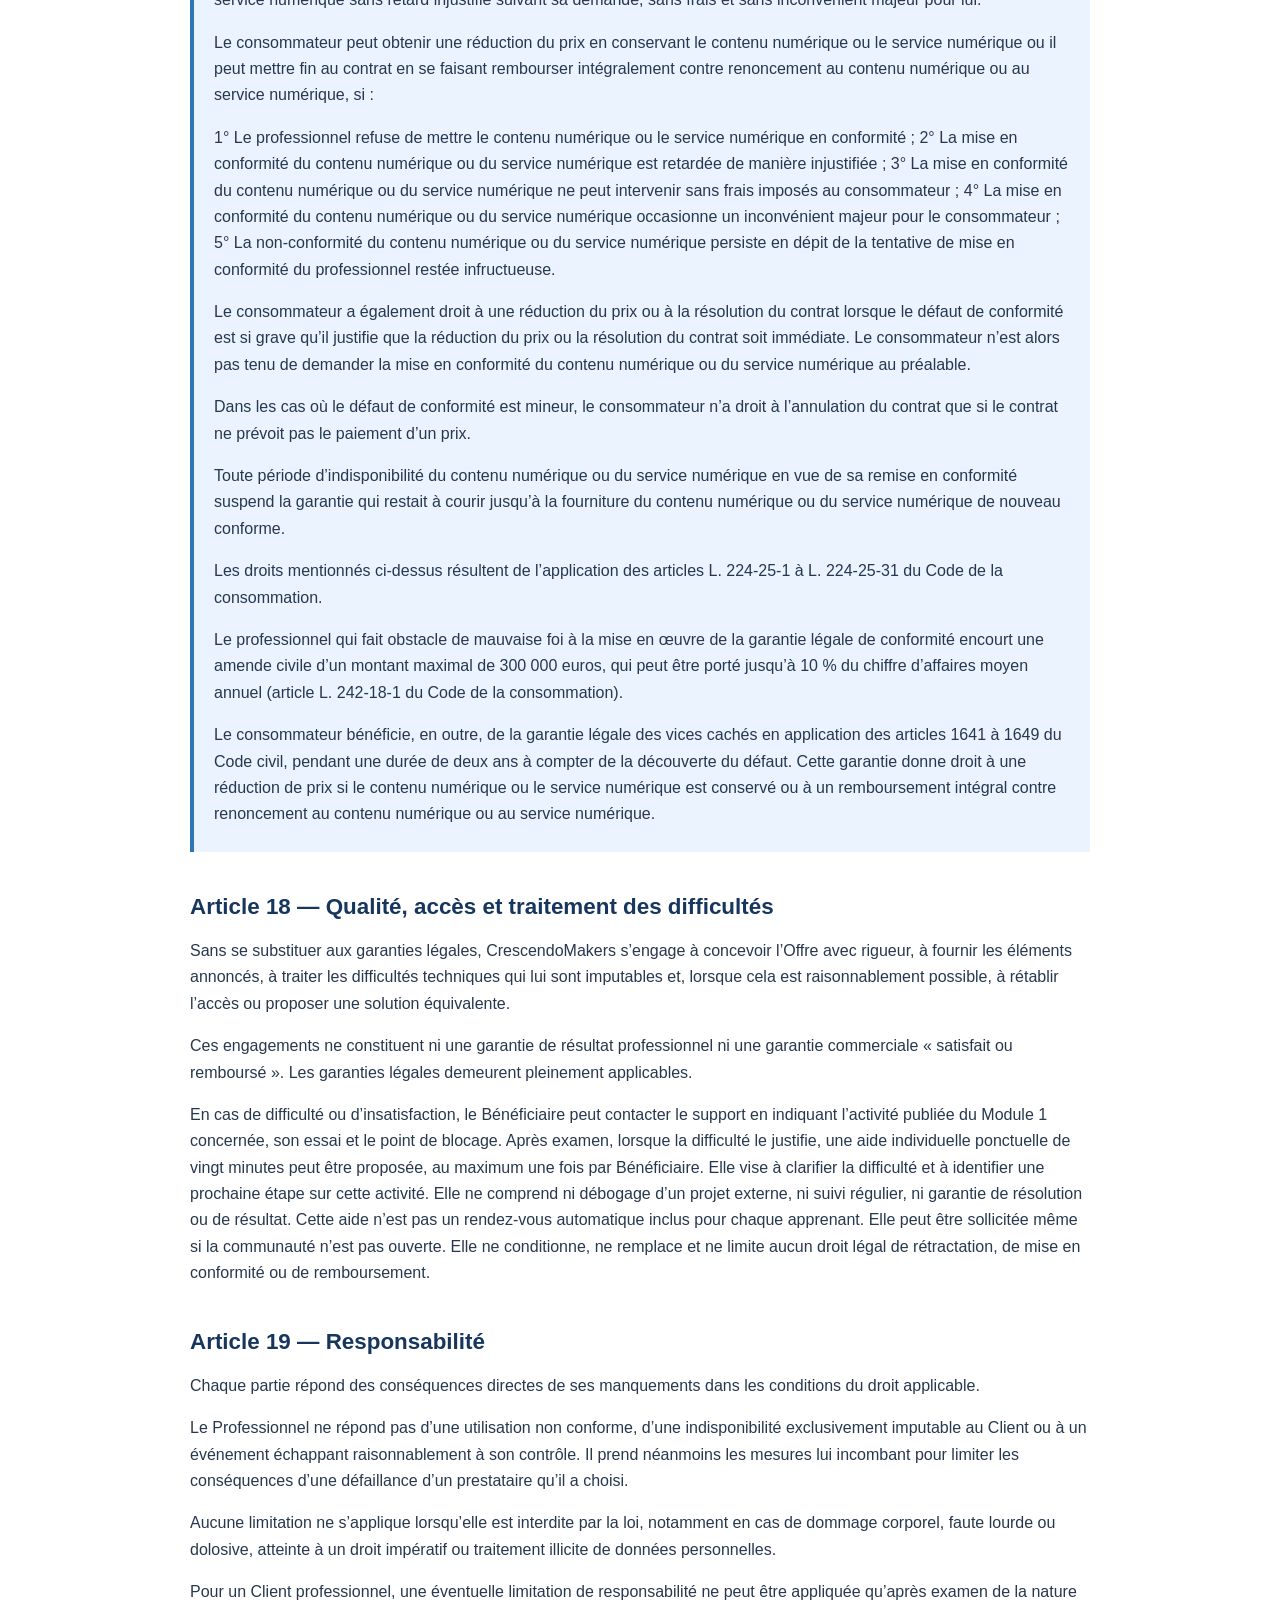
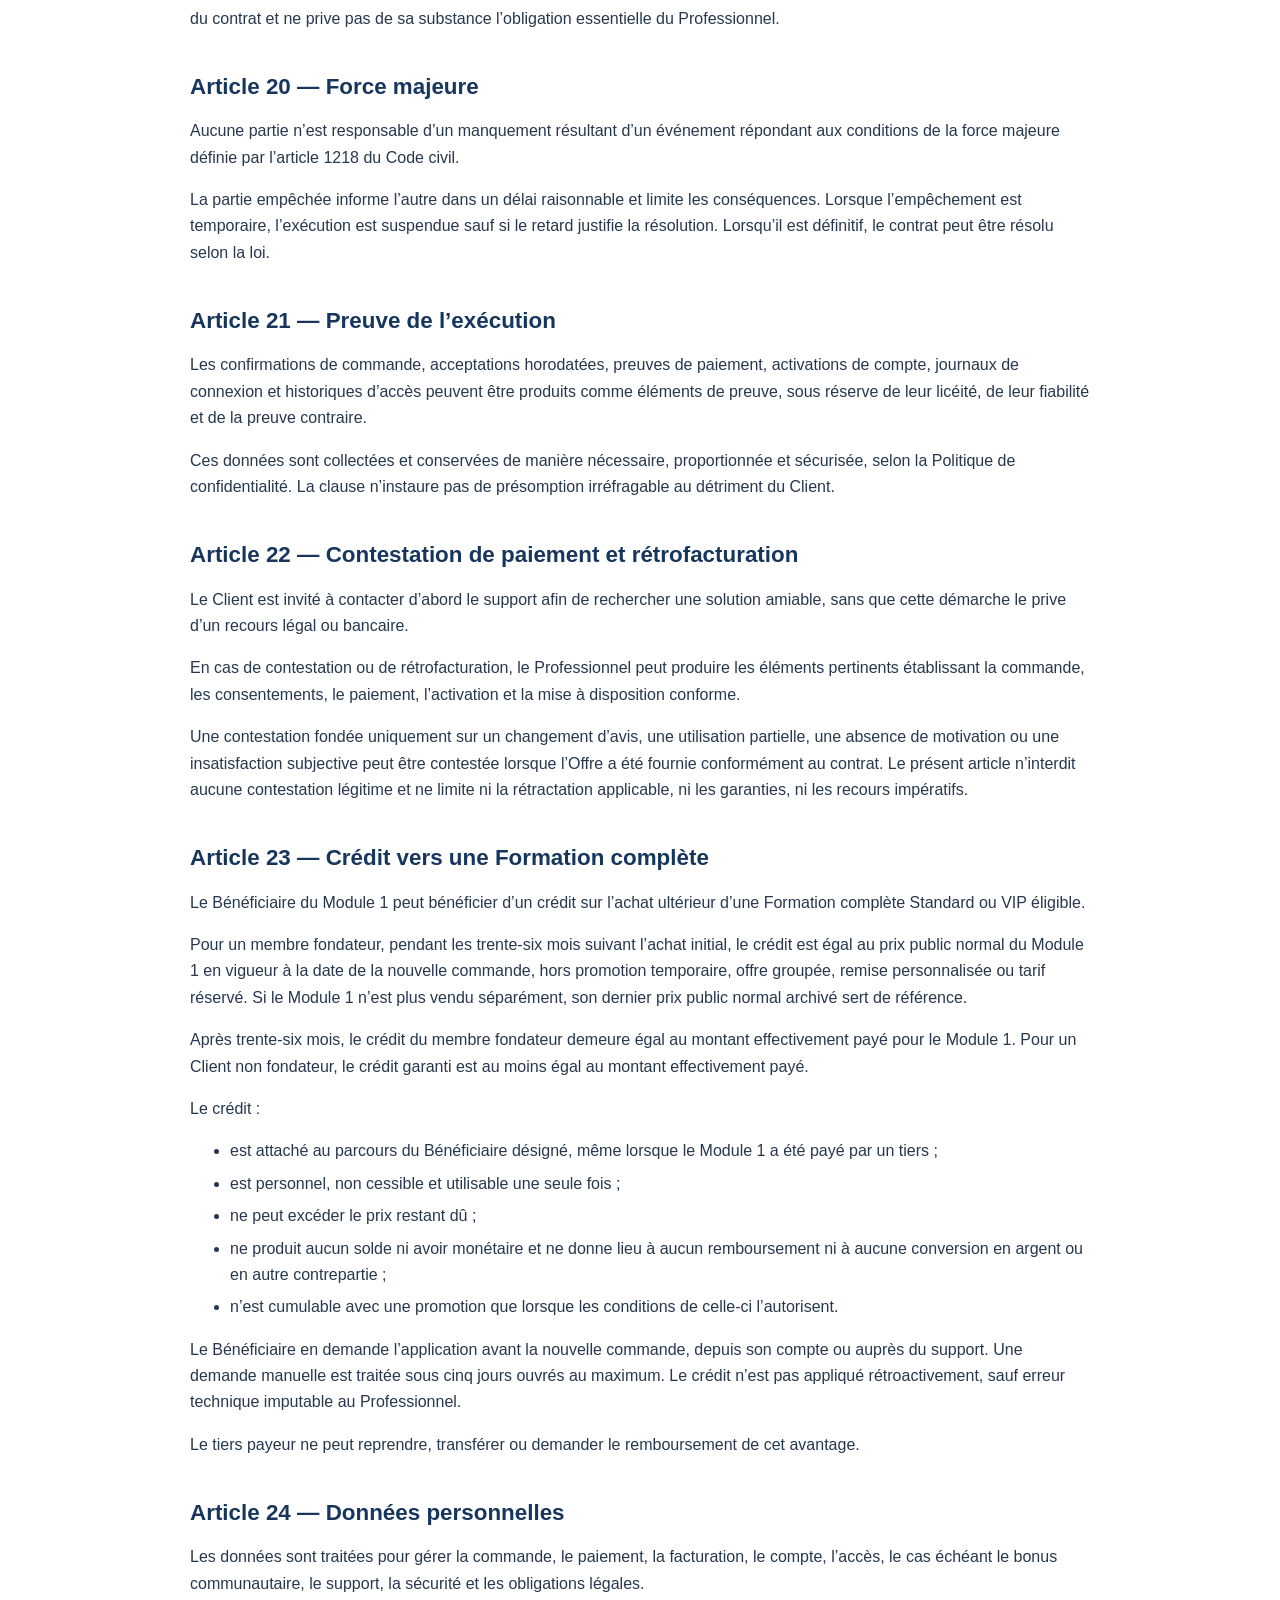
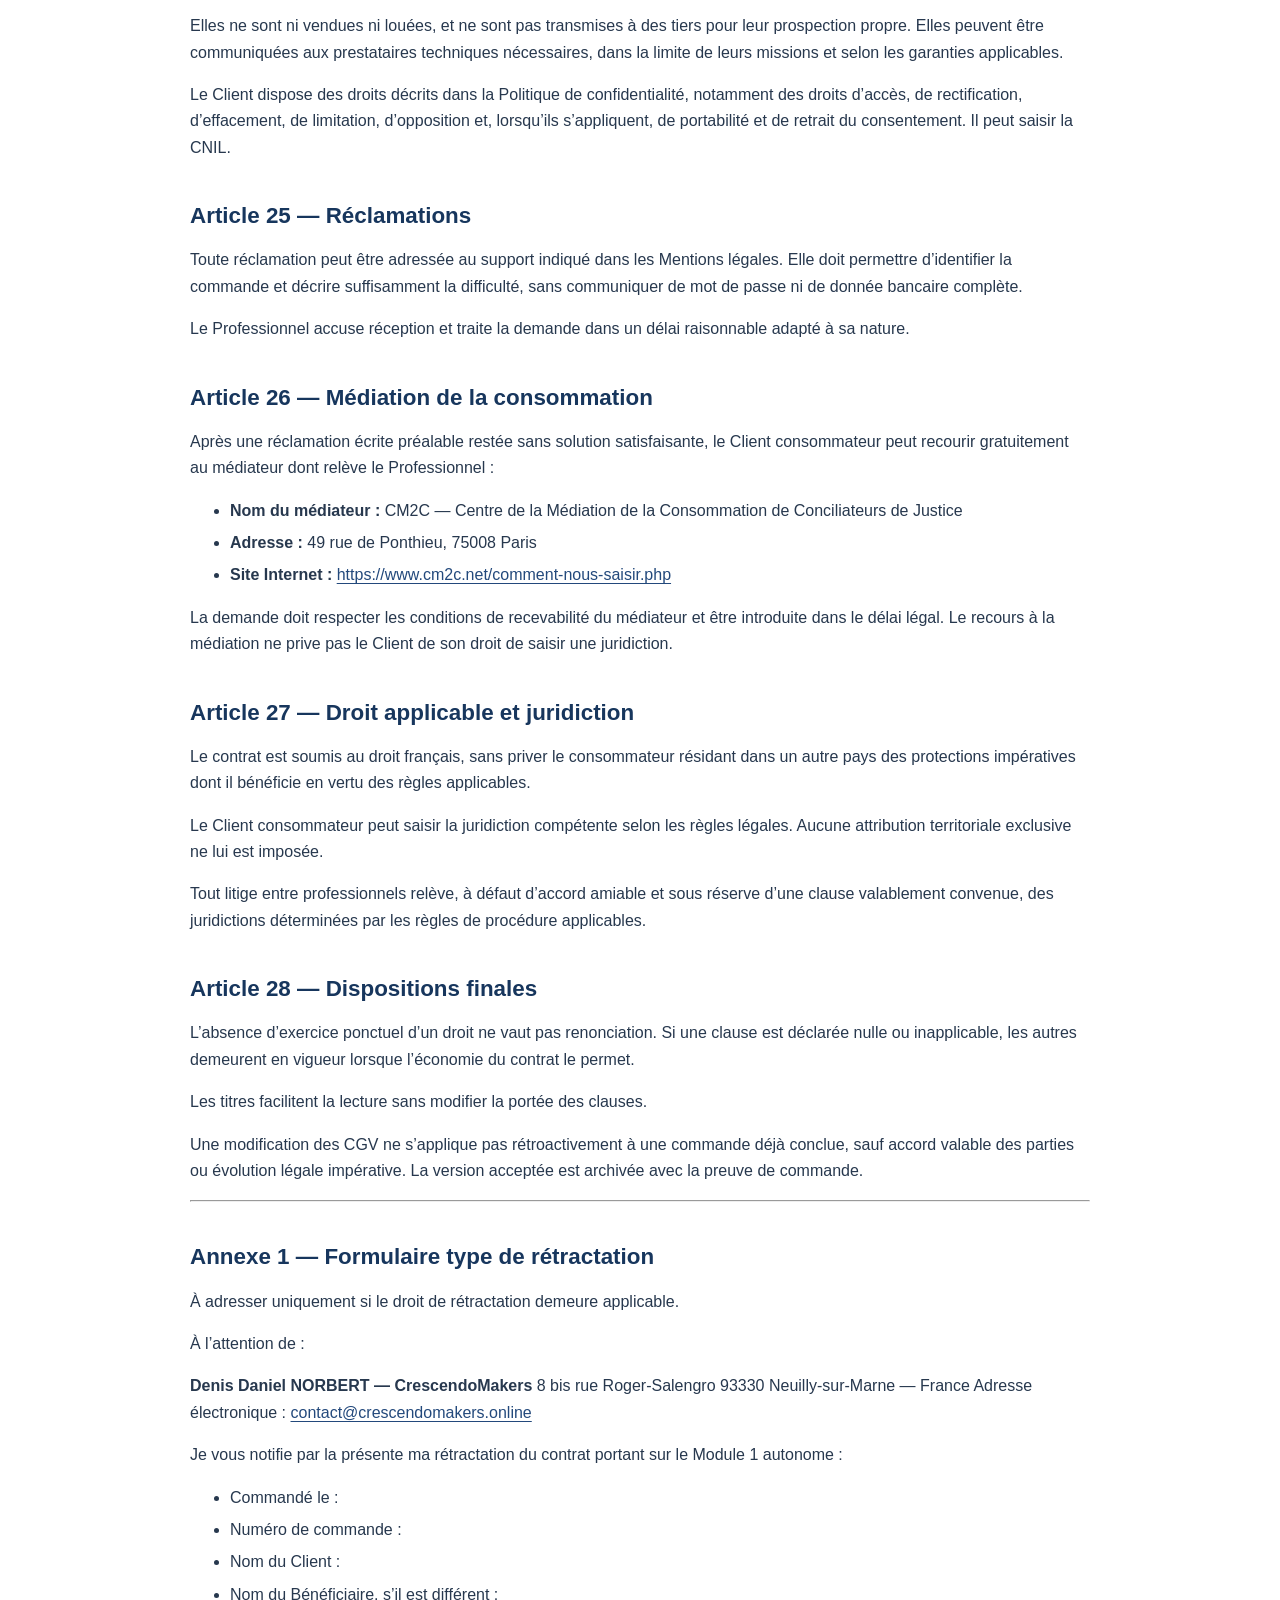
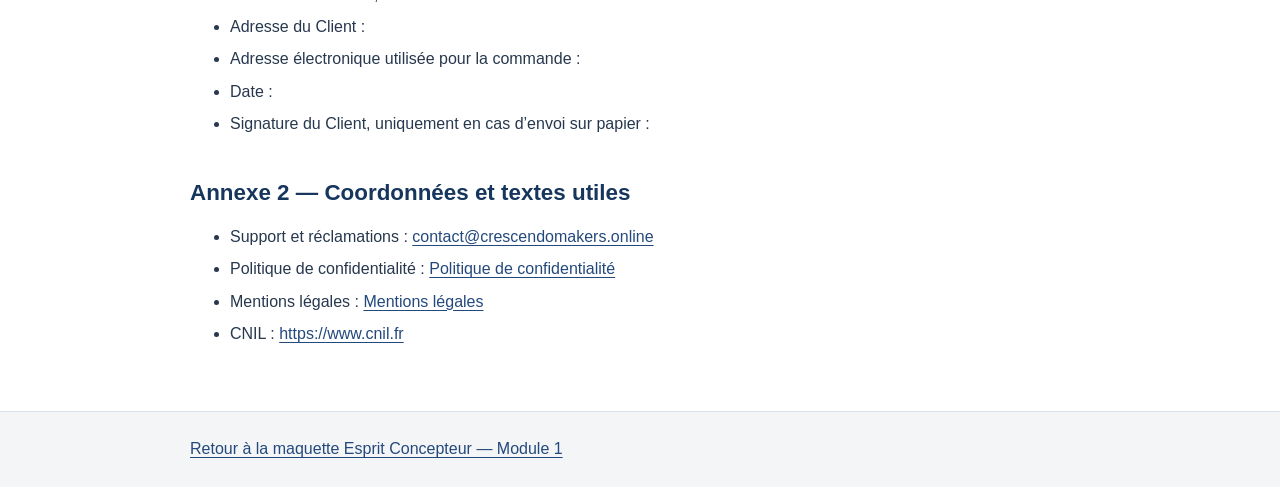
==== commit fb9e33c9: "docs: migrate public contact to crescendomakers.online" ====
--- a/cgv-module-1.html
+++ b/cgv-module-1.html
@@ -534,7 +534,7 @@
 <p><strong>Denis Daniel NORBERT — CrescendoMakers</strong>
 8 bis rue Roger-Salengro
 93330 Neuilly-sur-Marne — France
-Adresse électronique&nbsp;: <a href="mailto:contact@crescendomakers.net">contact@crescendomakers.net</a></p>
+Adresse électronique&nbsp;: <a href="mailto:contact@crescendomakers.online">contact@crescendomakers.online</a></p>
 <p>Je vous notifie par la présente ma rétractation du contrat portant sur le Module 1 autonome&nbsp;:</p>
 <ul>
 <li>Commandé le&nbsp;:</li>
@@ -548,7 +548,7 @@
 </ul>
 <h2 id="annexe-2-coordonnees-et-textes-utiles">Annexe 2 — Coordonnées et textes utiles</h2>
 <ul>
-<li>Support et réclamations&nbsp;: <a href="mailto:contact@crescendomakers.net">contact@crescendomakers.net</a></li>
+<li>Support et réclamations&nbsp;: <a href="mailto:contact@crescendomakers.online">contact@crescendomakers.online</a></li>
 <li>Politique de confidentialité&nbsp;: <a href="https://androidedn.github.io/crescendomakers-esprit-concepteur-preview/confidentialite.html">Politique de confidentialité</a></li>
 <li>Mentions légales&nbsp;: <a href="https://androidedn.github.io/crescendomakers-esprit-concepteur-preview/mentions-legales.html">Mentions légales</a></li>
 <li>CNIL&nbsp;: <a href="https://www.cnil.fr">https://www.cnil.fr</a></li>
